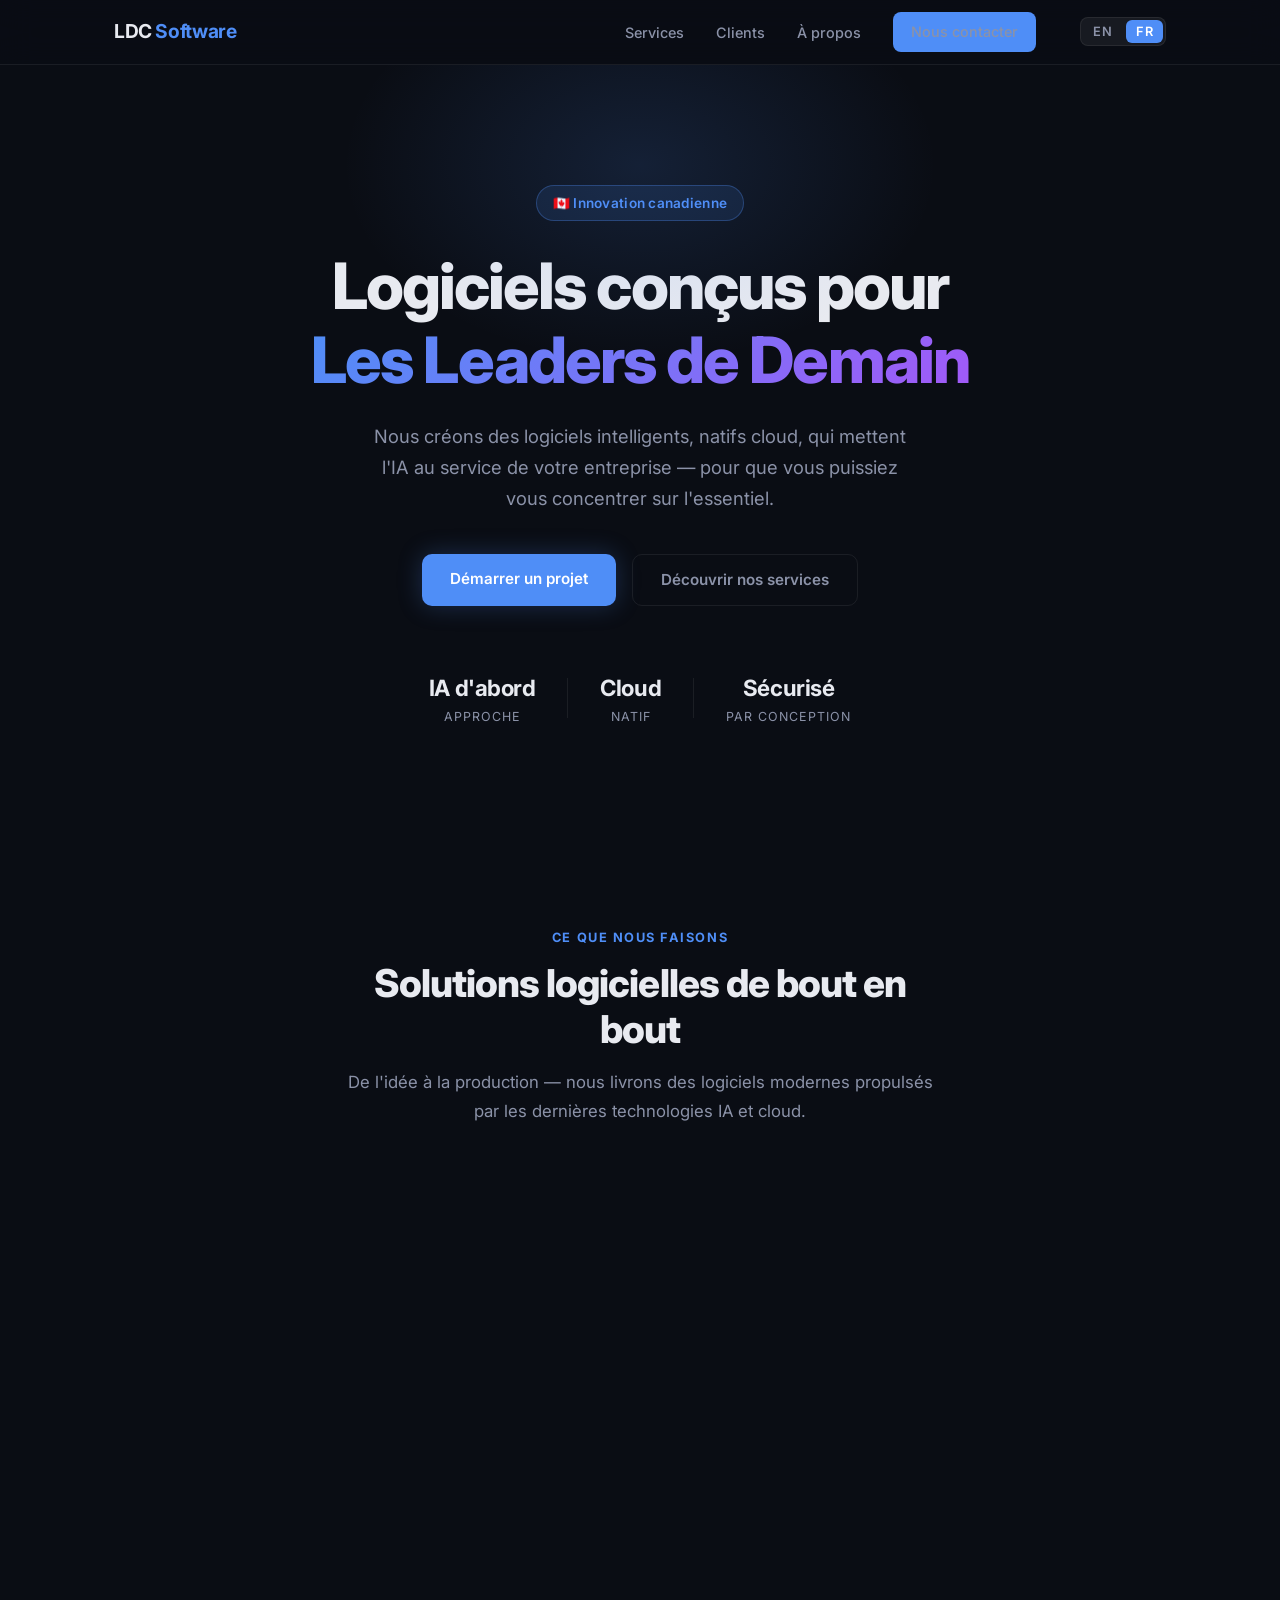
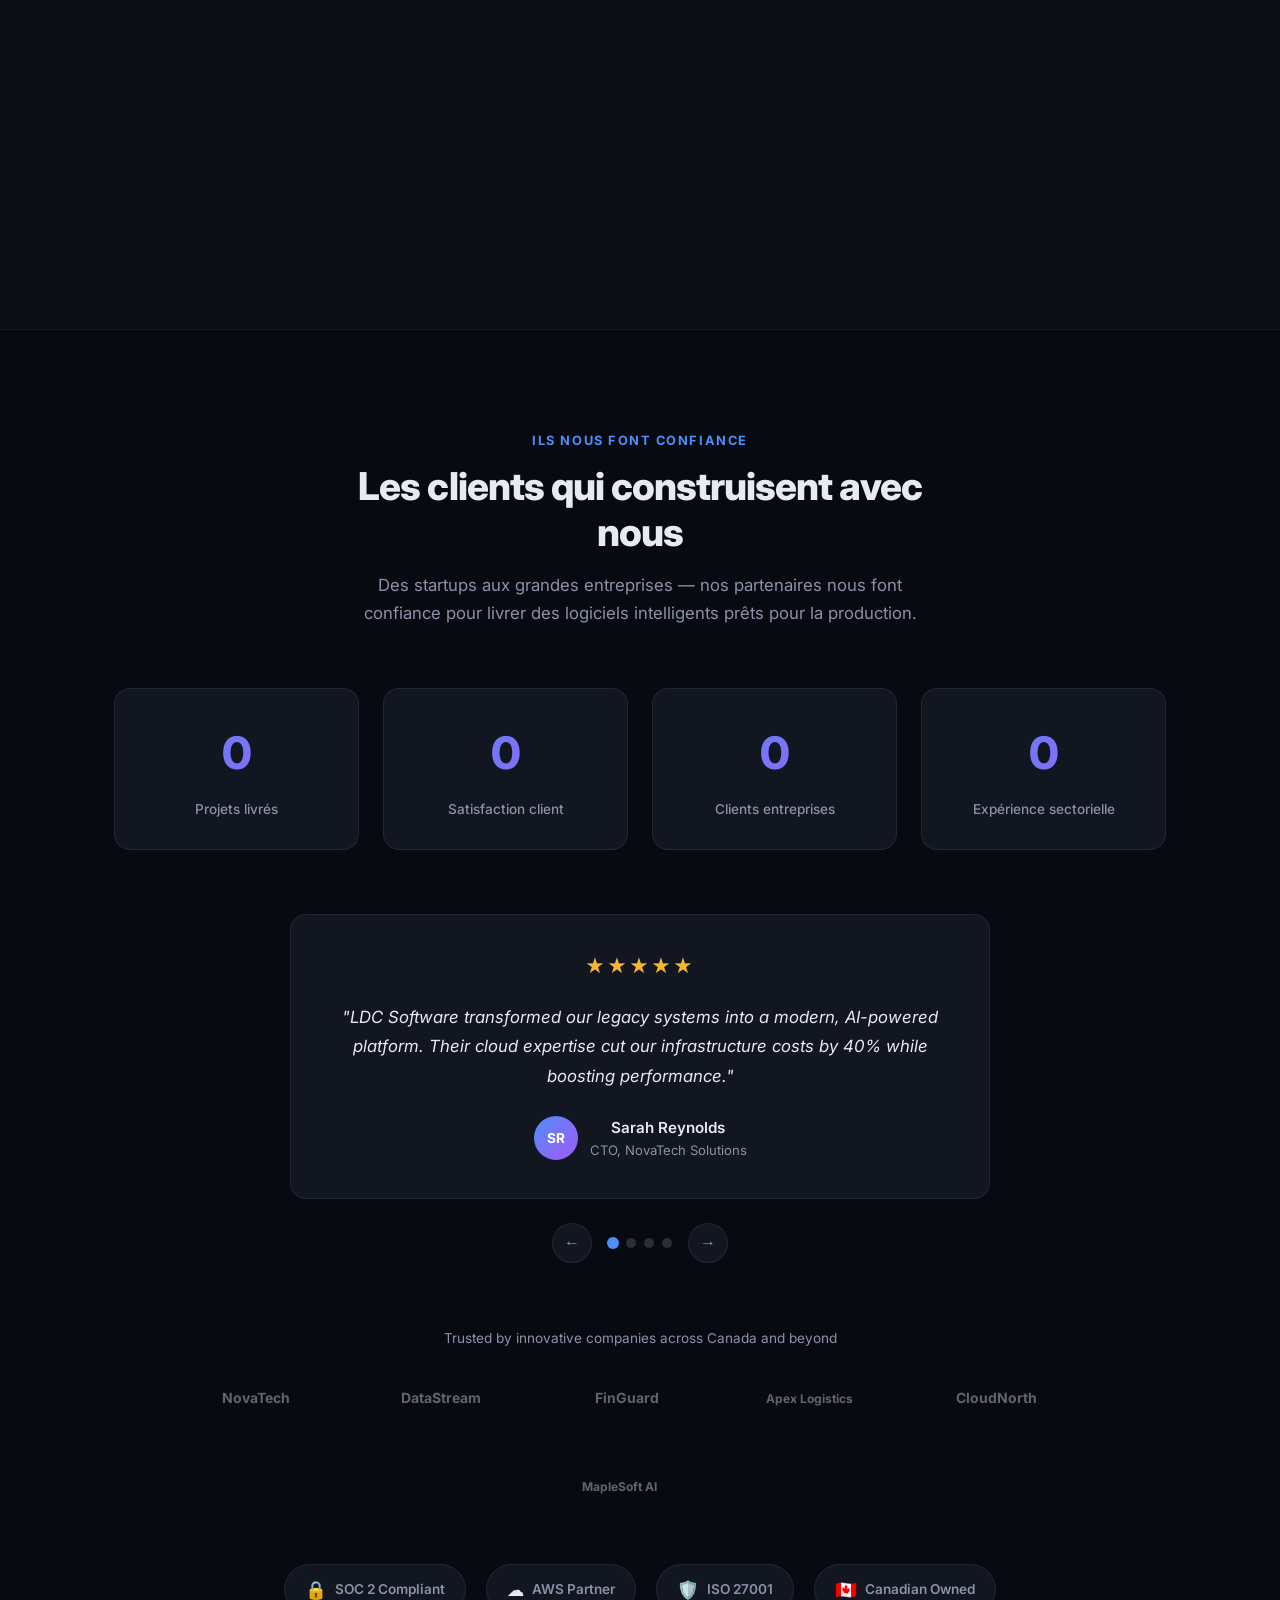
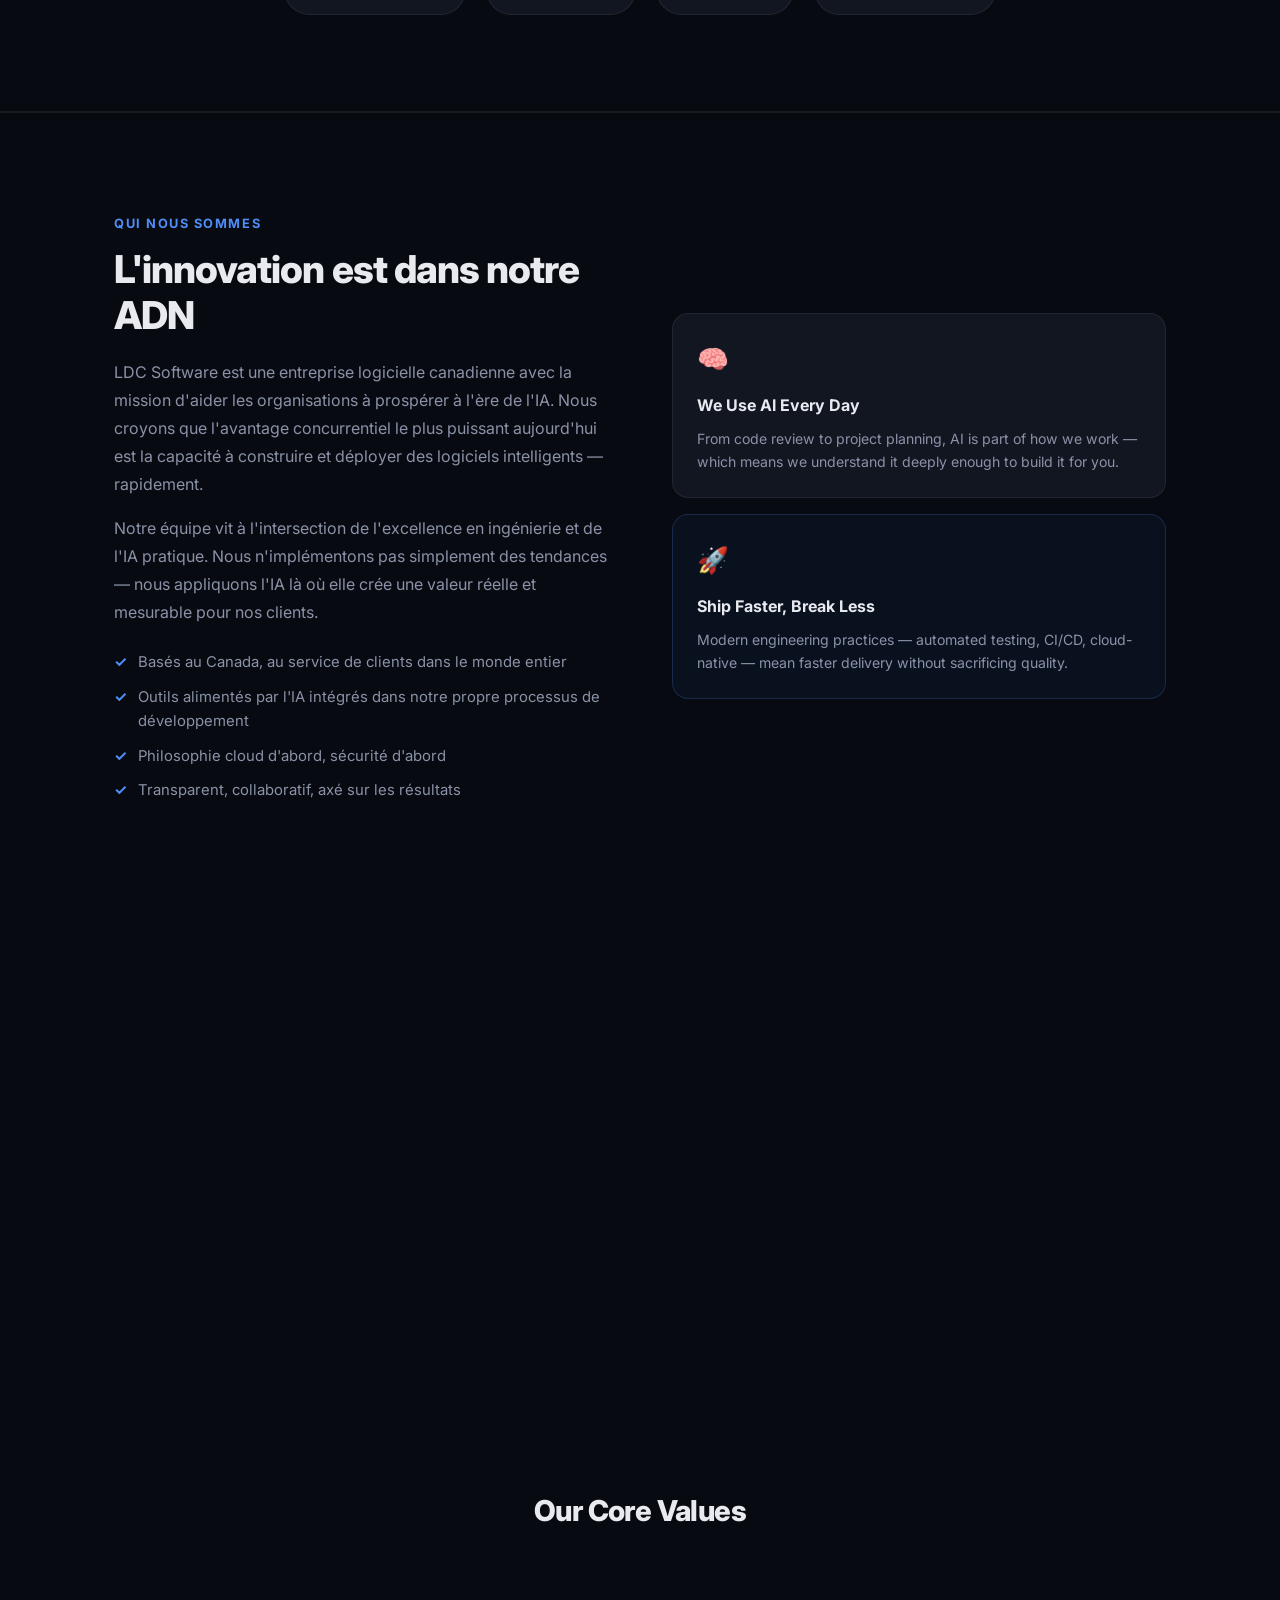
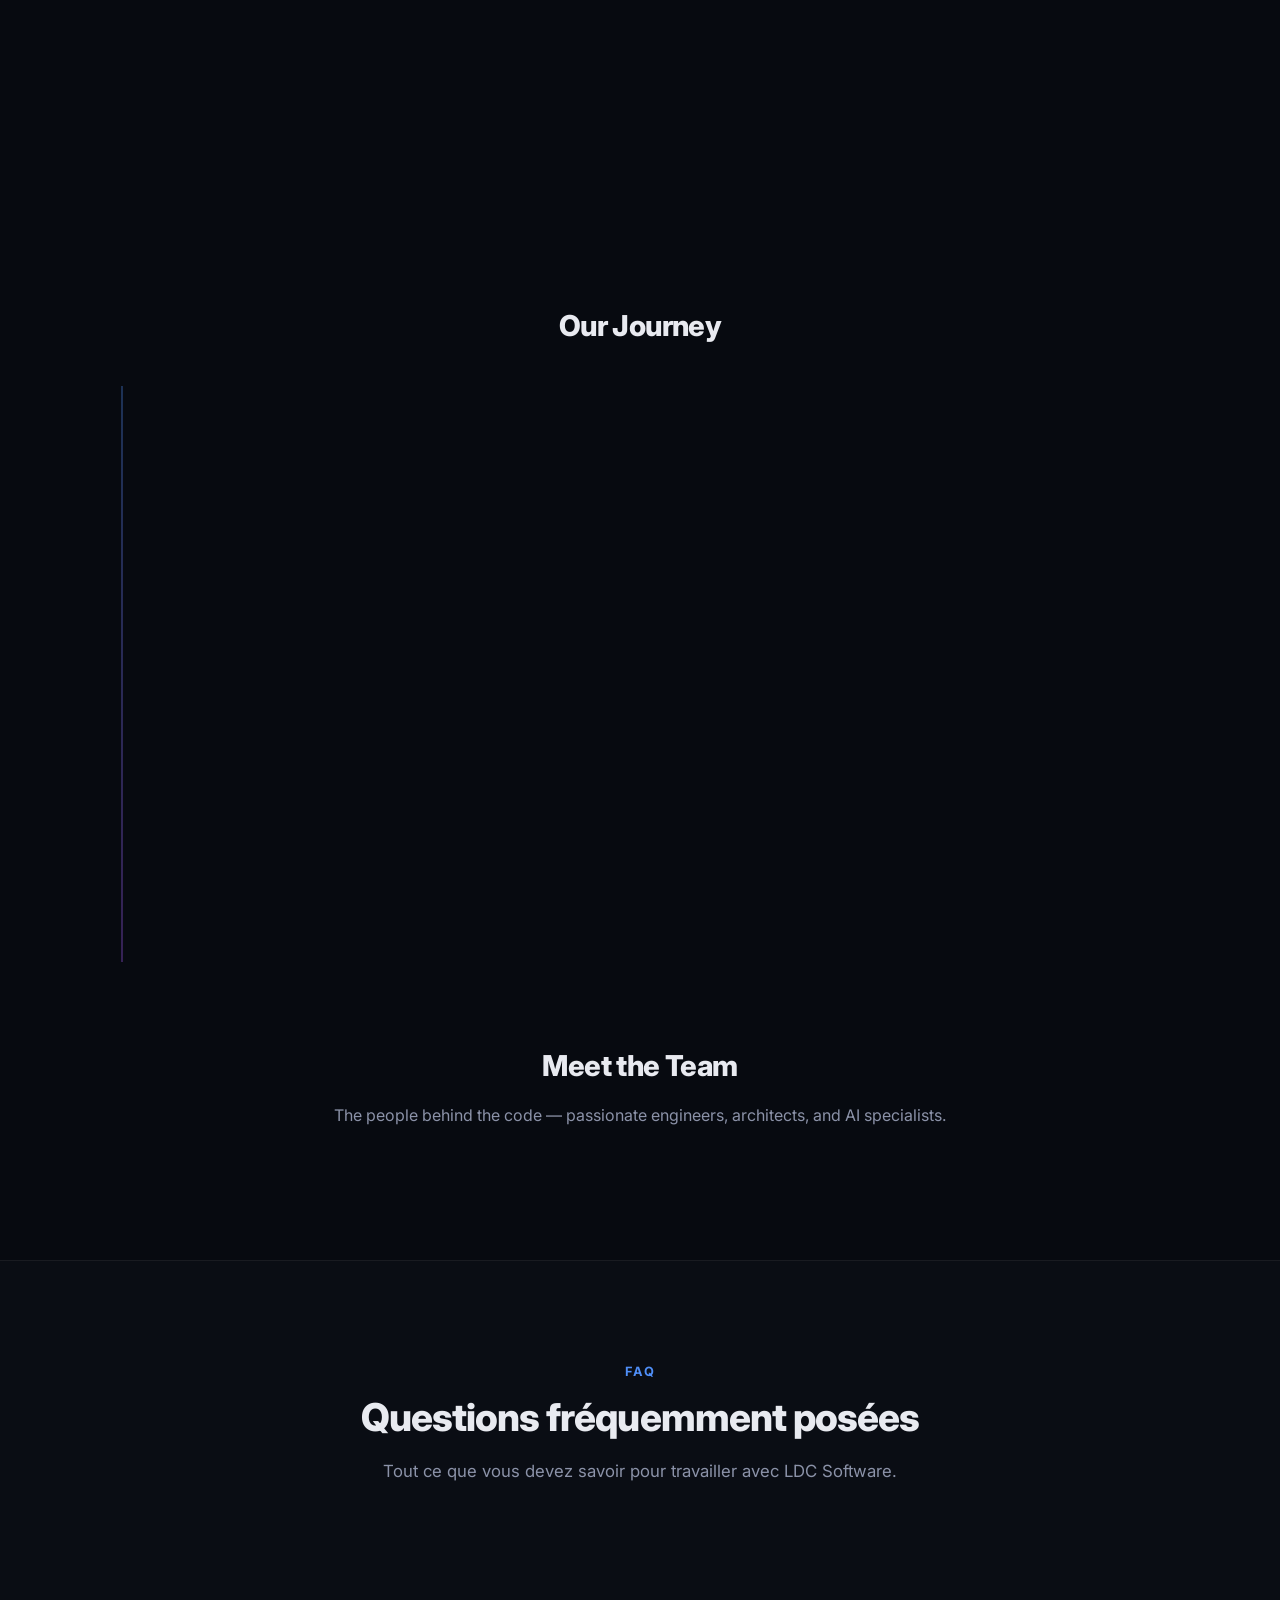
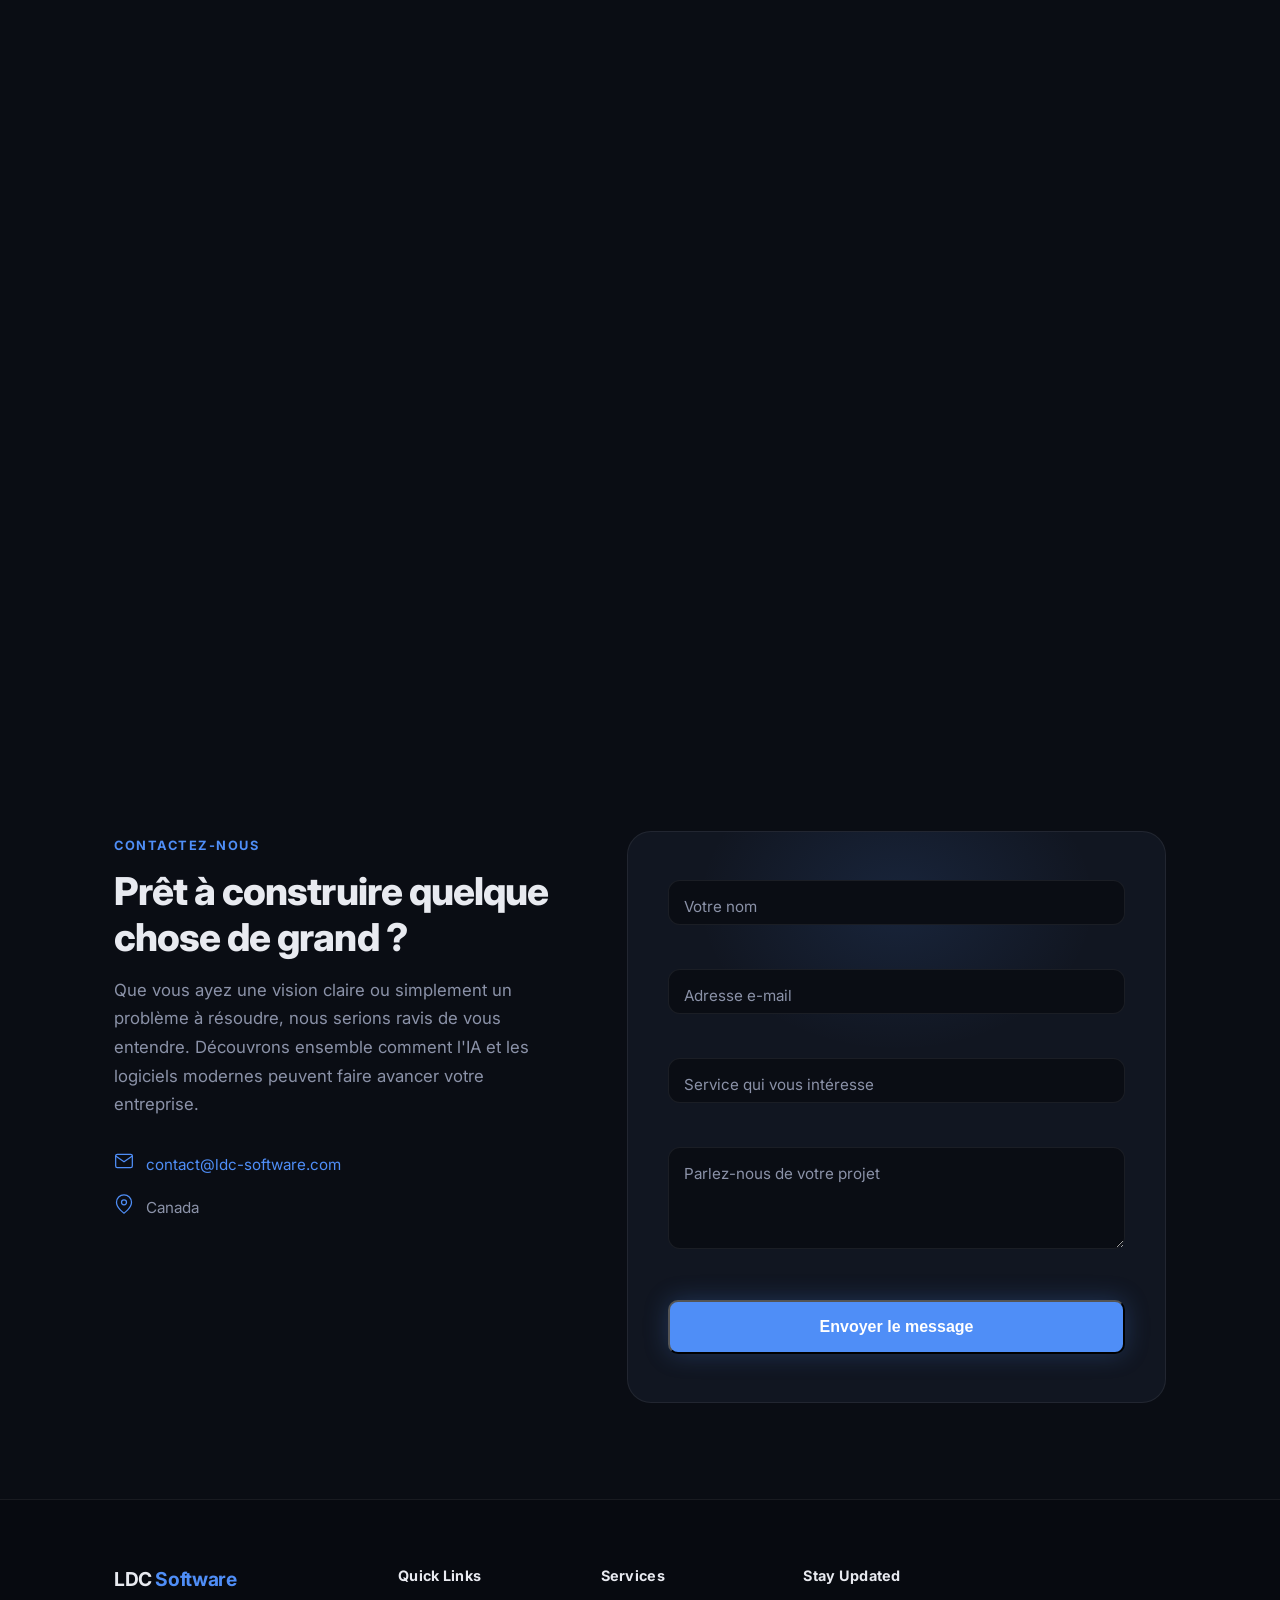
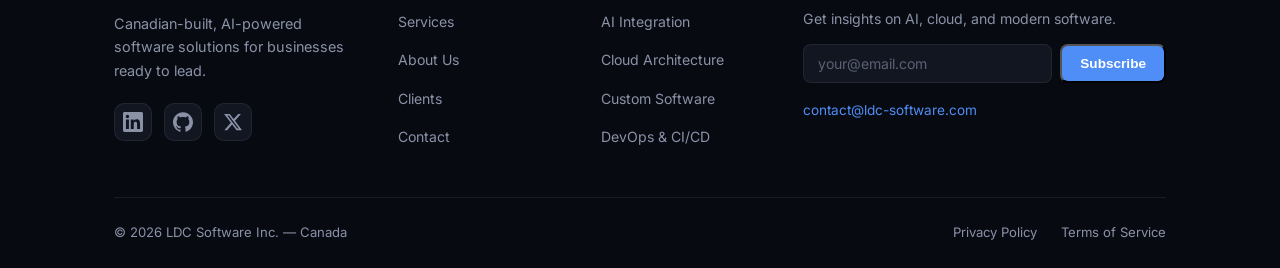
==== fr/index.html @ 2d05d707 "feat: add FAQ section with FAQPage structured data (LDC-35) Add collapsible FAQ accordion with 8 que" ====
<!DOCTYPE html>
<html lang="fr">
<head>
  <meta charset="UTF-8" />
  <meta name="viewport" content="width=device-width, initial-scale=1.0" />
  <meta name="description" content="LDC Software — Solutions logicielles innovantes propulsées par l'IA pour les entreprises canadiennes et au-delà. Cloud natif, sécurisé et construit avec l'IA." />
  <meta name="robots" content="index, follow" />
  <meta name="author" content="LDC Software Inc." />
  <meta name="theme-color" content="#0a0d14" />
  <title>LDC Software | Solutions logicielles innovantes propulsées par l'IA</title>

  <!-- Favicon & Touch Icons -->
  <link rel="icon" href="/favicon.ico" sizes="32x32" />
  <link rel="icon" type="image/svg+xml" href="data:image/svg+xml,%3Csvg xmlns='http://www.w3.org/2000/svg' viewBox='0 0 32 32'%3E%3Crect width='32' height='32' rx='6' fill='%230a0d14'/%3E%3Ctext x='4' y='23' font-family='system-ui,sans-serif' font-size='20' font-weight='800' fill='%234f8ef7'%3ELDC%3C/text%3E%3C/svg%3E" />
  <link rel="apple-touch-icon" href="/apple-touch-icon.png" />

  <!-- Canonical URL -->
  <link rel="canonical" href="https://www.ldc-software.com/fr/" />

  <!-- Hreflang: bilingual EN/FR -->
  <link rel="alternate" hreflang="en" href="https://www.ldc-software.com/" />
  <link rel="alternate" hreflang="fr" href="https://www.ldc-software.com/fr/" />
  <link rel="alternate" hreflang="x-default" href="https://www.ldc-software.com/" />

  <!-- Open Graph -->
  <meta property="og:type" content="website" />
  <meta property="og:title" content="LDC Software | Solutions logicielles innovantes propulsées par l'IA" />
  <meta property="og:description" content="Nous créons des logiciels intelligents, natifs cloud, qui mettent l'IA au service de votre entreprise — pour que vous puissiez vous concentrer sur l'essentiel." />
  <meta property="og:url" content="https://www.ldc-software.com/fr/" />
  <meta property="og:site_name" content="LDC Software" />
  <meta property="og:locale" content="fr_CA" />
  <meta property="og:image" content="https://www.ldc-software.com/og-image.png" />
  <meta property="og:image:width" content="1200" />
  <meta property="og:image:height" content="630" />
  <meta property="og:image:alt" content="LDC Software — AI-powered software solutions" />

  <!-- Twitter Card -->
  <meta name="twitter:card" content="summary_large_image" />
  <meta name="twitter:title" content="LDC Software | Solutions logicielles innovantes propulsées par l'IA" />
  <meta name="twitter:description" content="Nous créons des logiciels intelligents, natifs cloud, qui mettent l'IA au service de votre entreprise." />
  <meta name="twitter:image" content="https://www.ldc-software.com/og-image.png" />
  <meta name="twitter:image:alt" content="LDC Software — AI-powered software solutions" />
  <!-- Preconnect & Font Loading -->
  <link rel="preconnect" href="https://fonts.googleapis.com" />
  <link rel="preconnect" href="https://fonts.gstatic.com" crossorigin />
  <link rel="preload" href="https://fonts.googleapis.com/css2?family=Inter:wght@300;400;500;600;700;800&display=swap" as="style" />
  <link href="https://fonts.googleapis.com/css2?family=Inter:wght@300;400;500;600;700;800&display=swap" rel="stylesheet" />

  <!-- Preload critical JS -->
  <link rel="preload" href="main.js?v=3" as="script" />

  <!-- JSON-LD Structured Data -->
  <script type="application/ld+json">
  {
    "@context": "https://schema.org",
    "@type": "Organization",
    "@id": "https://www.ldc-software.com/#organization",
    "name": "LDC Software Inc.",
    "url": "https://www.ldc-software.com",
    "logo": "https://www.ldc-software.com/logo.png",
    "description": "Canadian software company delivering innovative AI-powered, cloud-native software solutions for businesses.",
    "foundingDate": "2021",
    "foundingLocation": {
      "@type": "Place",
      "name": "Canada"
    },
    "contactPoint": {
      "@type": "ContactPoint",
      "email": "contact@ldc-software.com",
      "contactType": "customer service",
      "availableLanguage": ["English", "French"]
    },
    "sameAs": [],
    "areaServed": {
      "@type": "Country",
      "name": "Canada"
    },
    "knowsAbout": [
      "Artificial Intelligence",
      "Cloud Architecture",
      "Custom Software Development",
      "DevOps",
      "Data Analytics",
      "Cybersecurity"
    ]
  }
  </script>
  <script type="application/ld+json">
  {
    "@context": "https://schema.org",
    "@type": "WebSite",
    "name": "LDC Software",
    "url": "https://www.ldc-software.com",
    "description": "Innovative AI-powered software solutions for Canadian businesses and beyond.",
    "inLanguage": ["en", "fr"],
    "publisher": {
      "@type": "Organization",
      "name": "LDC Software Inc."
    }
  }
  </script>
  <script type="application/ld+json">
  {
    "@context": "https://schema.org",
    "@type": "ProfessionalService",
    "@id": "https://www.ldc-software.com/#professional-service",
    "name": "LDC Software Inc.",
    "url": "https://www.ldc-software.com",
    "logo": "https://www.ldc-software.com/logo.png",
    "image": "https://www.ldc-software.com/og-image.png",
    "description": "Canadian software company delivering innovative AI-powered, cloud-native software solutions for businesses.",
    "telephone": "",
    "email": "contact@ldc-software.com",
    "foundingDate": "2021",
    "areaServed": {
      "@type": "Country",
      "name": "Canada"
    },
    "hasOfferCatalog": {
      "@type": "OfferCatalog",
      "name": "Software Services",
      "itemListElement": [
        {
          "@type": "Service",
          "name": "AI Integration",
          "description": "Embed intelligent automation, natural language processing, and predictive analytics directly into your products and workflows.",
          "serviceType": "AI Integration",
          "provider": { "@id": "https://www.ldc-software.com/#organization" },
          "url": "https://www.ldc-software.com/#services"
        },
        {
          "@type": "Service",
          "name": "Cloud Architecture",
          "description": "Scalable, resilient, cost-efficient cloud infrastructure designed to grow with your business — on AWS, GCP, or Azure.",
          "serviceType": "Cloud Architecture",
          "provider": { "@id": "https://www.ldc-software.com/#organization" },
          "url": "https://www.ldc-software.com/#services"
        },
        {
          "@type": "Service",
          "name": "Secure by Design",
          "description": "Security is never an afterthought. We build with compliance, encryption, and zero-trust principles from day one.",
          "serviceType": "Cybersecurity Consulting",
          "provider": { "@id": "https://www.ldc-software.com/#organization" },
          "url": "https://www.ldc-software.com/#services"
        },
        {
          "@type": "Service",
          "name": "Custom Software Development",
          "description": "Bespoke applications tailored to your exact needs — web, mobile, APIs, and enterprise platforms.",
          "serviceType": "Custom Software Development",
          "provider": { "@id": "https://www.ldc-software.com/#organization" },
          "url": "https://www.ldc-software.com/#services"
        },
        {
          "@type": "Service",
          "name": "DevOps & CI/CD",
          "description": "Continuous delivery pipelines, automated testing, and infrastructure-as-code so your teams ship with confidence.",
          "serviceType": "DevOps",
          "provider": { "@id": "https://www.ldc-software.com/#organization" },
          "url": "https://www.ldc-software.com/#services"
        },
        {
          "@type": "Service",
          "name": "Data & Analytics",
          "description": "Transform raw data into business intelligence with modern data pipelines, dashboards, and AI-driven insights.",
          "serviceType": "Data Analytics",
          "provider": { "@id": "https://www.ldc-software.com/#organization" },
          "url": "https://www.ldc-software.com/#services"
        }
      ]
    }
  }
  </script>

  <!-- FAQPage JSON-LD -->
  <script type="application/ld+json">
  {
    "@context": "https://schema.org",
    "@type": "FAQPage",
    "mainEntity": [
      {
        "@type": "Question",
        "name": "What services does LDC Software offer?",
        "acceptedAnswer": {
          "@type": "Answer",
          "text": "We offer end-to-end software solutions including AI integration, cloud architecture, custom software development, DevOps & CI/CD, cybersecurity consulting, and data analytics. Every engagement is tailored to your business goals."
        }
      },
      {
        "@type": "Question",
        "name": "How does LDC Software integrate AI into business applications?",
        "acceptedAnswer": {
          "@type": "Answer",
          "text": "We embed AI capabilities — such as natural language processing, predictive analytics, and intelligent automation — directly into your existing products and workflows. Our approach focuses on practical, measurable impact rather than buzzwords."
        }
      },
      {
        "@type": "Question",
        "name": "What industries does LDC Software serve?",
        "acceptedAnswer": {
          "@type": "Answer",
          "text": "We work across a range of industries including fintech, healthtech, logistics, e-commerce, and enterprise SaaS. Our cloud-native and security-first approach adapts to the unique requirements of each sector."
        }
      },
      {
        "@type": "Question",
        "name": "How much does custom software development cost?",
        "acceptedAnswer": {
          "@type": "Answer",
          "text": "Every project is different, so costs depend on scope, complexity, and timeline. We provide transparent estimates after an initial discovery session and work with you to find a plan that fits your budget — from MVPs to full enterprise platforms."
        }
      },
      {
        "@type": "Question",
        "name": "Is LDC Software compliant with security standards like SOC 2 and ISO 27001?",
        "acceptedAnswer": {
          "@type": "Answer",
          "text": "Yes. Security is built into everything we do. We are SOC 2 compliant and follow ISO 27001 practices. Our zero-trust architecture and encryption-first approach ensure your data and systems are protected from day one."
        }
      },
      {
        "@type": "Question",
        "name": "How long does a typical software project take?",
        "acceptedAnswer": {
          "@type": "Answer",
          "text": "Timelines vary by project scope. A focused MVP can be delivered in 4–8 weeks, while larger enterprise solutions may take several months. We use agile methodologies and CI/CD pipelines to deliver incremental value throughout the process."
        }
      },
      {
        "@type": "Question",
        "name": "Does LDC Software work with startups or only large enterprises?",
        "acceptedAnswer": {
          "@type": "Answer",
          "text": "We work with businesses of all sizes — from early-stage startups building their first product to established enterprises modernizing legacy systems. Our solutions scale with your growth."
        }
      },
      {
        "@type": "Question",
        "name": "What cloud platforms does LDC Software support?",
        "acceptedAnswer": {
          "@type": "Answer",
          "text": "We design and deploy on AWS, Google Cloud Platform (GCP), and Microsoft Azure. As an AWS Advanced Technology Partner, we bring deep expertise in building scalable, cost-efficient cloud infrastructure on all major providers."
        }
      }
    ]
  }
  </script>

  <!-- Critical CSS (above-the-fold) -->
  <style>
    *, *::before, *::after { box-sizing: border-box; margin: 0; padding: 0; }
    :root {
      --bg: #0a0d14; --bg-card: #111621; --bg-dark: #070a10;
      --border: rgba(255,255,255,0.07); --text: #e8eaf0; --text-muted: #8b92a8;
      --accent: #4f8ef7; --accent-2: #a259f7; --accent-glow: rgba(79,142,247,0.25);
      --radius: 16px; --font: 'Inter', system-ui, sans-serif;
    }
    html { scroll-behavior: smooth; }
    body {
      background: var(--bg); color: var(--text); font-family: var(--font);
      font-size: 16px; line-height: 1.65; -webkit-font-smoothing: antialiased;
    }
    .container { max-width: 1100px; margin: 0 auto; padding: 0 24px; }
    .nav {
      position: sticky; top: 0; z-index: 100; backdrop-filter: blur(16px);
      background: rgba(10,13,20,0.85); border-bottom: 1px solid var(--border);
      transition: background 0.3s, box-shadow 0.3s;
    }
    .nav-inner { display: flex; align-items: center; justify-content: space-between; height: 64px; }
    .logo { font-size: 1.2rem; font-weight: 700; color: var(--text); text-decoration: none; letter-spacing: -0.02em; }
    .logo span { color: var(--accent); }
    .nav-links { list-style: none; display: flex; align-items: center; gap: 32px; }
    .nav-links a { color: var(--text-muted); text-decoration: none; font-size: 0.9rem; font-weight: 500; transition: color 0.2s; }
    .nav-hamburger { display: none; }
    .btn {
      display: inline-block; padding: 12px 28px; border-radius: 10px;
      font-size: 0.95rem; font-weight: 600; text-decoration: none; transition: all 0.2s; cursor: pointer;
    }
    .btn-sm { padding: 8px 18px; font-size: 0.85rem; border-radius: 8px; background: var(--accent); color: #fff; }
    .btn-primary { background: var(--accent); color: #fff; box-shadow: 0 0 24px var(--accent-glow); }
    .btn-ghost { background: transparent; color: var(--text-muted); border: 1px solid var(--border); }
    .hero { position: relative; padding: 120px 0 100px; text-align: center; overflow: hidden; }
    .hero-glow {
      position: absolute; top: -100px; left: 50%; transform: translateX(-50%);
      width: 600px; height: 400px;
      background: radial-gradient(ellipse, rgba(79,142,247,0.15) 0%, transparent 70%); pointer-events: none;
    }
    .hero-badge {
      display: inline-block; background: rgba(79,142,247,0.12); border: 1px solid rgba(79,142,247,0.3);
      color: var(--accent); padding: 6px 16px; border-radius: 999px;
      font-size: 0.85rem; font-weight: 600; margin-bottom: 28px;
    }
    .hero-title { font-size: clamp(2.4rem, 5vw, 4rem); font-weight: 800; line-height: 1.15; letter-spacing: -0.03em; margin-bottom: 24px; }
    .gradient-text {
      background: linear-gradient(135deg, var(--accent), var(--accent-2));
      -webkit-background-clip: text; -webkit-text-fill-color: transparent; background-clip: text;
    }
    .hero-subtitle { color: var(--text-muted); font-size: 1.15rem; max-width: 560px; margin: 0 auto 40px; line-height: 1.7; }
    .hero-actions { display: flex; justify-content: center; gap: 16px; flex-wrap: wrap; margin-bottom: 64px; }
    .hero-stats { display: flex; justify-content: center; align-items: center; gap: 32px; flex-wrap: wrap; }
    .stat { display: flex; flex-direction: column; align-items: center; }
    .stat-number { font-size: 1.4rem; font-weight: 700; color: var(--text); letter-spacing: -0.02em; }
    .stat-label { font-size: 0.78rem; color: var(--text-muted); text-transform: uppercase; letter-spacing: 0.08em; }
    .stat-divider { width: 1px; height: 40px; background: var(--border); }
    .lang-toggle { display: flex; gap: 4px; background: rgba(255,255,255,0.05); border-radius: 8px; padding: 3px; }
    .lang-btn { background: transparent; border: none; color: var(--text-muted); padding: 4px 10px; border-radius: 6px; font-size: 0.8rem; font-weight: 600; cursor: pointer; }
    .lang-btn.active { background: var(--accent); color: #fff; }
    .skip-link {
      position: absolute; left: -9999px; top: auto; width: 1px; height: 1px; overflow: hidden;
      background: var(--accent); color: #fff; padding: 12px 24px; border-radius: 0 0 8px 0;
      font-size: 0.9rem; font-weight: 600; text-decoration: none; z-index: 9999;
    }
    .skip-link:focus { position: fixed; left: 0; top: 0; width: auto; height: auto; overflow: visible; }
  </style>

  <!-- Defer non-critical CSS -->
  <link rel="stylesheet" href="/styles.css" media="print" onload="this.media='all'" />
  <noscript><link rel="stylesheet" href="/styles.css" /></noscript>
</head>
<body>

  <!-- Skip to main content (accessibility) -->
  <a href="#main-content" class="skip-link">Skip to main content</a>

  <!-- Navigation -->
  <nav class="nav" id="main-nav">
    <div class="container nav-inner">
      <a href="#" class="logo" id="logo-home" aria-label="LDC Software — scroll to top">LDC <span>Software</span></a>
      <button class="nav-hamburger" id="nav-hamburger" aria-label="Open navigation menu" aria-expanded="false" aria-controls="nav-menu">
        <span class="hamburger-line"></span>
        <span class="hamburger-line"></span>
        <span class="hamburger-line"></span>
      </button>
      <ul class="nav-links" id="nav-menu" role="list">
        <li><a href="#services" class="nav-link" data-section="services" data-i18n="nav_services">Services</a></li>
        <li><a href="#social-proof" class="nav-link" data-section="social-proof" data-i18n="nav_clients">Clients</a></li>
        <li><a href="#about" class="nav-link" data-section="about" data-i18n="nav_about">À propos</a></li>
        <li><a href="#contact" class="btn btn-sm" data-i18n="nav_contact">Nous contacter</a></li>
        <li>
          <div class="lang-toggle" role="radiogroup" aria-label="Language">
            <button class="lang-btn" data-lang="en" role="radio" aria-checked="false">EN</button>
            <button class="lang-btn active" data-lang="fr" role="radio" aria-checked="true">FR</button>
          </div>
        </li>
      </ul>
    </div>
  </nav>

  <main id="main-content">
  <!-- Hero -->
  <section class="hero">
    <div class="container">
      <div class="hero-badge" data-i18n="hero_badge">🇨🇦 Innovation canadienne</div>
      <h1 class="hero-title" data-i18n="hero_title_html">Logiciels conçus pour<br /><span class="gradient-text">Les Leaders de Demain</span></h1>
      <p class="hero-subtitle" data-i18n="hero_subtitle">Nous créons des logiciels intelligents, natifs cloud, qui mettent l'IA au service de votre entreprise — pour que vous puissiez vous concentrer sur l'essentiel.</p>
      <div class="hero-actions">
        <a href="#contact" class="btn btn-primary" data-i18n="hero_cta_1">Démarrer un projet</a>
        <a href="#services" class="btn btn-ghost" data-i18n="hero_cta_2">Découvrir nos services</a>
      </div>
      <div class="hero-stats">
        <div class="stat">
          <span class="stat-number" data-i18n="hero_stat1_num">IA d'abord</span>
          <span class="stat-label" data-i18n="hero_stat1_label">Approche</span>
        </div>
        <div class="stat-divider"></div>
        <div class="stat">
          <span class="stat-number" data-i18n="hero_stat2_num">Cloud</span>
          <span class="stat-label" data-i18n="hero_stat2_label">Natif</span>
        </div>
        <div class="stat-divider"></div>
        <div class="stat">
          <span class="stat-number" data-i18n="hero_stat3_num">Sécurisé</span>
          <span class="stat-label" data-i18n="hero_stat3_label">Par conception</span>
        </div>
      </div>
    </div>
    <div class="hero-glow"></div>
  </section>

  <!-- Services -->
  <section class="section" id="services">
    <div class="container">
      <div class="section-header">
        <span class="section-tag" data-i18n="services_tag">Ce que nous faisons</span>
        <h2 class="section-title" data-i18n="services_title">Solutions logicielles de bout en bout</h2>
        <p class="section-desc" data-i18n="services_desc">De l'idée à la production — nous livrons des logiciels modernes propulsés par les dernières technologies IA et cloud.</p>
      </div>

      <div class="services-grid">
        <a href="#contact" class="service-card reveal-on-scroll" aria-label="AI Integration — learn more">
          <div class="service-icon" aria-hidden="true">
            <svg width="28" height="28" viewBox="0 0 24 24" fill="none" stroke="currentColor" stroke-width="1.5" stroke-linecap="round" stroke-linejoin="round">
              <path d="M12 2a4 4 0 0 1 4 4v2a4 4 0 0 1-8 0V6a4 4 0 0 1 4-4z"/>
              <path d="M16 14H8a4 4 0 0 0-4 4v0a2 2 0 0 0 2 2h12a2 2 0 0 0 2-2v0a4 4 0 0 0-4-4z"/>
              <circle cx="18" cy="5" r="3" fill="currentColor" stroke="none" opacity="0.4"/>
            </svg>
          </div>
          <h3 class="service-title" data-i18n="svc1_title">Intégration IA</h3>
          <p class="service-desc" data-i18n="svc1_desc">Intégrez l'automatisation intelligente, le traitement du langage naturel et l'analyse prédictive directement dans vos produits et processus.</p>
          <span class="service-link" data-i18n="svc_learn_html">En savoir plus <span aria-hidden="true">→</span></span>
        </a>
        <a href="#contact" class="service-card reveal-on-scroll" aria-label="Cloud Architecture — learn more">
          <div class="service-icon" aria-hidden="true">
            <svg width="28" height="28" viewBox="0 0 24 24" fill="none" stroke="currentColor" stroke-width="1.5" stroke-linecap="round" stroke-linejoin="round">
              <path d="M6 19a2 2 0 0 1-2-2V7a2 2 0 0 1 2-2h12a2 2 0 0 1 2 2v10a2 2 0 0 1-2 2H6z"/>
              <path d="M2 15h20"/>
              <path d="M9 22h6"/>
              <path d="M12 19v3"/>
            </svg>
          </div>
          <h3 class="service-title" data-i18n="svc2_title">Architecture Cloud</h3>
          <p class="service-desc" data-i18n="svc2_desc">Infrastructure cloud évolutive, résiliente et économique conçue pour grandir avec votre entreprise — sur AWS, GCP ou Azure.</p>
          <span class="service-link" data-i18n="svc_learn_html">En savoir plus <span aria-hidden="true">→</span></span>
        </a>
        <a href="#contact" class="service-card reveal-on-scroll" aria-label="Secure by Design — learn more">
          <div class="service-icon" aria-hidden="true">
            <svg width="28" height="28" viewBox="0 0 24 24" fill="none" stroke="currentColor" stroke-width="1.5" stroke-linecap="round" stroke-linejoin="round">
              <rect x="3" y="11" width="18" height="11" rx="2"/>
              <path d="M7 11V7a5 5 0 0 1 10 0v4"/>
              <circle cx="12" cy="16" r="1"/>
            </svg>
          </div>
          <h3 class="service-title" data-i18n="svc3_title">Sécurité par conception</h3>
          <p class="service-desc" data-i18n="svc3_desc">La sécurité n'est jamais une réflexion secondaire. Nous construisons avec conformité, chiffrement et principes zéro confiance dès le premier jour.</p>
          <span class="service-link" data-i18n="svc_learn_html">En savoir plus <span aria-hidden="true">→</span></span>
        </a>
        <a href="#contact" class="service-card reveal-on-scroll" aria-label="Custom Software — learn more">
          <div class="service-icon" aria-hidden="true">
            <svg width="28" height="28" viewBox="0 0 24 24" fill="none" stroke="currentColor" stroke-width="1.5" stroke-linecap="round" stroke-linejoin="round">
              <path d="M13 2L3 14h9l-1 8 10-12h-9l1-8z"/>
            </svg>
          </div>
          <h3 class="service-title" data-i18n="svc4_title">Logiciels sur mesure</h3>
          <p class="service-desc" data-i18n="svc4_desc">Applications personnalisées adaptées à vos besoins précis — web, mobile, APIs et plateformes d'entreprise.</p>
          <span class="service-link" data-i18n="svc_learn_html">En savoir plus <span aria-hidden="true">→</span></span>
        </a>
        <a href="#contact" class="service-card reveal-on-scroll" aria-label="DevOps and CI/CD — learn more">
          <div class="service-icon" aria-hidden="true">
            <svg width="28" height="28" viewBox="0 0 24 24" fill="none" stroke="currentColor" stroke-width="1.5" stroke-linecap="round" stroke-linejoin="round">
              <path d="M12 2v4M12 18v4M4.93 4.93l2.83 2.83M16.24 16.24l2.83 2.83M2 12h4M18 12h4M4.93 19.07l2.83-2.83M16.24 7.76l2.83-2.83"/>
            </svg>
          </div>
          <h3 class="service-title" data-i18n="svc5_title">DevOps et CI/CD</h3>
          <p class="service-desc" data-i18n="svc5_desc">Pipelines de livraison continue, tests automatisés et infrastructure-as-code pour que vos équipes livrent en toute confiance.</p>
          <span class="service-link" data-i18n="svc_learn_html">En savoir plus <span aria-hidden="true">→</span></span>
        </a>
        <a href="#contact" class="service-card reveal-on-scroll" aria-label="Data and Analytics — learn more">
          <div class="service-icon" aria-hidden="true">
            <svg width="28" height="28" viewBox="0 0 24 24" fill="none" stroke="currentColor" stroke-width="1.5" stroke-linecap="round" stroke-linejoin="round">
              <path d="M3 3v18h18"/>
              <path d="M7 16l4-6 4 4 4-8"/>
            </svg>
          </div>
          <h3 class="service-title" data-i18n="svc6_title">Données et analytique</h3>
          <p class="service-desc" data-i18n="svc6_desc">Transformez les données brutes en intelligence d'affaires grâce aux pipelines de données modernes, tableaux de bord et analyses IA.</p>
          <span class="service-link" data-i18n="svc_learn_html">En savoir plus <span aria-hidden="true">→</span></span>
        </a>
      </div>
    </div>
  </section>

  <!-- Social Proof -->
  <section class="section section-dark" id="social-proof">
    <div class="container">
      <div class="section-header">
        <span class="section-tag" data-i18n="proof_tag">Ils nous font confiance</span>
        <h2 class="section-title" data-i18n="proof_title">Les clients qui construisent avec nous</h2>
        <p class="section-desc" data-i18n="proof_desc">Des startups aux grandes entreprises — nos partenaires nous font confiance pour livrer des logiciels intelligents prêts pour la production.</p>
      </div>

      <!-- Stats Counter -->
      <div class="proof-stats" aria-label="Key metrics">
        <div class="proof-stat">
          <span class="proof-stat-number" data-target="50" data-suffix="+">0</span>
          <span class="proof-stat-label" data-i18n="proof_stat1">Projets livrés</span>
        </div>
        <div class="proof-stat">
          <span class="proof-stat-number" data-target="98" data-suffix="%">0</span>
          <span class="proof-stat-label" data-i18n="proof_stat2">Satisfaction client</span>
        </div>
        <div class="proof-stat">
          <span class="proof-stat-number" data-target="30" data-suffix="+">0</span>
          <span class="proof-stat-label" data-i18n="proof_stat3">Clients entreprises</span>
        </div>
        <div class="proof-stat">
          <span class="proof-stat-number" data-target="5" data-suffix=" yrs">0</span>
          <span class="proof-stat-label" data-i18n="proof_stat4">Expérience sectorielle</span>
        </div>
      </div>

      <!-- Testimonial Carousel -->
      <div class="testimonial-carousel" role="region" aria-label="Client testimonials" aria-roledescription="carousel">
        <div class="testimonial-track" aria-live="polite">
          <div class="testimonial-slide active" role="group" aria-roledescription="slide" aria-label="Testimonial 1 of 4">
            <div class="testimonial-card">
              <div class="testimonial-stars" aria-label="5 out of 5 stars">★★★★★</div>
              <blockquote class="testimonial-quote">
                "LDC Software transformed our legacy systems into a modern, AI-powered platform. Their cloud expertise cut our infrastructure costs by 40% while boosting performance."
              </blockquote>
              <div class="testimonial-author">
                <div class="testimonial-avatar" aria-hidden="true">SR</div>
                <div>
                  <p class="testimonial-name">Sarah Reynolds</p>
                  <p class="testimonial-role">CTO, NovaTech Solutions</p>
                </div>
              </div>
            </div>
          </div>
          <div class="testimonial-slide" role="group" aria-roledescription="slide" aria-label="Testimonial 2 of 4">
            <div class="testimonial-card">
              <div class="testimonial-stars" aria-label="5 out of 5 stars">★★★★★</div>
              <blockquote class="testimonial-quote">
                "The team delivered our custom analytics dashboard in record time. Their AI integration expertise is genuinely world-class — it's now our biggest competitive edge."
              </blockquote>
              <div class="testimonial-author">
                <div class="testimonial-avatar" aria-hidden="true">MP</div>
                <div>
                  <p class="testimonial-name">Marcus Pelletier</p>
                  <p class="testimonial-role">VP Engineering, DataStream Inc.</p>
                </div>
              </div>
            </div>
          </div>
          <div class="testimonial-slide" role="group" aria-roledescription="slide" aria-label="Testimonial 3 of 4">
            <div class="testimonial-card">
              <div class="testimonial-stars" aria-label="5 out of 5 stars">★★★★★</div>
              <blockquote class="testimonial-quote">
                "Security-first is not just a buzzword with LDC. They architected our fintech platform with zero-trust principles, and we passed SOC 2 compliance on the first audit."
              </blockquote>
              <div class="testimonial-author">
                <div class="testimonial-avatar" aria-hidden="true">AL</div>
                <div>
                  <p class="testimonial-name">Anika Larsen</p>
                  <p class="testimonial-role">CEO, FinGuard Technologies</p>
                </div>
              </div>
            </div>
          </div>
          <div class="testimonial-slide" role="group" aria-roledescription="slide" aria-label="Testimonial 4 of 4">
            <div class="testimonial-card">
              <div class="testimonial-stars" aria-label="5 out of 5 stars">★★★★★</div>
              <blockquote class="testimonial-quote">
                "From initial concept to production deployment, LDC was an extension of our team. Their DevOps pipeline cut our release cycle from weeks to hours."
              </blockquote>
              <div class="testimonial-author">
                <div class="testimonial-avatar" aria-hidden="true">JW</div>
                <div>
                  <p class="testimonial-name">James Whitfield</p>
                  <p class="testimonial-role">Director of Product, Apex Logistics</p>
                </div>
              </div>
            </div>
          </div>
        </div>
        <div class="testimonial-controls">
          <button class="testimonial-btn testimonial-prev" aria-label="Previous testimonial">&larr;</button>
          <div class="testimonial-dots" role="tablist" aria-label="Testimonial navigation">
            <button class="testimonial-dot active" role="tab" aria-selected="true" aria-label="Show testimonial 1"></button>
            <button class="testimonial-dot" role="tab" aria-selected="false" aria-label="Show testimonial 2"></button>
            <button class="testimonial-dot" role="tab" aria-selected="false" aria-label="Show testimonial 3"></button>
            <button class="testimonial-dot" role="tab" aria-selected="false" aria-label="Show testimonial 4"></button>
          </div>
          <button class="testimonial-btn testimonial-next" aria-label="Next testimonial">&rarr;</button>
        </div>
      </div>

      <!-- Client Logos -->
      <div class="client-logos" aria-label="Our clients">
        <p class="client-logos-label">Trusted by innovative companies across Canada and beyond</p>
        <div class="logo-bar">
          <div class="client-logo">
            <svg width="120" height="32" viewBox="0 0 120 32" fill="currentColor" aria-label="NovaTech">
              <text x="10" y="22" font-family="Inter, sans-serif" font-size="14" font-weight="700">NovaTech</text>
            </svg>
          </div>
          <div class="client-logo">
            <svg width="120" height="32" viewBox="0 0 120 32" fill="currentColor" aria-label="DataStream">
              <text x="5" y="22" font-family="Inter, sans-serif" font-size="14" font-weight="700">DataStream</text>
            </svg>
          </div>
          <div class="client-logo">
            <svg width="120" height="32" viewBox="0 0 120 32" fill="currentColor" aria-label="FinGuard">
              <text x="15" y="22" font-family="Inter, sans-serif" font-size="14" font-weight="700">FinGuard</text>
            </svg>
          </div>
          <div class="client-logo">
            <svg width="120" height="32" viewBox="0 0 120 32" fill="currentColor" aria-label="Apex Logistics">
              <text x="2" y="22" font-family="Inter, sans-serif" font-size="12" font-weight="700">Apex Logistics</text>
            </svg>
          </div>
          <div class="client-logo">
            <svg width="120" height="32" viewBox="0 0 120 32" fill="currentColor" aria-label="CloudNorth">
              <text x="8" y="22" font-family="Inter, sans-serif" font-size="14" font-weight="700">CloudNorth</text>
            </svg>
          </div>
          <div class="client-logo">
            <svg width="120" height="32" viewBox="0 0 120 32" fill="currentColor" aria-label="MapleSoft AI">
              <text x="2" y="22" font-family="Inter, sans-serif" font-size="12" font-weight="700">MapleSoft AI</text>
            </svg>
          </div>
        </div>
      </div>

      <!-- Trust Badges -->
      <div class="trust-badges" aria-label="Trust certifications">
        <div class="trust-badge">
          <span class="trust-badge-icon">🔒</span>
          <span class="trust-badge-text">SOC 2 Compliant</span>
        </div>
        <div class="trust-badge">
          <span class="trust-badge-icon">☁️</span>
          <span class="trust-badge-text">AWS Partner</span>
        </div>
        <div class="trust-badge">
          <span class="trust-badge-icon">🛡️</span>
          <span class="trust-badge-text">ISO 27001</span>
        </div>
        <div class="trust-badge">
          <span class="trust-badge-icon">🇨🇦</span>
          <span class="trust-badge-text">Canadian Owned</span>
        </div>
      </div>
    </div>
  </section>

  <!-- About -->
  <section class="section section-dark" id="about">
    <div class="container">
      <!-- Story & Mission -->
      <div class="about-grid">
        <div class="about-content">
          <span class="section-tag" data-i18n="about_tag">Qui nous sommes</span>
          <h2 class="section-title" data-i18n="about_title">L'innovation est dans notre ADN</h2>
          <p data-i18n="about_p1">LDC Software est une entreprise logicielle canadienne avec la mission d'aider les organisations à prospérer à l'ère de l'IA. Nous croyons que l'avantage concurrentiel le plus puissant aujourd'hui est la capacité à construire et déployer des logiciels intelligents — rapidement.</p>
          <p data-i18n="about_p2">Notre équipe vit à l'intersection de l'excellence en ingénierie et de l'IA pratique. Nous n'implémentons pas simplement des tendances — nous appliquons l'IA là où elle crée une valeur réelle et mesurable pour nos clients.</p>
          <ul class="check-list">
            <li data-i18n="about_li1">Basés au Canada, au service de clients dans le monde entier</li>
            <li data-i18n="about_li2">Outils alimentés par l'IA intégrés dans notre propre processus de développement</li>
            <li data-i18n="about_li3">Philosophie cloud d'abord, sécurité d'abord</li>
            <li data-i18n="about_li4">Transparent, collaboratif, axé sur les résultats</li>
          </ul>
        </div>
        <div class="about-visual">
          <div class="visual-card">
            <div class="visual-icon">🧠</div>
            <p class="visual-title">We Use AI Every Day</p>
            <p class="visual-desc">From code review to project planning, AI is part of how we work — which means we understand it deeply enough to build it for you.</p>
          </div>
          <div class="visual-card visual-card-accent">
            <div class="visual-icon">🚀</div>
            <p class="visual-title">Ship Faster, Break Less</p>
            <p class="visual-desc">Modern engineering practices — automated testing, CI/CD, cloud-native — mean faster delivery without sacrificing quality.</p>
          </div>
        </div>
      </div>

      <!-- Office Cat — Our Mascot -->
      <div class="office-cat-section reveal-on-scroll">
        <div class="office-cat-card">
          <img
            src="https://cdn.pixabay.com/photo/2024/02/28/07/42/european-shorthair-8601492_960_720.jpg"
            alt="A cat sitting on an office desk next to a laptop — our unofficial office mascot"
            class="office-cat-img"
            loading="lazy"
            width="800"
            height="533"
          />
          <div class="office-cat-caption">
            <p class="office-cat-title" data-i18n="cat_title">Notre Directrice du Moral</p>
            <p class="office-cat-desc" data-i18n="cat_desc">Chaque grande équipe a besoin d'une mascotte. La nôtre préfère simplement les claviers aux réunions.</p>
          </div>
        </div>
      </div>

      <!-- Company Values -->
      <div class="values-section" aria-label="Our values">
        <h3 class="values-heading">Our Core Values</h3>
        <div class="values-grid">
          <div class="value-card reveal-on-scroll">
            <div class="value-icon">💡</div>
            <h4 class="value-title">Innovation First</h4>
            <p class="value-desc">We push boundaries with cutting-edge AI and cloud technologies to solve real-world problems.</p>
          </div>
          <div class="value-card reveal-on-scroll">
            <div class="value-icon">🤝</div>
            <h4 class="value-title">Client Partnership</h4>
            <p class="value-desc">We embed with your team, understand your goals, and deliver solutions that create lasting impact.</p>
          </div>
          <div class="value-card reveal-on-scroll">
            <div class="value-icon">🔐</div>
            <h4 class="value-title">Security & Trust</h4>
            <p class="value-desc">Every line of code is built with security, compliance, and data privacy at the forefront.</p>
          </div>
          <div class="value-card reveal-on-scroll">
            <div class="value-icon">🌍</div>
            <h4 class="value-title">Global Impact</h4>
            <p class="value-desc">Canadian roots, global reach — we help businesses across industries scale with confidence.</p>
          </div>
        </div>
      </div>

      <!-- Timeline / Milestones -->
      <div class="timeline-section" aria-label="Company milestones">
        <h3 class="timeline-heading">Our Journey</h3>
        <div class="timeline">
          <div class="timeline-item reveal-on-scroll" data-year="2021">
            <div class="timeline-marker"></div>
            <div class="timeline-content">
              <span class="timeline-year">2021</span>
              <h4>Founded in Canada</h4>
              <p>LDC Software launched with a vision to bring AI-powered solutions to businesses of all sizes.</p>
            </div>
          </div>
          <div class="timeline-item reveal-on-scroll" data-year="2022">
            <div class="timeline-marker"></div>
            <div class="timeline-content">
              <span class="timeline-year">2022</span>
              <h4>First Enterprise Client</h4>
              <p>Secured our first major enterprise partnership, delivering a custom AI analytics platform.</p>
            </div>
          </div>
          <div class="timeline-item reveal-on-scroll" data-year="2023">
            <div class="timeline-marker"></div>
            <div class="timeline-content">
              <span class="timeline-year">2023</span>
              <h4>SOC 2 Certified</h4>
              <p>Achieved SOC 2 compliance, reinforcing our commitment to security and data protection.</p>
            </div>
          </div>
          <div class="timeline-item reveal-on-scroll" data-year="2024">
            <div class="timeline-marker"></div>
            <div class="timeline-content">
              <span class="timeline-year">2024</span>
              <h4>AWS Advanced Partner</h4>
              <p>Recognized as an AWS Advanced Technology Partner, expanding our cloud capabilities.</p>
            </div>
          </div>
          <div class="timeline-item reveal-on-scroll" data-year="2025">
            <div class="timeline-marker"></div>
            <div class="timeline-content">
              <span class="timeline-year">2025</span>
              <h4>50+ Projects Delivered</h4>
              <p>Crossed the milestone of 50 successful projects across fintech, healthtech, and logistics.</p>
            </div>
          </div>
        </div>
      </div>

      <!-- Team Grid -->
      <div class="team-section" aria-label="Our team">
        <h3 class="team-heading">Meet the Team</h3>
        <p class="team-subtitle">The people behind the code — passionate engineers, architects, and AI specialists.</p>
        <div class="team-grid" id="team-grid">
          <!-- Rendered by JS from data -->
        </div>
      </div>
    </div>
  </section>

  <!-- FAQ -->
  <section class="section" id="faq">
    <div class="container">
      <div class="section-header">
        <span class="section-tag" data-i18n="faq_tag">FAQ</span>
        <h2 class="section-title" data-i18n="faq_title">Questions fréquemment posées</h2>
        <p class="section-desc" data-i18n="faq_desc">Tout ce que vous devez savoir pour travailler avec LDC Software.</p>
      </div>

      <div class="faq-list" itemscope itemtype="https://schema.org/FAQPage">
        <details class="faq-item reveal-on-scroll" itemscope itemprop="mainEntity" itemtype="https://schema.org/Question">
          <summary class="faq-question" itemprop="name" data-i18n="faq_q1">Quels services offre LDC Software ?</summary>
          <div class="faq-answer" itemscope itemprop="acceptedAnswer" itemtype="https://schema.org/Answer">
            <p itemprop="text" data-i18n="faq_a1">Nous offrons des solutions logicielles de bout en bout, incluant l'intégration IA, l'architecture cloud, le développement logiciel sur mesure, le DevOps et CI/CD, le conseil en cybersécurité, et l'analytique de données. Chaque engagement est adapté à vos objectifs d'affaires.</p>
          </div>
        </details>

        <details class="faq-item reveal-on-scroll" itemscope itemprop="mainEntity" itemtype="https://schema.org/Question">
          <summary class="faq-question" itemprop="name" data-i18n="faq_q2">Comment LDC Software intègre-t-elle l'IA dans les applications d'entreprise ?</summary>
          <div class="faq-answer" itemscope itemprop="acceptedAnswer" itemtype="https://schema.org/Answer">
            <p itemprop="text" data-i18n="faq_a2">Nous intégrons des capacités d'IA — telles que le traitement du langage naturel, l'analyse prédictive et l'automatisation intelligente — directement dans vos produits et processus existants. Notre approche se concentre sur un impact pratique et mesurable plutôt que sur des mots à la mode.</p>
          </div>
        </details>

        <details class="faq-item reveal-on-scroll" itemscope itemprop="mainEntity" itemtype="https://schema.org/Question">
          <summary class="faq-question" itemprop="name" data-i18n="faq_q3">Quelles industries LDC Software dessert-elle ?</summary>
          <div class="faq-answer" itemscope itemprop="acceptedAnswer" itemtype="https://schema.org/Answer">
            <p itemprop="text" data-i18n="faq_a3">Nous travaillons dans plusieurs secteurs, incluant la fintech, les technologies de la santé, la logistique, le commerce électronique et le SaaS d'entreprise. Notre approche cloud natif et sécurité d'abord s'adapte aux exigences uniques de chaque secteur.</p>
          </div>
        </details>

        <details class="faq-item reveal-on-scroll" itemscope itemprop="mainEntity" itemtype="https://schema.org/Question">
          <summary class="faq-question" itemprop="name" data-i18n="faq_q4">Combien coûte le développement logiciel sur mesure ?</summary>
          <div class="faq-answer" itemscope itemprop="acceptedAnswer" itemtype="https://schema.org/Answer">
            <p itemprop="text" data-i18n="faq_a4">Chaque projet est différent, les coûts dépendent donc de la portée, de la complexité et du calendrier. Nous fournissons des estimations transparentes après une session de découverte initiale et travaillons avec vous pour trouver un plan adapté à votre budget — des MVP aux plateformes d'entreprise complètes.</p>
          </div>
        </details>

        <details class="faq-item reveal-on-scroll" itemscope itemprop="mainEntity" itemtype="https://schema.org/Question">
          <summary class="faq-question" itemprop="name" data-i18n="faq_q5">LDC Software est-elle conforme aux normes de sécurité telles que SOC 2 et ISO 27001 ?</summary>
          <div class="faq-answer" itemscope itemprop="acceptedAnswer" itemtype="https://schema.org/Answer">
            <p itemprop="text" data-i18n="faq_a5">Oui. La sécurité est intégrée dans tout ce que nous faisons. Nous sommes conformes SOC 2 et suivons les pratiques ISO 27001. Notre architecture zéro confiance et notre approche chiffrement d'abord garantissent que vos données et systèmes sont protégés dès le premier jour.</p>
          </div>
        </details>

        <details class="faq-item reveal-on-scroll" itemscope itemprop="mainEntity" itemtype="https://schema.org/Question">
          <summary class="faq-question" itemprop="name" data-i18n="faq_q6">Combien de temps dure un projet logiciel typique ?</summary>
          <div class="faq-answer" itemscope itemprop="acceptedAnswer" itemtype="https://schema.org/Answer">
            <p itemprop="text" data-i18n="faq_a6">Les délais varient selon la portée du projet. Un MVP ciblé peut être livré en 4 à 8 semaines, tandis que des solutions d'entreprise plus importantes peuvent prendre plusieurs mois. Nous utilisons des méthodologies agiles et des pipelines CI/CD pour livrer de la valeur de manière incrémentale tout au long du processus.</p>
          </div>
        </details>

        <details class="faq-item reveal-on-scroll" itemscope itemprop="mainEntity" itemtype="https://schema.org/Question">
          <summary class="faq-question" itemprop="name" data-i18n="faq_q7">LDC Software travaille-t-elle avec des startups ou uniquement de grandes entreprises ?</summary>
          <div class="faq-answer" itemscope itemprop="acceptedAnswer" itemtype="https://schema.org/Answer">
            <p itemprop="text" data-i18n="faq_a7">Nous travaillons avec des entreprises de toutes tailles — des startups en démarrage qui construisent leur premier produit aux entreprises établies qui modernisent leurs systèmes existants. Nos solutions évoluent avec votre croissance.</p>
          </div>
        </details>

        <details class="faq-item reveal-on-scroll" itemscope itemprop="mainEntity" itemtype="https://schema.org/Question">
          <summary class="faq-question" itemprop="name" data-i18n="faq_q8">Quelles plateformes cloud LDC Software prend-elle en charge ?</summary>
          <div class="faq-answer" itemscope itemprop="acceptedAnswer" itemtype="https://schema.org/Answer">
            <p itemprop="text" data-i18n="faq_a8">Nous concevons et déployons sur AWS, Google Cloud Platform (GCP) et Microsoft Azure. En tant que partenaire technologique avancé AWS, nous apportons une expertise approfondie dans la construction d'infrastructures cloud évolutives et économiques sur tous les principaux fournisseurs.</p>
          </div>
        </details>
      </div>
    </div>
  </section>

  <!-- CTA / Contact -->
  <section class="section" id="contact">
    <div class="container">
      <div class="contact-grid">
        <!-- Left: Info -->
        <div class="contact-info">
          <span class="section-tag" data-i18n="contact_tag">Contactez-nous</span>
          <h2 class="section-title" data-i18n="contact_title">Prêt à construire quelque chose de grand ?</h2>
          <p class="contact-info-desc" data-i18n="contact_desc">Que vous ayez une vision claire ou simplement un problème à résoudre, nous serions ravis de vous entendre. Découvrons ensemble comment l'IA et les logiciels modernes peuvent faire avancer votre entreprise.</p>
          <div class="contact-details">
            <div class="contact-detail">
              <span class="contact-detail-icon" aria-hidden="true">
                <svg width="20" height="20" viewBox="0 0 24 24" fill="none" stroke="currentColor" stroke-width="1.5" stroke-linecap="round" stroke-linejoin="round"><path d="M4 4h16c1.1 0 2 .9 2 2v12c0 1.1-.9 2-2 2H4c-1.1 0-2-.9-2-2V6c0-1.1.9-2 2-2z"/><polyline points="22,6 12,13 2,6"/></svg>
              </span>
              <a href="mailto:contact@ldc-software.com">contact@ldc-software.com</a>
            </div>
            <div class="contact-detail">
              <span class="contact-detail-icon" aria-hidden="true">
                <svg width="20" height="20" viewBox="0 0 24 24" fill="none" stroke="currentColor" stroke-width="1.5" stroke-linecap="round" stroke-linejoin="round"><path d="M21 10c0 7-9 13-9 13s-9-6-9-13a9 9 0 0 1 18 0z"/><circle cx="12" cy="10" r="3"/></svg>
              </span>
              <span>Canada</span>
            </div>
          </div>
        </div>

        <!-- Right: Form -->
        <div class="contact-form-wrapper">
          <div class="cta-glow"></div>
          <form class="contact-form" id="contact-form" novalidate>
            <!-- Honeypot field for spam protection -->
            <div class="hp-field" aria-hidden="true">
              <label for="hp-website">Website</label>
              <input type="text" id="hp-website" name="website" tabindex="-1" autocomplete="off" />
            </div>

            <div class="form-group">
              <div class="form-field">
                <input type="text" id="contact-name" name="name" required placeholder=" " autocomplete="name" />
                <label for="contact-name" class="floating-label" data-i18n="form_name">Votre nom</label>
                <span class="field-focus-bar"></span>
                <span class="field-error" id="contact-name-error" role="alert"></span>
              </div>
            </div>

            <div class="form-group">
              <div class="form-field">
                <input type="email" id="contact-email" name="email" required placeholder=" " autocomplete="email" />
                <label for="contact-email" class="floating-label" data-i18n="form_email">Adresse e-mail</label>
                <span class="field-focus-bar"></span>
                <span class="field-error" id="contact-email-error" role="alert"></span>
              </div>
            </div>

            <div class="form-group">
              <div class="form-field">
                <select id="contact-service" name="service" required>
                  <option value="" disabled selected></option>
                  <option value="ai">AI Integration</option>
                  <option value="cloud">Cloud Architecture</option>
                  <option value="custom">Custom Software</option>
                  <option value="devops">DevOps & CI/CD</option>
                  <option value="data">Data & Analytics</option>
                  <option value="other">Other</option>
                </select>
                <label for="contact-service" class="floating-label floating-label-select" data-i18n="form_service">Service qui vous intéresse</label>
                <span class="field-focus-bar"></span>
                <span class="field-error" id="contact-service-error" role="alert"></span>
              </div>
            </div>

            <div class="form-group">
              <div class="form-field">
                <textarea id="contact-message" name="message" rows="4" required placeholder=" "></textarea>
                <label for="contact-message" class="floating-label" data-i18n="form_message">Parlez-nous de votre projet</label>
                <span class="field-focus-bar"></span>
                <span class="field-error" id="contact-message-error" role="alert"></span>
              </div>
            </div>

            <button type="submit" class="btn btn-primary btn-lg contact-submit" id="contact-submit">
              <span class="btn-text" data-i18n="form_submit">Envoyer le message</span>
              <span class="btn-spinner" aria-hidden="true"></span>
            </button>
          </form>

          <!-- Success state -->
          <div class="contact-success" id="contact-success" hidden>
            <div class="success-icon" aria-hidden="true">
              <svg width="48" height="48" viewBox="0 0 24 24" fill="none" stroke="currentColor" stroke-width="2" stroke-linecap="round" stroke-linejoin="round"><path d="M22 11.08V12a10 10 0 1 1-5.93-9.14"/><polyline points="22 4 12 14.01 9 11.01"/></svg>
            </div>
            <h3 class="success-title">Message Sent!</h3>
            <p class="success-desc">Thanks for reaching out. We'll get back to you within 24 hours.</p>
          </div>
        </div>
      </div>
    </div>
  </section>
  </main>

  <!-- Footer -->
  <footer class="footer" role="contentinfo">
    <div class="container">
      <div class="footer-grid">
        <!-- Company Info -->
        <div class="footer-col footer-col-brand">
          <a href="#" class="logo" aria-label="LDC Software — back to top">LDC <span>Software</span></a>
          <p class="footer-brand-desc">Canadian-built, AI-powered software solutions for businesses ready to lead.</p>
          <div class="footer-socials">
            <a href="#" class="footer-social-link" aria-label="LinkedIn">
              <svg width="20" height="20" viewBox="0 0 24 24" fill="currentColor"><path d="M20.447 20.452h-3.554v-5.569c0-1.328-.027-3.037-1.852-3.037-1.853 0-2.136 1.445-2.136 2.939v5.667H9.351V9h3.414v1.561h.046c.477-.9 1.637-1.85 3.37-1.85 3.601 0 4.267 2.37 4.267 5.455v6.286zM5.337 7.433a2.062 2.062 0 01-2.063-2.065 2.064 2.064 0 112.063 2.065zm1.782 13.019H3.555V9h3.564v11.452zM22.225 0H1.771C.792 0 0 .774 0 1.729v20.542C0 23.227.792 24 1.771 24h20.451C23.2 24 24 23.227 24 22.271V1.729C24 .774 23.2 0 22.222 0h.003z"/></svg>
            </a>
            <a href="#" class="footer-social-link" aria-label="GitHub">
              <svg width="20" height="20" viewBox="0 0 24 24" fill="currentColor"><path d="M12 .297c-6.63 0-12 5.373-12 12 0 5.303 3.438 9.8 8.205 11.385.6.113.82-.258.82-.577 0-.285-.01-1.04-.015-2.04-3.338.724-4.042-1.61-4.042-1.61C4.422 18.07 3.633 17.7 3.633 17.7c-1.087-.744.084-.729.084-.729 1.205.084 1.838 1.236 1.838 1.236 1.07 1.835 2.809 1.305 3.495.998.108-.776.417-1.305.76-1.605-2.665-.3-5.466-1.332-5.466-5.93 0-1.31.465-2.38 1.235-3.22-.135-.303-.54-1.523.105-3.176 0 0 1.005-.322 3.3 1.23.96-.267 1.98-.399 3-.405 1.02.006 2.04.138 3 .405 2.28-1.552 3.285-1.23 3.285-1.23.645 1.653.24 2.873.12 3.176.765.84 1.23 1.91 1.23 3.22 0 4.61-2.805 5.625-5.475 5.92.42.36.81 1.096.81 2.22 0 1.606-.015 2.896-.015 3.286 0 .315.21.69.825.57C20.565 22.092 24 17.592 24 12.297c0-6.627-5.373-12-12-12"/></svg>
            </a>
            <a href="#" class="footer-social-link" aria-label="X (Twitter)">
              <svg width="20" height="20" viewBox="0 0 24 24" fill="currentColor"><path d="M18.244 2.25h3.308l-7.227 8.26 8.502 11.24H16.17l-5.214-6.817L4.99 21.75H1.68l7.73-8.835L1.254 2.25H8.08l4.713 6.231zm-1.161 17.52h1.833L7.084 4.126H5.117z"/></svg>
            </a>
          </div>
        </div>

        <!-- Quick Links -->
        <div class="footer-col">
          <h4 class="footer-col-title">Quick Links</h4>
          <ul class="footer-links">
            <li><a href="#services">Services</a></li>
            <li><a href="#about">About Us</a></li>
            <li><a href="#social-proof">Clients</a></li>
            <li><a href="#contact">Contact</a></li>
          </ul>
        </div>

        <!-- Services -->
        <div class="footer-col">
          <h4 class="footer-col-title">Services</h4>
          <ul class="footer-links">
            <li><a href="#contact">AI Integration</a></li>
            <li><a href="#contact">Cloud Architecture</a></li>
            <li><a href="#contact">Custom Software</a></li>
            <li><a href="#contact">DevOps & CI/CD</a></li>
          </ul>
        </div>

        <!-- Contact & Newsletter -->
        <div class="footer-col">
          <h4 class="footer-col-title">Stay Updated</h4>
          <p class="footer-newsletter-desc">Get insights on AI, cloud, and modern software.</p>
          <form class="footer-newsletter" aria-label="Newsletter signup">
            <label for="footer-email" class="sr-only">Email address</label>
            <input type="email" id="footer-email" class="footer-email-input" placeholder="your@email.com" required autocomplete="email" />
            <button type="submit" class="btn btn-sm footer-subscribe-btn">Subscribe</button>
          </form>
          <p class="footer-contact-line">
            <a href="mailto:contact@ldc-software.com">contact@ldc-software.com</a>
          </p>
        </div>
      </div>

      <!-- Bottom Bar -->
      <div class="footer-bottom">
        <p class="footer-copy">&copy; 2026 LDC Software Inc. &mdash; Canada</p>
        <div class="footer-legal">
          <a href="#">Privacy Policy</a>
          <a href="#">Terms of Service</a>
        </div>
      </div>
    </div>
  </footer>

  <script src="main.js?v=3" defer></script>
</body>
</html>
---- styles.css ----
/* === Reset & Base === */
*, *::before, *::after {
  box-sizing: border-box;
  margin: 0;
  padding: 0;
}

:root {
  --bg: #0a0d14;
  --bg-card: #111621;
  --bg-dark: #070a10;
  --border: rgba(255,255,255,0.07);
  --text: #e8eaf0;
  --text-muted: #8b92a8;
  --accent: #4f8ef7;
  --accent-2: #a259f7;
  --accent-glow: rgba(79,142,247,0.25);
  --radius: 16px;
  --font: 'Inter', system-ui, sans-serif;
}

html { scroll-behavior: smooth; }

body {
  background: var(--bg);
  color: var(--text);
  font-family: var(--font);
  font-size: 16px;
  line-height: 1.65;
  -webkit-font-smoothing: antialiased;
}

/* === Global Focus Visible (Accessibility) === */
*:focus-visible {
  outline: 2px solid var(--accent);
  outline-offset: 2px;
}

/* === Layout === */
.container {
  max-width: 1100px;
  margin: 0 auto;
  padding: 0 24px;
}

/* === Nav === */
.nav {
  position: sticky;
  top: 0;
  z-index: 100;
  backdrop-filter: blur(16px);
  background: rgba(10,13,20,0.85);
  border-bottom: 1px solid var(--border);
  transition: background 0.3s, box-shadow 0.3s;
}

.nav.nav-scrolled {
  background: rgba(10,13,20,0.95);
  box-shadow: 0 4px 24px rgba(0,0,0,0.3);
}

.nav-inner {
  display: flex;
  align-items: center;
  justify-content: space-between;
  height: 64px;
}

.logo {
  font-size: 1.2rem;
  font-weight: 700;
  color: var(--text);
  text-decoration: none;
  letter-spacing: -0.02em;
}
.logo span { color: var(--accent); }

.nav-links {
  list-style: none;
  display: flex;
  align-items: center;
  gap: 32px;
}

.nav-links a {
  color: var(--text-muted);
  text-decoration: none;
  font-size: 0.9rem;
  font-weight: 500;
  transition: color 0.2s;
}
.nav-links a:hover { color: var(--text); }

/* Active section nav link */
.nav-link.active {
  color: var(--accent);
}

/* Hamburger button */
.nav-hamburger {
  display: none;
  flex-direction: column;
  justify-content: center;
  align-items: center;
  gap: 5px;
  width: 40px;
  height: 40px;
  background: transparent;
  border: 1px solid var(--border);
  border-radius: 8px;
  cursor: pointer;
  z-index: 110;
  transition: border-color 0.2s;
}

.nav-hamburger:hover {
  border-color: rgba(255,255,255,0.2);
}

.nav-hamburger:focus-visible {
  outline: 2px solid var(--accent);
  outline-offset: 2px;
}

.hamburger-line {
  display: block;
  width: 20px;
  height: 2px;
  background: var(--text);
  border-radius: 1px;
  transition: transform 0.3s, opacity 0.3s;
}

/* Hamburger open state */
.nav-hamburger.open .hamburger-line:nth-child(1) {
  transform: translateY(7px) rotate(45deg);
}
.nav-hamburger.open .hamburger-line:nth-child(2) {
  opacity: 0;
}
.nav-hamburger.open .hamburger-line:nth-child(3) {
  transform: translateY(-7px) rotate(-45deg);
}

/* Mobile nav overlay */
.nav-overlay {
  display: none;
  position: fixed;
  inset: 0;
  background: rgba(0,0,0,0.6);
  z-index: 99;
  opacity: 0;
  transition: opacity 0.3s;
}
.nav-overlay.visible {
  opacity: 1;
}

/* === Buttons === */
.btn {
  display: inline-block;
  padding: 12px 28px;
  border-radius: 10px;
  font-size: 0.95rem;
  font-weight: 600;
  text-decoration: none;
  transition: all 0.2s;
  cursor: pointer;
}

.btn-sm {
  padding: 8px 18px;
  font-size: 0.85rem;
  border-radius: 8px;
  background: var(--accent);
  color: #fff;
}
.btn-sm:hover { background: #3a7cf0; }

.btn-primary {
  background: var(--accent);
  color: #fff;
  box-shadow: 0 0 24px var(--accent-glow);
}
.btn-primary:hover {
  background: #3a7cf0;
  box-shadow: 0 0 36px rgba(79,142,247,0.4);
  transform: translateY(-1px);
}

.btn-ghost {
  background: transparent;
  color: var(--text-muted);
  border: 1px solid var(--border);
}
.btn-ghost:hover {
  color: var(--text);
  border-color: rgba(255,255,255,0.15);
}

.btn-lg {
  padding: 16px 40px;
  font-size: 1rem;
}

/* === Hero === */
.hero {
  position: relative;
  padding: 120px 0 100px;
  text-align: center;
  overflow: hidden;
}

.hero-glow {
  position: absolute;
  top: -100px;
  left: 50%;
  transform: translateX(-50%);
  width: 600px;
  height: 400px;
  background: radial-gradient(ellipse, rgba(79,142,247,0.15) 0%, transparent 70%);
  pointer-events: none;
}

.hero-badge {
  display: inline-block;
  background: rgba(79,142,247,0.12);
  border: 1px solid rgba(79,142,247,0.3);
  color: var(--accent);
  padding: 6px 16px;
  border-radius: 999px;
  font-size: 0.85rem;
  font-weight: 600;
  margin-bottom: 28px;
  letter-spacing: 0.02em;
}

.hero-title {
  font-size: clamp(2.4rem, 5vw, 4rem);
  font-weight: 800;
  line-height: 1.15;
  letter-spacing: -0.03em;
  margin-bottom: 24px;
}

.gradient-text {
  background: linear-gradient(135deg, var(--accent), var(--accent-2));
  -webkit-background-clip: text;
  -webkit-text-fill-color: transparent;
  background-clip: text;
}

.hero-subtitle {
  color: var(--text-muted);
  font-size: 1.15rem;
  max-width: 560px;
  margin: 0 auto 40px;
  line-height: 1.7;
}

.hero-actions {
  display: flex;
  justify-content: center;
  gap: 16px;
  flex-wrap: wrap;
  margin-bottom: 64px;
}

.hero-stats {
  display: flex;
  justify-content: center;
  align-items: center;
  gap: 32px;
  flex-wrap: wrap;
}

.stat {
  display: flex;
  flex-direction: column;
  align-items: center;
}

.stat-number {
  font-size: 1.4rem;
  font-weight: 700;
  color: var(--text);
  letter-spacing: -0.02em;
}

.stat-label {
  font-size: 0.78rem;
  color: var(--text-muted);
  text-transform: uppercase;
  letter-spacing: 0.08em;
}

.stat-divider {
  width: 1px;
  height: 40px;
  background: var(--border);
}

/* === Sections === */
.section {
  padding: 96px 0;
}

.section-dark {
  background: var(--bg-dark);
  border-top: 1px solid var(--border);
  border-bottom: 1px solid var(--border);
}

.section-header {
  text-align: center;
  max-width: 600px;
  margin: 0 auto 60px;
}

.section-tag {
  display: inline-block;
  color: var(--accent);
  font-size: 0.8rem;
  font-weight: 700;
  text-transform: uppercase;
  letter-spacing: 0.12em;
  margin-bottom: 12px;
}

.section-title {
  font-size: clamp(1.8rem, 3vw, 2.4rem);
  font-weight: 800;
  letter-spacing: -0.025em;
  line-height: 1.2;
  margin-bottom: 16px;
}

.section-desc {
  color: var(--text-muted);
  font-size: 1.05rem;
  line-height: 1.7;
}

/* === Services Grid === */
.services-grid {
  display: grid;
  grid-template-columns: repeat(3, 1fr);
  gap: 20px;
}

@media (max-width: 900px) {
  .services-grid { grid-template-columns: repeat(2, 1fr); }
}

@media (max-width: 600px) {
  .services-grid { grid-template-columns: 1fr; }
}

.service-card {
  position: relative;
  display: flex;
  flex-direction: column;
  background: var(--bg-card);
  border: 1px solid var(--border);
  border-radius: var(--radius);
  padding: 32px 28px;
  text-decoration: none;
  color: inherit;
  transition: border-color 0.3s, transform 0.3s, box-shadow 0.3s;
  overflow: hidden;
}

.service-card::before {
  content: '';
  position: absolute;
  top: 0;
  left: 0;
  right: 0;
  height: 3px;
  background: linear-gradient(90deg, var(--accent), var(--accent-2));
  transform: scaleX(0);
  transform-origin: left;
  transition: transform 0.4s ease;
}

.service-card:hover {
  border-color: rgba(79,142,247,0.35);
  transform: translateY(-4px);
  box-shadow: 0 8px 32px rgba(79,142,247,0.1);
}

.service-card:hover::before {
  transform: scaleX(1);
}

.service-card:focus-visible {
  outline: 2px solid var(--accent);
  outline-offset: 2px;
}

.service-icon {
  width: 52px;
  height: 52px;
  display: flex;
  align-items: center;
  justify-content: center;
  background: rgba(79,142,247,0.1);
  border-radius: 12px;
  color: var(--accent);
  margin-bottom: 20px;
  transition: background 0.3s, transform 0.3s;
}

.service-card:hover .service-icon {
  background: rgba(79,142,247,0.18);
  transform: scale(1.08);
}

.service-title {
  font-size: 1.1rem;
  font-weight: 700;
  margin-bottom: 10px;
  letter-spacing: -0.01em;
}

.service-desc {
  color: var(--text-muted);
  font-size: 0.93rem;
  line-height: 1.65;
  flex: 1;
}

.service-link {
  display: inline-block;
  margin-top: 16px;
  font-size: 0.85rem;
  font-weight: 600;
  color: var(--accent);
  opacity: 0;
  transform: translateX(-8px);
  transition: opacity 0.3s, transform 0.3s;
}

.service-card:hover .service-link {
  opacity: 1;
  transform: translateX(0);
}

/* === About === */
.about-grid {
  display: grid;
  grid-template-columns: 1fr 1fr;
  gap: 64px;
  align-items: center;
}

@media (max-width: 768px) {
  .about-grid { grid-template-columns: 1fr; gap: 40px; }
}

.about-content p {
  color: var(--text-muted);
  margin-bottom: 16px;
  line-height: 1.75;
}

.about-content .section-title { margin-bottom: 20px; }

.check-list {
  list-style: none;
  margin-top: 24px;
  display: flex;
  flex-direction: column;
  gap: 10px;
}

.check-list li {
  color: var(--text-muted);
  font-size: 0.93rem;
  padding-left: 24px;
  position: relative;
}

.check-list li::before {
  content: '✓';
  color: var(--accent);
  font-weight: 700;
  position: absolute;
  left: 0;
}

.about-visual {
  display: flex;
  flex-direction: column;
  gap: 16px;
}

.visual-card {
  background: var(--bg-card);
  border: 1px solid var(--border);
  border-radius: var(--radius);
  padding: 24px;
}

.visual-card-accent {
  background: rgba(79,142,247,0.06);
  border-color: rgba(79,142,247,0.2);
}

.visual-icon {
  font-size: 1.6rem;
  margin-bottom: 12px;
}

.visual-title {
  font-size: 1rem;
  font-weight: 700;
  margin-bottom: 8px;
}

.visual-desc {
  color: var(--text-muted);
  font-size: 0.88rem;
  line-height: 1.65;
}

/* === About: Values === */
.values-section {
  margin-top: 80px;
  text-align: center;
}

.values-heading,
.timeline-heading,
.team-heading {
  font-size: clamp(1.4rem, 2.5vw, 1.8rem);
  font-weight: 800;
  letter-spacing: -0.02em;
  margin-bottom: 12px;
  text-align: center;
}

.values-grid {
  display: grid;
  grid-template-columns: repeat(4, 1fr);
  gap: 20px;
  margin-top: 36px;
}

.value-card {
  background: var(--bg-card);
  border: 1px solid var(--border);
  border-radius: var(--radius);
  padding: 28px 20px;
  text-align: center;
  transition: border-color 0.2s, transform 0.2s;
}

.value-card:hover {
  border-color: rgba(79,142,247,0.3);
  transform: translateY(-2px);
}

.value-icon {
  font-size: 2rem;
  margin-bottom: 14px;
}

.value-title {
  font-size: 1rem;
  font-weight: 700;
  margin-bottom: 8px;
}

.value-desc {
  color: var(--text-muted);
  font-size: 0.88rem;
  line-height: 1.65;
}

/* === About: Timeline === */
.timeline-section {
  margin-top: 80px;
}

.timeline {
  position: relative;
  margin-top: 36px;
  padding-left: 32px;
}

.timeline::before {
  content: '';
  position: absolute;
  left: 7px;
  top: 0;
  bottom: 0;
  width: 2px;
  background: linear-gradient(180deg, var(--accent), var(--accent-2));
  opacity: 0.3;
}

.timeline-item {
  position: relative;
  padding-bottom: 36px;
  padding-left: 24px;
}

.timeline-item:last-child { padding-bottom: 0; }

.timeline-marker {
  position: absolute;
  left: -28px;
  top: 4px;
  width: 14px;
  height: 14px;
  border-radius: 50%;
  background: var(--accent);
  border: 3px solid var(--bg-dark);
  box-shadow: 0 0 0 2px var(--accent);
}

.timeline-year {
  display: inline-block;
  color: var(--accent);
  font-size: 0.8rem;
  font-weight: 700;
  text-transform: uppercase;
  letter-spacing: 0.08em;
  margin-bottom: 4px;
}

.timeline-content h4 {
  font-size: 1.05rem;
  font-weight: 700;
  margin-bottom: 6px;
}

.timeline-content p {
  color: var(--text-muted);
  font-size: 0.9rem;
  line-height: 1.65;
}

/* === About: Team Grid === */
.team-section {
  margin-top: 80px;
  text-align: center;
}

.team-subtitle {
  color: var(--text-muted);
  font-size: 1rem;
  margin-bottom: 36px;
}

.team-grid {
  display: grid;
  grid-template-columns: repeat(auto-fit, minmax(220px, 1fr));
  gap: 20px;
}

.team-card {
  position: relative;
  background: var(--bg-card);
  border: 1px solid var(--border);
  border-radius: var(--radius);
  padding: 32px 20px 24px;
  text-align: center;
  overflow: hidden;
  transition: border-color 0.2s, transform 0.2s;
}

.team-card:hover {
  border-color: rgba(79,142,247,0.3);
  transform: translateY(-2px);
}

.team-avatar {
  width: 72px;
  height: 72px;
  border-radius: 50%;
  background: linear-gradient(135deg, var(--accent), var(--accent-2));
  color: #fff;
  font-size: 1.4rem;
  font-weight: 700;
  display: flex;
  align-items: center;
  justify-content: center;
  margin: 0 auto 16px;
}

.team-name {
  font-size: 1rem;
  font-weight: 700;
  margin-bottom: 4px;
}

.team-role {
  color: var(--accent);
  font-size: 0.82rem;
  font-weight: 600;
  margin-bottom: 12px;
}

.team-bio {
  color: var(--text-muted);
  font-size: 0.84rem;
  line-height: 1.6;
  max-height: 0;
  overflow: hidden;
  transition: max-height 0.4s ease, opacity 0.3s ease;
  opacity: 0;
}

.team-card:hover .team-bio,
.team-card:focus-within .team-bio {
  max-height: 120px;
  opacity: 1;
}

.team-socials {
  display: flex;
  justify-content: center;
  gap: 12px;
  margin-top: 12px;
}

.team-social-link {
  color: var(--text-muted);
  text-decoration: none;
  font-size: 0.82rem;
  font-weight: 600;
  transition: color 0.2s;
}

.team-social-link:hover {
  color: var(--accent);
}

/* === Scroll Reveal Animation === */
.reveal-on-scroll {
  opacity: 0;
  transform: translateY(24px);
  transition: opacity 0.6s ease, transform 0.6s ease;
}

.reveal-on-scroll.revealed {
  opacity: 1;
  transform: translateY(0);
}

/* Staggered reveal for service cards */
.services-grid .reveal-on-scroll:nth-child(1) { transition-delay: 0s; }
.services-grid .reveal-on-scroll:nth-child(2) { transition-delay: 0.1s; }
.services-grid .reveal-on-scroll:nth-child(3) { transition-delay: 0.2s; }
.services-grid .reveal-on-scroll:nth-child(4) { transition-delay: 0.3s; }
.services-grid .reveal-on-scroll:nth-child(5) { transition-delay: 0.4s; }
.services-grid .reveal-on-scroll:nth-child(6) { transition-delay: 0.5s; }

/* === Responsive: Values & Team === */
@media (max-width: 768px) {
  .values-grid { grid-template-columns: repeat(2, 1fr); }
}

/* === Contact Section === */
.contact-grid {
  display: grid;
  grid-template-columns: 1fr 1.2fr;
  gap: 64px;
  align-items: start;
}

.contact-info-desc {
  color: var(--text-muted);
  font-size: 1.05rem;
  line-height: 1.7;
  margin-bottom: 32px;
}

.contact-details {
  display: flex;
  flex-direction: column;
  gap: 16px;
}

.contact-detail {
  display: flex;
  align-items: center;
  gap: 12px;
  color: var(--text-muted);
  font-size: 0.95rem;
}

.contact-detail-icon {
  color: var(--accent);
  flex-shrink: 0;
}

.contact-detail a {
  color: var(--accent);
  text-decoration: none;
  transition: color 0.2s;
}

.contact-detail a:hover {
  color: #3a7cf0;
}

.contact-form-wrapper {
  position: relative;
  background: var(--bg-card);
  border: 1px solid var(--border);
  border-radius: 24px;
  padding: 48px 40px;
  overflow: hidden;
}

.cta-glow {
  position: absolute;
  top: -80px;
  left: 50%;
  transform: translateX(-50%);
  width: 400px;
  height: 300px;
  background: radial-gradient(ellipse, rgba(79,142,247,0.12) 0%, transparent 70%);
  pointer-events: none;
}

/* Honeypot hidden field */
.hp-field {
  position: absolute;
  left: -9999px;
  opacity: 0;
  height: 0;
  overflow: hidden;
}

.form-group {
  margin-bottom: 24px;
}

.form-field {
  position: relative;
}

/* Inputs and textarea */
.form-field input,
.form-field textarea,
.form-field select {
  width: 100%;
  padding: 16px 16px 8px;
  background: var(--bg);
  border: 1px solid var(--border);
  border-radius: 12px;
  color: var(--text);
  font-family: var(--font);
  font-size: 0.95rem;
  outline: none;
  transition: border-color 0.3s, box-shadow 0.3s;
  -webkit-appearance: none;
}

.form-field textarea {
  resize: vertical;
  min-height: 100px;
}

.form-field select {
  cursor: pointer;
}

/* Floating labels */
.floating-label {
  position: absolute;
  left: 16px;
  top: 14px;
  color: var(--text-muted);
  font-size: 0.95rem;
  pointer-events: none;
  transition: all 0.25s cubic-bezier(0.4, 0, 0.2, 1);
  transform-origin: left top;
}

/* Float up when focused or filled */
.form-field input:focus ~ .floating-label,
.form-field input:not(:placeholder-shown) ~ .floating-label,
.form-field textarea:focus ~ .floating-label,
.form-field textarea:not(:placeholder-shown) ~ .floating-label,
.form-field select:focus ~ .floating-label-select,
.form-field select:not([value=""]):valid ~ .floating-label-select {
  top: 4px;
  font-size: 0.72rem;
  color: var(--accent);
  font-weight: 600;
}

/* Select always shows label floated when a non-empty value is selected */
.form-field select.has-value ~ .floating-label-select {
  top: 4px;
  font-size: 0.72rem;
  color: var(--accent);
  font-weight: 600;
}

/* Focus bar animation */
.field-focus-bar {
  position: absolute;
  bottom: 0;
  left: 50%;
  width: 0;
  height: 2px;
  background: linear-gradient(90deg, var(--accent), var(--accent-2));
  border-radius: 0 0 12px 12px;
  transition: width 0.35s cubic-bezier(0.4, 0, 0.2, 1), left 0.35s cubic-bezier(0.4, 0, 0.2, 1);
}

.form-field input:focus ~ .field-focus-bar,
.form-field textarea:focus ~ .field-focus-bar,
.form-field select:focus ~ .field-focus-bar {
  left: 0;
  width: 100%;
}

/* Focus glow */
.form-field input:focus,
.form-field textarea:focus,
.form-field select:focus {
  border-color: var(--accent);
  box-shadow: 0 0 0 3px rgba(79,142,247,0.15);
}

/* Error state */
.form-field.has-error input,
.form-field.has-error textarea,
.form-field.has-error select {
  border-color: #ef4444;
  box-shadow: 0 0 0 3px rgba(239,68,68,0.12);
}

.form-field.has-error .floating-label {
  color: #ef4444;
}

.field-error {
  display: block;
  min-height: 20px;
  padding-top: 4px;
  color: #ef4444;
  font-size: 0.8rem;
  font-weight: 500;
  opacity: 0;
  transform: translateY(-4px);
  transition: opacity 0.25s, transform 0.25s;
}

.form-field.has-error .field-error {
  opacity: 1;
  transform: translateY(0);
}

/* Submit button states */
.contact-submit {
  width: 100%;
  position: relative;
  display: flex;
  align-items: center;
  justify-content: center;
  gap: 8px;
}

.btn-spinner {
  display: none;
  width: 18px;
  height: 18px;
  border: 2px solid rgba(255,255,255,0.3);
  border-top-color: #fff;
  border-radius: 50%;
  animation: spin 0.7s linear infinite;
}

.contact-submit.loading .btn-text { opacity: 0.6; }
.contact-submit.loading .btn-spinner { display: block; }
.contact-submit.loading { pointer-events: none; }

@keyframes spin {
  to { transform: rotate(360deg); }
}

/* Success state */
.contact-success {
  text-align: center;
  padding: 40px 20px;
  animation: fadeInUp 0.5s ease;
}

.success-icon {
  color: #22c55e;
  margin-bottom: 20px;
}

.success-title {
  font-size: 1.6rem;
  font-weight: 800;
  margin-bottom: 12px;
}

.success-desc {
  color: var(--text-muted);
  font-size: 1rem;
  line-height: 1.7;
}

@keyframes fadeInUp {
  from { opacity: 0; transform: translateY(20px); }
  to { opacity: 1; transform: translateY(0); }
}

@media (max-width: 768px) {
  .contact-grid { grid-template-columns: 1fr; gap: 40px; }
  .contact-form-wrapper { padding: 32px 24px; }
}

/* === Footer === */
.footer {
  border-top: 1px solid var(--border);
  padding: 64px 0 0;
  background: var(--bg-dark);
}

.footer-grid {
  display: grid;
  grid-template-columns: 1.5fr 1fr 1fr 1.5fr;
  gap: 40px;
  padding-bottom: 48px;
}

.footer-col-brand .logo {
  display: inline-block;
  margin-bottom: 16px;
}

.footer-brand-desc {
  color: var(--text-muted);
  font-size: 0.9rem;
  line-height: 1.65;
  margin-bottom: 20px;
}

.footer-socials {
  display: flex;
  gap: 12px;
}

.footer-social-link {
  display: flex;
  align-items: center;
  justify-content: center;
  width: 38px;
  height: 38px;
  border-radius: 10px;
  background: var(--bg-card);
  border: 1px solid var(--border);
  color: var(--text-muted);
  text-decoration: none;
  transition: all 0.2s;
}

.footer-social-link:hover {
  color: var(--accent);
  border-color: var(--accent);
  transform: translateY(-2px);
}

.footer-social-link:focus-visible {
  outline: 2px solid var(--accent);
  outline-offset: 2px;
}

.footer-col-title {
  font-size: 0.9rem;
  font-weight: 700;
  color: var(--text);
  margin-bottom: 20px;
  letter-spacing: 0.02em;
}

.footer-links {
  list-style: none;
  display: flex;
  flex-direction: column;
  gap: 12px;
}

.footer-links a {
  color: var(--text-muted);
  text-decoration: none;
  font-size: 0.88rem;
  transition: color 0.2s;
}

.footer-links a:hover {
  color: var(--accent);
}

.footer-newsletter-desc {
  color: var(--text-muted);
  font-size: 0.88rem;
  margin-bottom: 14px;
  line-height: 1.6;
}

.footer-newsletter {
  display: flex;
  gap: 8px;
  margin-bottom: 16px;
}

.footer-email-input {
  flex: 1;
  padding: 10px 14px;
  border-radius: 8px;
  border: 1px solid var(--border);
  background: var(--bg-card);
  color: var(--text);
  font-size: 0.88rem;
  font-family: var(--font);
  outline: none;
  transition: border-color 0.2s;
  min-width: 0;
}

.footer-email-input::placeholder {
  color: var(--text-muted);
  opacity: 0.6;
}

.footer-email-input:focus {
  border-color: var(--accent);
}

.footer-subscribe-btn {
  white-space: nowrap;
}

.footer-contact-line {
  font-size: 0.85rem;
}

.footer-contact-line a {
  color: var(--accent);
  text-decoration: none;
  transition: color 0.2s;
}

.footer-contact-line a:hover {
  color: #3a7cf0;
}

.footer-bottom {
  display: flex;
  align-items: center;
  justify-content: space-between;
  padding: 24px 0;
  border-top: 1px solid var(--border);
}

.footer-copy {
  color: var(--text-muted);
  font-size: 0.82rem;
}

.footer-legal {
  display: flex;
  gap: 24px;
}

.footer-legal a {
  color: var(--text-muted);
  text-decoration: none;
  font-size: 0.82rem;
  transition: color 0.2s;
}

.footer-legal a:hover {
  color: var(--text);
}

/* Screen reader only utility */
.sr-only {
  position: absolute;
  width: 1px;
  height: 1px;
  padding: 0;
  margin: -1px;
  overflow: hidden;
  clip: rect(0,0,0,0);
  white-space: nowrap;
  border: 0;
}

/* === Social Proof: Stats === */
.proof-stats {
  display: grid;
  grid-template-columns: repeat(4, 1fr);
  gap: 24px;
  margin-bottom: 64px;
}

.proof-stat {
  text-align: center;
  padding: 28px 16px;
  background: var(--bg-card);
  border: 1px solid var(--border);
  border-radius: var(--radius);
  transition: border-color 0.2s, transform 0.2s;
}

.proof-stat:hover {
  border-color: rgba(79,142,247,0.3);
  transform: translateY(-2px);
}

.proof-stat-number {
  display: block;
  font-size: clamp(2rem, 4vw, 2.8rem);
  font-weight: 800;
  letter-spacing: -0.03em;
  background: linear-gradient(135deg, var(--accent), var(--accent-2));
  -webkit-background-clip: text;
  -webkit-text-fill-color: transparent;
  background-clip: text;
  margin-bottom: 4px;
}

.proof-stat-label {
  color: var(--text-muted);
  font-size: 0.85rem;
  font-weight: 500;
}

/* === Social Proof: Testimonial Carousel === */
.testimonial-carousel {
  margin-bottom: 64px;
  max-width: 700px;
  margin-left: auto;
  margin-right: auto;
  margin-bottom: 64px;
}

.testimonial-track {
  position: relative;
  overflow: hidden;
  min-height: 260px;
}

.testimonial-slide {
  position: absolute;
  inset: 0;
  opacity: 0;
  transform: translateX(30px);
  transition: opacity 0.5s ease, transform 0.5s ease;
  pointer-events: none;
}

.testimonial-slide.active {
  position: relative;
  opacity: 1;
  transform: translateX(0);
  pointer-events: auto;
}

.testimonial-card {
  background: var(--bg-card);
  border: 1px solid var(--border);
  border-radius: var(--radius);
  padding: 36px 32px;
  text-align: center;
}

.testimonial-stars {
  color: #f5b731;
  font-size: 1.2rem;
  letter-spacing: 2px;
  margin-bottom: 20px;
}

.testimonial-quote {
  color: var(--text);
  font-size: 1.05rem;
  line-height: 1.75;
  font-style: italic;
  margin-bottom: 24px;
}

.testimonial-author {
  display: flex;
  align-items: center;
  justify-content: center;
  gap: 12px;
}

.testimonial-avatar {
  width: 44px;
  height: 44px;
  border-radius: 50%;
  background: linear-gradient(135deg, var(--accent), var(--accent-2));
  color: #fff;
  font-size: 0.85rem;
  font-weight: 700;
  display: flex;
  align-items: center;
  justify-content: center;
  flex-shrink: 0;
}

.testimonial-name {
  font-weight: 600;
  font-size: 0.95rem;
}

.testimonial-role {
  color: var(--text-muted);
  font-size: 0.82rem;
}

.testimonial-controls {
  display: flex;
  align-items: center;
  justify-content: center;
  gap: 16px;
  margin-top: 24px;
}

.testimonial-btn {
  width: 40px;
  height: 40px;
  border-radius: 50%;
  border: 1px solid var(--border);
  background: var(--bg-card);
  color: var(--text-muted);
  font-size: 1rem;
  cursor: pointer;
  transition: all 0.2s;
  display: flex;
  align-items: center;
  justify-content: center;
}

.testimonial-btn:hover {
  border-color: var(--accent);
  color: var(--accent);
}

.testimonial-btn:focus-visible {
  outline: 2px solid var(--accent);
  outline-offset: 2px;
}

.testimonial-dots {
  display: flex;
  gap: 8px;
}

.testimonial-dot {
  width: 10px;
  height: 10px;
  border-radius: 50%;
  border: none;
  background: rgba(255,255,255,0.15);
  cursor: pointer;
  transition: background 0.2s, transform 0.2s;
  padding: 0;
}

.testimonial-dot.active {
  background: var(--accent);
  transform: scale(1.2);
}

.testimonial-dot:focus-visible {
  outline: 2px solid var(--accent);
  outline-offset: 2px;
}

/* === Social Proof: Client Logos === */
.client-logos {
  margin-bottom: 48px;
}

.client-logos-label {
  text-align: center;
  color: var(--text-muted);
  font-size: 0.85rem;
  margin-bottom: 24px;
}

.logo-bar {
  display: flex;
  flex-wrap: wrap;
  justify-content: center;
  align-items: center;
  gap: 32px;
}

.client-logo {
  opacity: 0.4;
  filter: grayscale(100%);
  transition: opacity 0.3s, filter 0.3s;
  padding: 8px 16px;
}

.client-logo:hover {
  opacity: 1;
  filter: grayscale(0%);
}

/* === Social Proof: Trust Badges === */
.trust-badges {
  display: flex;
  flex-wrap: wrap;
  justify-content: center;
  gap: 20px;
}

.trust-badge {
  display: flex;
  align-items: center;
  gap: 8px;
  background: var(--bg-card);
  border: 1px solid var(--border);
  border-radius: 999px;
  padding: 10px 20px;
  font-size: 0.85rem;
  font-weight: 600;
  transition: border-color 0.2s;
}

.trust-badge:hover {
  border-color: rgba(79,142,247,0.3);
}

.trust-badge-icon {
  font-size: 1.1rem;
}

.trust-badge-text {
  color: var(--text-muted);
}

/* === Responsive === */
@media (max-width: 768px) {
  .proof-stats { grid-template-columns: repeat(2, 1fr); }
  .footer-grid { grid-template-columns: 1fr 1fr; gap: 32px; }
  .footer-bottom { flex-direction: column; gap: 12px; text-align: center; }
  .footer-legal { justify-content: center; }
}

@media (max-width: 600px) {
  .hero { padding: 80px 0 60px; }
  .hero-stats { gap: 20px; }
  .cta-box { padding: 48px 24px; }
  .proof-stats { grid-template-columns: 1fr; }
  .testimonial-card { padding: 24px 20px; }
  .logo-bar { gap: 20px; }
  .trust-badges { flex-direction: column; align-items: center; }
  .values-grid { grid-template-columns: 1fr; }
  .team-grid { grid-template-columns: 1fr; }
  .footer-grid { grid-template-columns: 1fr; gap: 28px; }

  /* Mobile nav */
  .nav-hamburger { display: flex; }
  .nav-links {
    position: fixed;
    top: 0;
    right: -280px;
    width: 280px;
    height: 100vh;
    background: var(--bg-dark);
    border-left: 1px solid var(--border);
    flex-direction: column;
    align-items: flex-start;
    justify-content: flex-start;
    padding: 80px 28px 40px;
    gap: 0;
    z-index: 105;
    transition: right 0.35s cubic-bezier(0.4, 0, 0.2, 1);
    overflow-y: auto;
  }
  .nav-links.open {
    right: 0;
  }
  .nav-links li {
    width: 100%;
    border-bottom: 1px solid var(--border);
  }
  .nav-links li:last-child { border-bottom: none; }
  .nav-links a {
    display: block;
    padding: 16px 0;
    font-size: 1rem;
  }
  .nav-links .btn.btn-sm {
    display: inline-block;
    margin-top: 16px;
    text-align: center;
  }
  .nav-overlay { display: block; }
}

/* === Office Cat Section === */
.office-cat-section {
  margin: 4rem 0;
}

.office-cat-card {
  background: var(--bg-card);
  border: 1px solid var(--border);
  border-radius: var(--radius);
  overflow: hidden;
  max-width: 600px;
  margin: 0 auto;
  transition: transform 0.3s ease, box-shadow 0.3s ease;
}

.office-cat-card:hover {
  transform: translateY(-4px);
  box-shadow: 0 12px 40px rgba(79,142,247,0.12);
}

.office-cat-img {
  width: 100%;
  height: auto;
  display: block;
  object-fit: cover;
  max-height: 400px;
}

.office-cat-caption {
  padding: 1.5rem;
  text-align: center;
}

.office-cat-title {
  font-size: 1.25rem;
  font-weight: 700;
  color: var(--text);
  margin-bottom: 0.5rem;
}

.office-cat-desc {
  color: var(--text-muted);
  font-size: 0.95rem;
}

/* === FAQ Accordion === */
.faq-list {
  max-width: 760px;
  margin: 0 auto;
  display: flex;
  flex-direction: column;
  gap: 12px;
}

.faq-item {
  background: var(--bg-card);
  border: 1px solid var(--border);
  border-radius: var(--radius);
  overflow: hidden;
  transition: border-color 0.2s;
}

.faq-item:hover,
.faq-item[open] {
  border-color: rgba(79,142,247,0.3);
}

.faq-question {
  display: flex;
  align-items: center;
  justify-content: space-between;
  padding: 20px 24px;
  font-size: 1rem;
  font-weight: 600;
  color: var(--text);
  cursor: pointer;
  list-style: none;
  user-select: none;
  transition: color 0.2s;
}

.faq-question::-webkit-details-marker {
  display: none;
}

.faq-question::after {
  content: '+';
  flex-shrink: 0;
  width: 28px;
  height: 28px;
  display: flex;
  align-items: center;
  justify-content: center;
  border-radius: 50%;
  background: rgba(79,142,247,0.1);
  color: var(--accent);
  font-size: 1.2rem;
  font-weight: 400;
  margin-left: 16px;
  transition: transform 0.3s, background 0.3s;
}

.faq-item[open] .faq-question::after {
  content: '\2212';
  transform: rotate(180deg);
  background: rgba(79,142,247,0.2);
}

.faq-question:hover {
  color: var(--accent);
}

.faq-answer {
  padding: 0 24px 20px;
}

.faq-answer p {
  color: var(--text-muted);
  font-size: 0.95rem;
  line-height: 1.75;
}

/* Staggered reveal for FAQ items */
.faq-list .reveal-on-scroll:nth-child(1) { transition-delay: 0s; }
.faq-list .reveal-on-scroll:nth-child(2) { transition-delay: 0.05s; }
.faq-list .reveal-on-scroll:nth-child(3) { transition-delay: 0.1s; }
.faq-list .reveal-on-scroll:nth-child(4) { transition-delay: 0.15s; }
.faq-list .reveal-on-scroll:nth-child(5) { transition-delay: 0.2s; }
.faq-list .reveal-on-scroll:nth-child(6) { transition-delay: 0.25s; }
.faq-list .reveal-on-scroll:nth-child(7) { transition-delay: 0.3s; }
.faq-list .reveal-on-scroll:nth-child(8) { transition-delay: 0.35s; }

@media (max-width: 600px) {
  .faq-question {
    padding: 16px 20px;
    font-size: 0.93rem;
  }
  .faq-answer {
    padding: 0 20px 16px;
  }
}

/* === Language Toggle === */
.lang-toggle {
  display: flex;
  align-items: center;
  gap: 4px;
  background: rgba(255,255,255,0.06);
  border: 1px solid var(--border);
  border-radius: 8px;
  padding: 2px;
  margin-left: 12px;
}

.lang-btn {
  background: none;
  border: none;
  color: var(--text-muted);
  font-family: var(--font);
  font-size: 0.8rem;
  font-weight: 600;
  padding: 4px 10px;
  border-radius: 6px;
  cursor: pointer;
  transition: all 0.2s ease;
  text-transform: uppercase;
  letter-spacing: 0.5px;
}

.lang-btn:hover {
  color: var(--text);
}

.lang-btn.active {
  background: var(--accent);
  color: #fff;
}

@media (max-width: 768px) {
  .lang-toggle {
    margin: 16px 0 0 0;
    justify-content: center;
  }
}

/* === Service Landing Pages === */

/* Breadcrumb */
.breadcrumb {
  padding: 16px 0;
}

.breadcrumb-list {
  list-style: none;
  display: flex;
  align-items: center;
  gap: 8px;
  font-size: 0.85rem;
}

.breadcrumb-list a {
  color: var(--text-muted);
  text-decoration: none;
  transition: color 0.2s;
}

.breadcrumb-list a:hover {
  color: var(--accent);
}

.breadcrumb-sep {
  color: var(--text-muted);
  opacity: 0.5;
}

.breadcrumb-current {
  color: var(--text);
  font-weight: 500;
}

/* Service page hero */
.svc-hero {
  padding: 60px 0 80px;
  position: relative;
  overflow: hidden;
}

.svc-hero .hero-glow {
  top: -120px;
}

.svc-hero-tag {
  display: inline-block;
  color: var(--accent);
  font-size: 0.8rem;
  font-weight: 700;
  text-transform: uppercase;
  letter-spacing: 0.12em;
  margin-bottom: 16px;
}

.svc-hero h1 {
  font-size: clamp(2rem, 4vw, 3rem);
  font-weight: 800;
  line-height: 1.15;
  letter-spacing: -0.03em;
  margin-bottom: 20px;
  max-width: 720px;
}

.svc-hero-desc {
  color: var(--text-muted);
  font-size: 1.1rem;
  line-height: 1.7;
  max-width: 640px;
  margin-bottom: 32px;
}

.svc-hero-actions {
  display: flex;
  gap: 16px;
  flex-wrap: wrap;
}

/* Service content sections */
.svc-section {
  padding: 80px 0;
}

.svc-section-dark {
  background: var(--bg-dark);
  border-top: 1px solid var(--border);
  border-bottom: 1px solid var(--border);
}

.svc-section h2 {
  font-size: clamp(1.6rem, 2.5vw, 2rem);
  font-weight: 800;
  letter-spacing: -0.02em;
  margin-bottom: 20px;
}

.svc-section h3 {
  font-size: 1.15rem;
  font-weight: 700;
  margin-bottom: 10px;
  color: var(--text);
}

.svc-section p {
  color: var(--text-muted);
  font-size: 0.95rem;
  line-height: 1.75;
  margin-bottom: 16px;
}

.svc-section p:last-child {
  margin-bottom: 0;
}

/* Service sub-services grid */
.svc-offerings-grid {
  display: grid;
  grid-template-columns: repeat(2, 1fr);
  gap: 20px;
  margin-top: 32px;
}

.svc-offering-card {
  background: var(--bg-card);
  border: 1px solid var(--border);
  border-radius: var(--radius);
  padding: 28px 24px;
  transition: border-color 0.2s, transform 0.2s;
}

.svc-offering-card:hover {
  border-color: rgba(79,142,247,0.3);
  transform: translateY(-2px);
}

.svc-offering-card h3 {
  margin-bottom: 8px;
}

.svc-offering-card p {
  font-size: 0.9rem;
}

@media (max-width: 600px) {
  .svc-offerings-grid { grid-template-columns: 1fr; }
}

/* Process steps */
.svc-process-grid {
  display: grid;
  grid-template-columns: repeat(4, 1fr);
  gap: 20px;
  margin-top: 32px;
}

.svc-process-step {
  position: relative;
  background: var(--bg-card);
  border: 1px solid var(--border);
  border-radius: var(--radius);
  padding: 28px 20px;
  text-align: center;
}

.svc-step-num {
  display: inline-flex;
  align-items: center;
  justify-content: center;
  width: 40px;
  height: 40px;
  border-radius: 50%;
  background: rgba(79,142,247,0.12);
  color: var(--accent);
  font-size: 1rem;
  font-weight: 800;
  margin-bottom: 16px;
}

.svc-process-step h3 {
  font-size: 1rem;
}

.svc-process-step p {
  font-size: 0.88rem;
}

@media (max-width: 900px) {
  .svc-process-grid { grid-template-columns: repeat(2, 1fr); }
}

@media (max-width: 600px) {
  .svc-process-grid { grid-template-columns: 1fr; }
}

/* FAQ section (service pages) */
.svc-faq-list {
  max-width: 720px;
  margin: 32px auto 0;
  display: flex;
  flex-direction: column;
  gap: 12px;
}

.svc-faq-item {
  background: var(--bg-card);
  border: 1px solid var(--border);
  border-radius: var(--radius);
  overflow: hidden;
}

.svc-faq-item summary {
  padding: 20px 24px;
  font-size: 1rem;
  font-weight: 600;
  color: var(--text);
  cursor: pointer;
  list-style: none;
  display: flex;
  align-items: center;
  justify-content: space-between;
  gap: 16px;
  transition: color 0.2s;
}

.svc-faq-item summary::-webkit-details-marker {
  display: none;
}

.svc-faq-item summary::after {
  content: '+';
  flex-shrink: 0;
  width: 28px;
  height: 28px;
  display: flex;
  align-items: center;
  justify-content: center;
  border-radius: 50%;
  background: rgba(79,142,247,0.1);
  color: var(--accent);
  font-size: 1.2rem;
  font-weight: 400;
  transition: transform 0.3s, background 0.3s;
}

.svc-faq-item[open] summary::after {
  content: '\2212';
  transform: rotate(180deg);
  background: rgba(79,142,247,0.2);
}

.svc-faq-item summary:hover {
  color: var(--accent);
}

.svc-faq-answer {
  padding: 0 24px 20px;
  color: var(--text-muted);
  font-size: 0.93rem;
  line-height: 1.75;
}

/* Related services */
.svc-related-grid {
  display: grid;
  grid-template-columns: repeat(3, 1fr);
  gap: 20px;
  margin-top: 32px;
}

@media (max-width: 768px) {
  .svc-related-grid { grid-template-columns: 1fr; }
}

/* Service page CTA */
.svc-cta {
  text-align: center;
  padding: 80px 0;
}

.svc-cta h2 {
  font-size: clamp(1.8rem, 3vw, 2.4rem);
  font-weight: 800;
  letter-spacing: -0.025em;
  margin-bottom: 16px;
}

.svc-cta p {
  color: var(--text-muted);
  font-size: 1.05rem;
  max-width: 520px;
  margin: 0 auto 32px;
  line-height: 1.7;
}

.svc-cta-actions {
  display: flex;
  justify-content: center;
  gap: 16px;
  flex-wrap: wrap;
}

/* Industries / tech pills */
.svc-pills {
  display: flex;
  flex-wrap: wrap;
  gap: 10px;
  margin-top: 20px;
}

.svc-pill {
  background: rgba(79,142,247,0.08);
  border: 1px solid rgba(79,142,247,0.2);
  color: var(--text-muted);
  padding: 6px 16px;
  border-radius: 999px;
  font-size: 0.85rem;
  font-weight: 500;
}

/* Service page responsive */
@media (max-width: 600px) {
  .svc-hero { padding: 40px 0 60px; }
  .svc-section { padding: 60px 0; }
  .svc-cta { padding: 60px 0; }
}
---- styles.css ----
/* === Reset & Base === */
*, *::before, *::after {
  box-sizing: border-box;
  margin: 0;
  padding: 0;
}

:root {
  --bg: #0a0d14;
  --bg-card: #111621;
  --bg-dark: #070a10;
  --border: rgba(255,255,255,0.07);
  --text: #e8eaf0;
  --text-muted: #8b92a8;
  --accent: #4f8ef7;
  --accent-2: #a259f7;
  --accent-glow: rgba(79,142,247,0.25);
  --radius: 16px;
  --font: 'Inter', system-ui, sans-serif;
}

html { scroll-behavior: smooth; }

body {
  background: var(--bg);
  color: var(--text);
  font-family: var(--font);
  font-size: 16px;
  line-height: 1.65;
  -webkit-font-smoothing: antialiased;
}

/* === Global Focus Visible (Accessibility) === */
*:focus-visible {
  outline: 2px solid var(--accent);
  outline-offset: 2px;
}

/* === Layout === */
.container {
  max-width: 1100px;
  margin: 0 auto;
  padding: 0 24px;
}

/* === Nav === */
.nav {
  position: sticky;
  top: 0;
  z-index: 100;
  backdrop-filter: blur(16px);
  background: rgba(10,13,20,0.85);
  border-bottom: 1px solid var(--border);
  transition: background 0.3s, box-shadow 0.3s;
}

.nav.nav-scrolled {
  background: rgba(10,13,20,0.95);
  box-shadow: 0 4px 24px rgba(0,0,0,0.3);
}

.nav-inner {
  display: flex;
  align-items: center;
  justify-content: space-between;
  height: 64px;
}

.logo {
  font-size: 1.2rem;
  font-weight: 700;
  color: var(--text);
  text-decoration: none;
  letter-spacing: -0.02em;
}
.logo span { color: var(--accent); }

.nav-links {
  list-style: none;
  display: flex;
  align-items: center;
  gap: 32px;
}

.nav-links a {
  color: var(--text-muted);
  text-decoration: none;
  font-size: 0.9rem;
  font-weight: 500;
  transition: color 0.2s;
}
.nav-links a:hover { color: var(--text); }

/* Active section nav link */
.nav-link.active {
  color: var(--accent);
}

/* Hamburger button */
.nav-hamburger {
  display: none;
  flex-direction: column;
  justify-content: center;
  align-items: center;
  gap: 5px;
  width: 40px;
  height: 40px;
  background: transparent;
  border: 1px solid var(--border);
  border-radius: 8px;
  cursor: pointer;
  z-index: 110;
  transition: border-color 0.2s;
}

.nav-hamburger:hover {
  border-color: rgba(255,255,255,0.2);
}

.nav-hamburger:focus-visible {
  outline: 2px solid var(--accent);
  outline-offset: 2px;
}

.hamburger-line {
  display: block;
  width: 20px;
  height: 2px;
  background: var(--text);
  border-radius: 1px;
  transition: transform 0.3s, opacity 0.3s;
}

/* Hamburger open state */
.nav-hamburger.open .hamburger-line:nth-child(1) {
  transform: translateY(7px) rotate(45deg);
}
.nav-hamburger.open .hamburger-line:nth-child(2) {
  opacity: 0;
}
.nav-hamburger.open .hamburger-line:nth-child(3) {
  transform: translateY(-7px) rotate(-45deg);
}

/* Mobile nav overlay */
.nav-overlay {
  display: none;
  position: fixed;
  inset: 0;
  background: rgba(0,0,0,0.6);
  z-index: 99;
  opacity: 0;
  transition: opacity 0.3s;
}
.nav-overlay.visible {
  opacity: 1;
}

/* === Buttons === */
.btn {
  display: inline-block;
  padding: 12px 28px;
  border-radius: 10px;
  font-size: 0.95rem;
  font-weight: 600;
  text-decoration: none;
  transition: all 0.2s;
  cursor: pointer;
}

.btn-sm {
  padding: 8px 18px;
  font-size: 0.85rem;
  border-radius: 8px;
  background: var(--accent);
  color: #fff;
}
.btn-sm:hover { background: #3a7cf0; }

.btn-primary {
  background: var(--accent);
  color: #fff;
  box-shadow: 0 0 24px var(--accent-glow);
}
.btn-primary:hover {
  background: #3a7cf0;
  box-shadow: 0 0 36px rgba(79,142,247,0.4);
  transform: translateY(-1px);
}

.btn-ghost {
  background: transparent;
  color: var(--text-muted);
  border: 1px solid var(--border);
}
.btn-ghost:hover {
  color: var(--text);
  border-color: rgba(255,255,255,0.15);
}

.btn-lg {
  padding: 16px 40px;
  font-size: 1rem;
}

/* === Hero === */
.hero {
  position: relative;
  padding: 120px 0 100px;
  text-align: center;
  overflow: hidden;
}

.hero-glow {
  position: absolute;
  top: -100px;
  left: 50%;
  transform: translateX(-50%);
  width: 600px;
  height: 400px;
  background: radial-gradient(ellipse, rgba(79,142,247,0.15) 0%, transparent 70%);
  pointer-events: none;
}

.hero-badge {
  display: inline-block;
  background: rgba(79,142,247,0.12);
  border: 1px solid rgba(79,142,247,0.3);
  color: var(--accent);
  padding: 6px 16px;
  border-radius: 999px;
  font-size: 0.85rem;
  font-weight: 600;
  margin-bottom: 28px;
  letter-spacing: 0.02em;
}

.hero-title {
  font-size: clamp(2.4rem, 5vw, 4rem);
  font-weight: 800;
  line-height: 1.15;
  letter-spacing: -0.03em;
  margin-bottom: 24px;
}

.gradient-text {
  background: linear-gradient(135deg, var(--accent), var(--accent-2));
  -webkit-background-clip: text;
  -webkit-text-fill-color: transparent;
  background-clip: text;
}

.hero-subtitle {
  color: var(--text-muted);
  font-size: 1.15rem;
  max-width: 560px;
  margin: 0 auto 40px;
  line-height: 1.7;
}

.hero-actions {
  display: flex;
  justify-content: center;
  gap: 16px;
  flex-wrap: wrap;
  margin-bottom: 64px;
}

.hero-stats {
  display: flex;
  justify-content: center;
  align-items: center;
  gap: 32px;
  flex-wrap: wrap;
}

.stat {
  display: flex;
  flex-direction: column;
  align-items: center;
}

.stat-number {
  font-size: 1.4rem;
  font-weight: 700;
  color: var(--text);
  letter-spacing: -0.02em;
}

.stat-label {
  font-size: 0.78rem;
  color: var(--text-muted);
  text-transform: uppercase;
  letter-spacing: 0.08em;
}

.stat-divider {
  width: 1px;
  height: 40px;
  background: var(--border);
}

/* === Sections === */
.section {
  padding: 96px 0;
}

.section-dark {
  background: var(--bg-dark);
  border-top: 1px solid var(--border);
  border-bottom: 1px solid var(--border);
}

.section-header {
  text-align: center;
  max-width: 600px;
  margin: 0 auto 60px;
}

.section-tag {
  display: inline-block;
  color: var(--accent);
  font-size: 0.8rem;
  font-weight: 700;
  text-transform: uppercase;
  letter-spacing: 0.12em;
  margin-bottom: 12px;
}

.section-title {
  font-size: clamp(1.8rem, 3vw, 2.4rem);
  font-weight: 800;
  letter-spacing: -0.025em;
  line-height: 1.2;
  margin-bottom: 16px;
}

.section-desc {
  color: var(--text-muted);
  font-size: 1.05rem;
  line-height: 1.7;
}

/* === Services Grid === */
.services-grid {
  display: grid;
  grid-template-columns: repeat(3, 1fr);
  gap: 20px;
}

@media (max-width: 900px) {
  .services-grid { grid-template-columns: repeat(2, 1fr); }
}

@media (max-width: 600px) {
  .services-grid { grid-template-columns: 1fr; }
}

.service-card {
  position: relative;
  display: flex;
  flex-direction: column;
  background: var(--bg-card);
  border: 1px solid var(--border);
  border-radius: var(--radius);
  padding: 32px 28px;
  text-decoration: none;
  color: inherit;
  transition: border-color 0.3s, transform 0.3s, box-shadow 0.3s;
  overflow: hidden;
}

.service-card::before {
  content: '';
  position: absolute;
  top: 0;
  left: 0;
  right: 0;
  height: 3px;
  background: linear-gradient(90deg, var(--accent), var(--accent-2));
  transform: scaleX(0);
  transform-origin: left;
  transition: transform 0.4s ease;
}

.service-card:hover {
  border-color: rgba(79,142,247,0.35);
  transform: translateY(-4px);
  box-shadow: 0 8px 32px rgba(79,142,247,0.1);
}

.service-card:hover::before {
  transform: scaleX(1);
}

.service-card:focus-visible {
  outline: 2px solid var(--accent);
  outline-offset: 2px;
}

.service-icon {
  width: 52px;
  height: 52px;
  display: flex;
  align-items: center;
  justify-content: center;
  background: rgba(79,142,247,0.1);
  border-radius: 12px;
  color: var(--accent);
  margin-bottom: 20px;
  transition: background 0.3s, transform 0.3s;
}

.service-card:hover .service-icon {
  background: rgba(79,142,247,0.18);
  transform: scale(1.08);
}

.service-title {
  font-size: 1.1rem;
  font-weight: 700;
  margin-bottom: 10px;
  letter-spacing: -0.01em;
}

.service-desc {
  color: var(--text-muted);
  font-size: 0.93rem;
  line-height: 1.65;
  flex: 1;
}

.service-link {
  display: inline-block;
  margin-top: 16px;
  font-size: 0.85rem;
  font-weight: 600;
  color: var(--accent);
  opacity: 0;
  transform: translateX(-8px);
  transition: opacity 0.3s, transform 0.3s;
}

.service-card:hover .service-link {
  opacity: 1;
  transform: translateX(0);
}

/* === About === */
.about-grid {
  display: grid;
  grid-template-columns: 1fr 1fr;
  gap: 64px;
  align-items: center;
}

@media (max-width: 768px) {
  .about-grid { grid-template-columns: 1fr; gap: 40px; }
}

.about-content p {
  color: var(--text-muted);
  margin-bottom: 16px;
  line-height: 1.75;
}

.about-content .section-title { margin-bottom: 20px; }

.check-list {
  list-style: none;
  margin-top: 24px;
  display: flex;
  flex-direction: column;
  gap: 10px;
}

.check-list li {
  color: var(--text-muted);
  font-size: 0.93rem;
  padding-left: 24px;
  position: relative;
}

.check-list li::before {
  content: '✓';
  color: var(--accent);
  font-weight: 700;
  position: absolute;
  left: 0;
}

.about-visual {
  display: flex;
  flex-direction: column;
  gap: 16px;
}

.visual-card {
  background: var(--bg-card);
  border: 1px solid var(--border);
  border-radius: var(--radius);
  padding: 24px;
}

.visual-card-accent {
  background: rgba(79,142,247,0.06);
  border-color: rgba(79,142,247,0.2);
}

.visual-icon {
  font-size: 1.6rem;
  margin-bottom: 12px;
}

.visual-title {
  font-size: 1rem;
  font-weight: 700;
  margin-bottom: 8px;
}

.visual-desc {
  color: var(--text-muted);
  font-size: 0.88rem;
  line-height: 1.65;
}

/* === About: Values === */
.values-section {
  margin-top: 80px;
  text-align: center;
}

.values-heading,
.timeline-heading,
.team-heading {
  font-size: clamp(1.4rem, 2.5vw, 1.8rem);
  font-weight: 800;
  letter-spacing: -0.02em;
  margin-bottom: 12px;
  text-align: center;
}

.values-grid {
  display: grid;
  grid-template-columns: repeat(4, 1fr);
  gap: 20px;
  margin-top: 36px;
}

.value-card {
  background: var(--bg-card);
  border: 1px solid var(--border);
  border-radius: var(--radius);
  padding: 28px 20px;
  text-align: center;
  transition: border-color 0.2s, transform 0.2s;
}

.value-card:hover {
  border-color: rgba(79,142,247,0.3);
  transform: translateY(-2px);
}

.value-icon {
  font-size: 2rem;
  margin-bottom: 14px;
}

.value-title {
  font-size: 1rem;
  font-weight: 700;
  margin-bottom: 8px;
}

.value-desc {
  color: var(--text-muted);
  font-size: 0.88rem;
  line-height: 1.65;
}

/* === About: Timeline === */
.timeline-section {
  margin-top: 80px;
}

.timeline {
  position: relative;
  margin-top: 36px;
  padding-left: 32px;
}

.timeline::before {
  content: '';
  position: absolute;
  left: 7px;
  top: 0;
  bottom: 0;
  width: 2px;
  background: linear-gradient(180deg, var(--accent), var(--accent-2));
  opacity: 0.3;
}

.timeline-item {
  position: relative;
  padding-bottom: 36px;
  padding-left: 24px;
}

.timeline-item:last-child { padding-bottom: 0; }

.timeline-marker {
  position: absolute;
  left: -28px;
  top: 4px;
  width: 14px;
  height: 14px;
  border-radius: 50%;
  background: var(--accent);
  border: 3px solid var(--bg-dark);
  box-shadow: 0 0 0 2px var(--accent);
}

.timeline-year {
  display: inline-block;
  color: var(--accent);
  font-size: 0.8rem;
  font-weight: 700;
  text-transform: uppercase;
  letter-spacing: 0.08em;
  margin-bottom: 4px;
}

.timeline-content h4 {
  font-size: 1.05rem;
  font-weight: 700;
  margin-bottom: 6px;
}

.timeline-content p {
  color: var(--text-muted);
  font-size: 0.9rem;
  line-height: 1.65;
}

/* === About: Team Grid === */
.team-section {
  margin-top: 80px;
  text-align: center;
}

.team-subtitle {
  color: var(--text-muted);
  font-size: 1rem;
  margin-bottom: 36px;
}

.team-grid {
  display: grid;
  grid-template-columns: repeat(auto-fit, minmax(220px, 1fr));
  gap: 20px;
}

.team-card {
  position: relative;
  background: var(--bg-card);
  border: 1px solid var(--border);
  border-radius: var(--radius);
  padding: 32px 20px 24px;
  text-align: center;
  overflow: hidden;
  transition: border-color 0.2s, transform 0.2s;
}

.team-card:hover {
  border-color: rgba(79,142,247,0.3);
  transform: translateY(-2px);
}

.team-avatar {
  width: 72px;
  height: 72px;
  border-radius: 50%;
  background: linear-gradient(135deg, var(--accent), var(--accent-2));
  color: #fff;
  font-size: 1.4rem;
  font-weight: 700;
  display: flex;
  align-items: center;
  justify-content: center;
  margin: 0 auto 16px;
}

.team-name {
  font-size: 1rem;
  font-weight: 700;
  margin-bottom: 4px;
}

.team-role {
  color: var(--accent);
  font-size: 0.82rem;
  font-weight: 600;
  margin-bottom: 12px;
}

.team-bio {
  color: var(--text-muted);
  font-size: 0.84rem;
  line-height: 1.6;
  max-height: 0;
  overflow: hidden;
  transition: max-height 0.4s ease, opacity 0.3s ease;
  opacity: 0;
}

.team-card:hover .team-bio,
.team-card:focus-within .team-bio {
  max-height: 120px;
  opacity: 1;
}

.team-socials {
  display: flex;
  justify-content: center;
  gap: 12px;
  margin-top: 12px;
}

.team-social-link {
  color: var(--text-muted);
  text-decoration: none;
  font-size: 0.82rem;
  font-weight: 600;
  transition: color 0.2s;
}

.team-social-link:hover {
  color: var(--accent);
}

/* === Scroll Reveal Animation === */
.reveal-on-scroll {
  opacity: 0;
  transform: translateY(24px);
  transition: opacity 0.6s ease, transform 0.6s ease;
}

.reveal-on-scroll.revealed {
  opacity: 1;
  transform: translateY(0);
}

/* Staggered reveal for service cards */
.services-grid .reveal-on-scroll:nth-child(1) { transition-delay: 0s; }
.services-grid .reveal-on-scroll:nth-child(2) { transition-delay: 0.1s; }
.services-grid .reveal-on-scroll:nth-child(3) { transition-delay: 0.2s; }
.services-grid .reveal-on-scroll:nth-child(4) { transition-delay: 0.3s; }
.services-grid .reveal-on-scroll:nth-child(5) { transition-delay: 0.4s; }
.services-grid .reveal-on-scroll:nth-child(6) { transition-delay: 0.5s; }

/* === Responsive: Values & Team === */
@media (max-width: 768px) {
  .values-grid { grid-template-columns: repeat(2, 1fr); }
}

/* === Contact Section === */
.contact-grid {
  display: grid;
  grid-template-columns: 1fr 1.2fr;
  gap: 64px;
  align-items: start;
}

.contact-info-desc {
  color: var(--text-muted);
  font-size: 1.05rem;
  line-height: 1.7;
  margin-bottom: 32px;
}

.contact-details {
  display: flex;
  flex-direction: column;
  gap: 16px;
}

.contact-detail {
  display: flex;
  align-items: center;
  gap: 12px;
  color: var(--text-muted);
  font-size: 0.95rem;
}

.contact-detail-icon {
  color: var(--accent);
  flex-shrink: 0;
}

.contact-detail a {
  color: var(--accent);
  text-decoration: none;
  transition: color 0.2s;
}

.contact-detail a:hover {
  color: #3a7cf0;
}

.contact-form-wrapper {
  position: relative;
  background: var(--bg-card);
  border: 1px solid var(--border);
  border-radius: 24px;
  padding: 48px 40px;
  overflow: hidden;
}

.cta-glow {
  position: absolute;
  top: -80px;
  left: 50%;
  transform: translateX(-50%);
  width: 400px;
  height: 300px;
  background: radial-gradient(ellipse, rgba(79,142,247,0.12) 0%, transparent 70%);
  pointer-events: none;
}

/* Honeypot hidden field */
.hp-field {
  position: absolute;
  left: -9999px;
  opacity: 0;
  height: 0;
  overflow: hidden;
}

.form-group {
  margin-bottom: 24px;
}

.form-field {
  position: relative;
}

/* Inputs and textarea */
.form-field input,
.form-field textarea,
.form-field select {
  width: 100%;
  padding: 16px 16px 8px;
  background: var(--bg);
  border: 1px solid var(--border);
  border-radius: 12px;
  color: var(--text);
  font-family: var(--font);
  font-size: 0.95rem;
  outline: none;
  transition: border-color 0.3s, box-shadow 0.3s;
  -webkit-appearance: none;
}

.form-field textarea {
  resize: vertical;
  min-height: 100px;
}

.form-field select {
  cursor: pointer;
}

/* Floating labels */
.floating-label {
  position: absolute;
  left: 16px;
  top: 14px;
  color: var(--text-muted);
  font-size: 0.95rem;
  pointer-events: none;
  transition: all 0.25s cubic-bezier(0.4, 0, 0.2, 1);
  transform-origin: left top;
}

/* Float up when focused or filled */
.form-field input:focus ~ .floating-label,
.form-field input:not(:placeholder-shown) ~ .floating-label,
.form-field textarea:focus ~ .floating-label,
.form-field textarea:not(:placeholder-shown) ~ .floating-label,
.form-field select:focus ~ .floating-label-select,
.form-field select:not([value=""]):valid ~ .floating-label-select {
  top: 4px;
  font-size: 0.72rem;
  color: var(--accent);
  font-weight: 600;
}

/* Select always shows label floated when a non-empty value is selected */
.form-field select.has-value ~ .floating-label-select {
  top: 4px;
  font-size: 0.72rem;
  color: var(--accent);
  font-weight: 600;
}

/* Focus bar animation */
.field-focus-bar {
  position: absolute;
  bottom: 0;
  left: 50%;
  width: 0;
  height: 2px;
  background: linear-gradient(90deg, var(--accent), var(--accent-2));
  border-radius: 0 0 12px 12px;
  transition: width 0.35s cubic-bezier(0.4, 0, 0.2, 1), left 0.35s cubic-bezier(0.4, 0, 0.2, 1);
}

.form-field input:focus ~ .field-focus-bar,
.form-field textarea:focus ~ .field-focus-bar,
.form-field select:focus ~ .field-focus-bar {
  left: 0;
  width: 100%;
}

/* Focus glow */
.form-field input:focus,
.form-field textarea:focus,
.form-field select:focus {
  border-color: var(--accent);
  box-shadow: 0 0 0 3px rgba(79,142,247,0.15);
}

/* Error state */
.form-field.has-error input,
.form-field.has-error textarea,
.form-field.has-error select {
  border-color: #ef4444;
  box-shadow: 0 0 0 3px rgba(239,68,68,0.12);
}

.form-field.has-error .floating-label {
  color: #ef4444;
}

.field-error {
  display: block;
  min-height: 20px;
  padding-top: 4px;
  color: #ef4444;
  font-size: 0.8rem;
  font-weight: 500;
  opacity: 0;
  transform: translateY(-4px);
  transition: opacity 0.25s, transform 0.25s;
}

.form-field.has-error .field-error {
  opacity: 1;
  transform: translateY(0);
}

/* Submit button states */
.contact-submit {
  width: 100%;
  position: relative;
  display: flex;
  align-items: center;
  justify-content: center;
  gap: 8px;
}

.btn-spinner {
  display: none;
  width: 18px;
  height: 18px;
  border: 2px solid rgba(255,255,255,0.3);
  border-top-color: #fff;
  border-radius: 50%;
  animation: spin 0.7s linear infinite;
}

.contact-submit.loading .btn-text { opacity: 0.6; }
.contact-submit.loading .btn-spinner { display: block; }
.contact-submit.loading { pointer-events: none; }

@keyframes spin {
  to { transform: rotate(360deg); }
}

/* Success state */
.contact-success {
  text-align: center;
  padding: 40px 20px;
  animation: fadeInUp 0.5s ease;
}

.success-icon {
  color: #22c55e;
  margin-bottom: 20px;
}

.success-title {
  font-size: 1.6rem;
  font-weight: 800;
  margin-bottom: 12px;
}

.success-desc {
  color: var(--text-muted);
  font-size: 1rem;
  line-height: 1.7;
}

@keyframes fadeInUp {
  from { opacity: 0; transform: translateY(20px); }
  to { opacity: 1; transform: translateY(0); }
}

@media (max-width: 768px) {
  .contact-grid { grid-template-columns: 1fr; gap: 40px; }
  .contact-form-wrapper { padding: 32px 24px; }
}

/* === Footer === */
.footer {
  border-top: 1px solid var(--border);
  padding: 64px 0 0;
  background: var(--bg-dark);
}

.footer-grid {
  display: grid;
  grid-template-columns: 1.5fr 1fr 1fr 1.5fr;
  gap: 40px;
  padding-bottom: 48px;
}

.footer-col-brand .logo {
  display: inline-block;
  margin-bottom: 16px;
}

.footer-brand-desc {
  color: var(--text-muted);
  font-size: 0.9rem;
  line-height: 1.65;
  margin-bottom: 20px;
}

.footer-socials {
  display: flex;
  gap: 12px;
}

.footer-social-link {
  display: flex;
  align-items: center;
  justify-content: center;
  width: 38px;
  height: 38px;
  border-radius: 10px;
  background: var(--bg-card);
  border: 1px solid var(--border);
  color: var(--text-muted);
  text-decoration: none;
  transition: all 0.2s;
}

.footer-social-link:hover {
  color: var(--accent);
  border-color: var(--accent);
  transform: translateY(-2px);
}

.footer-social-link:focus-visible {
  outline: 2px solid var(--accent);
  outline-offset: 2px;
}

.footer-col-title {
  font-size: 0.9rem;
  font-weight: 700;
  color: var(--text);
  margin-bottom: 20px;
  letter-spacing: 0.02em;
}

.footer-links {
  list-style: none;
  display: flex;
  flex-direction: column;
  gap: 12px;
}

.footer-links a {
  color: var(--text-muted);
  text-decoration: none;
  font-size: 0.88rem;
  transition: color 0.2s;
}

.footer-links a:hover {
  color: var(--accent);
}

.footer-newsletter-desc {
  color: var(--text-muted);
  font-size: 0.88rem;
  margin-bottom: 14px;
  line-height: 1.6;
}

.footer-newsletter {
  display: flex;
  gap: 8px;
  margin-bottom: 16px;
}

.footer-email-input {
  flex: 1;
  padding: 10px 14px;
  border-radius: 8px;
  border: 1px solid var(--border);
  background: var(--bg-card);
  color: var(--text);
  font-size: 0.88rem;
  font-family: var(--font);
  outline: none;
  transition: border-color 0.2s;
  min-width: 0;
}

.footer-email-input::placeholder {
  color: var(--text-muted);
  opacity: 0.6;
}

.footer-email-input:focus {
  border-color: var(--accent);
}

.footer-subscribe-btn {
  white-space: nowrap;
}

.footer-contact-line {
  font-size: 0.85rem;
}

.footer-contact-line a {
  color: var(--accent);
  text-decoration: none;
  transition: color 0.2s;
}

.footer-contact-line a:hover {
  color: #3a7cf0;
}

.footer-bottom {
  display: flex;
  align-items: center;
  justify-content: space-between;
  padding: 24px 0;
  border-top: 1px solid var(--border);
}

.footer-copy {
  color: var(--text-muted);
  font-size: 0.82rem;
}

.footer-legal {
  display: flex;
  gap: 24px;
}

.footer-legal a {
  color: var(--text-muted);
  text-decoration: none;
  font-size: 0.82rem;
  transition: color 0.2s;
}

.footer-legal a:hover {
  color: var(--text);
}

/* Screen reader only utility */
.sr-only {
  position: absolute;
  width: 1px;
  height: 1px;
  padding: 0;
  margin: -1px;
  overflow: hidden;
  clip: rect(0,0,0,0);
  white-space: nowrap;
  border: 0;
}

/* === Social Proof: Stats === */
.proof-stats {
  display: grid;
  grid-template-columns: repeat(4, 1fr);
  gap: 24px;
  margin-bottom: 64px;
}

.proof-stat {
  text-align: center;
  padding: 28px 16px;
  background: var(--bg-card);
  border: 1px solid var(--border);
  border-radius: var(--radius);
  transition: border-color 0.2s, transform 0.2s;
}

.proof-stat:hover {
  border-color: rgba(79,142,247,0.3);
  transform: translateY(-2px);
}

.proof-stat-number {
  display: block;
  font-size: clamp(2rem, 4vw, 2.8rem);
  font-weight: 800;
  letter-spacing: -0.03em;
  background: linear-gradient(135deg, var(--accent), var(--accent-2));
  -webkit-background-clip: text;
  -webkit-text-fill-color: transparent;
  background-clip: text;
  margin-bottom: 4px;
}

.proof-stat-label {
  color: var(--text-muted);
  font-size: 0.85rem;
  font-weight: 500;
}

/* === Social Proof: Testimonial Carousel === */
.testimonial-carousel {
  margin-bottom: 64px;
  max-width: 700px;
  margin-left: auto;
  margin-right: auto;
  margin-bottom: 64px;
}

.testimonial-track {
  position: relative;
  overflow: hidden;
  min-height: 260px;
}

.testimonial-slide {
  position: absolute;
  inset: 0;
  opacity: 0;
  transform: translateX(30px);
  transition: opacity 0.5s ease, transform 0.5s ease;
  pointer-events: none;
}

.testimonial-slide.active {
  position: relative;
  opacity: 1;
  transform: translateX(0);
  pointer-events: auto;
}

.testimonial-card {
  background: var(--bg-card);
  border: 1px solid var(--border);
  border-radius: var(--radius);
  padding: 36px 32px;
  text-align: center;
}

.testimonial-stars {
  color: #f5b731;
  font-size: 1.2rem;
  letter-spacing: 2px;
  margin-bottom: 20px;
}

.testimonial-quote {
  color: var(--text);
  font-size: 1.05rem;
  line-height: 1.75;
  font-style: italic;
  margin-bottom: 24px;
}

.testimonial-author {
  display: flex;
  align-items: center;
  justify-content: center;
  gap: 12px;
}

.testimonial-avatar {
  width: 44px;
  height: 44px;
  border-radius: 50%;
  background: linear-gradient(135deg, var(--accent), var(--accent-2));
  color: #fff;
  font-size: 0.85rem;
  font-weight: 700;
  display: flex;
  align-items: center;
  justify-content: center;
  flex-shrink: 0;
}

.testimonial-name {
  font-weight: 600;
  font-size: 0.95rem;
}

.testimonial-role {
  color: var(--text-muted);
  font-size: 0.82rem;
}

.testimonial-controls {
  display: flex;
  align-items: center;
  justify-content: center;
  gap: 16px;
  margin-top: 24px;
}

.testimonial-btn {
  width: 40px;
  height: 40px;
  border-radius: 50%;
  border: 1px solid var(--border);
  background: var(--bg-card);
  color: var(--text-muted);
  font-size: 1rem;
  cursor: pointer;
  transition: all 0.2s;
  display: flex;
  align-items: center;
  justify-content: center;
}

.testimonial-btn:hover {
  border-color: var(--accent);
  color: var(--accent);
}

.testimonial-btn:focus-visible {
  outline: 2px solid var(--accent);
  outline-offset: 2px;
}

.testimonial-dots {
  display: flex;
  gap: 8px;
}

.testimonial-dot {
  width: 10px;
  height: 10px;
  border-radius: 50%;
  border: none;
  background: rgba(255,255,255,0.15);
  cursor: pointer;
  transition: background 0.2s, transform 0.2s;
  padding: 0;
}

.testimonial-dot.active {
  background: var(--accent);
  transform: scale(1.2);
}

.testimonial-dot:focus-visible {
  outline: 2px solid var(--accent);
  outline-offset: 2px;
}

/* === Social Proof: Client Logos === */
.client-logos {
  margin-bottom: 48px;
}

.client-logos-label {
  text-align: center;
  color: var(--text-muted);
  font-size: 0.85rem;
  margin-bottom: 24px;
}

.logo-bar {
  display: flex;
  flex-wrap: wrap;
  justify-content: center;
  align-items: center;
  gap: 32px;
}

.client-logo {
  opacity: 0.4;
  filter: grayscale(100%);
  transition: opacity 0.3s, filter 0.3s;
  padding: 8px 16px;
}

.client-logo:hover {
  opacity: 1;
  filter: grayscale(0%);
}

/* === Social Proof: Trust Badges === */
.trust-badges {
  display: flex;
  flex-wrap: wrap;
  justify-content: center;
  gap: 20px;
}

.trust-badge {
  display: flex;
  align-items: center;
  gap: 8px;
  background: var(--bg-card);
  border: 1px solid var(--border);
  border-radius: 999px;
  padding: 10px 20px;
  font-size: 0.85rem;
  font-weight: 600;
  transition: border-color 0.2s;
}

.trust-badge:hover {
  border-color: rgba(79,142,247,0.3);
}

.trust-badge-icon {
  font-size: 1.1rem;
}

.trust-badge-text {
  color: var(--text-muted);
}

/* === Responsive === */
@media (max-width: 768px) {
  .proof-stats { grid-template-columns: repeat(2, 1fr); }
  .footer-grid { grid-template-columns: 1fr 1fr; gap: 32px; }
  .footer-bottom { flex-direction: column; gap: 12px; text-align: center; }
  .footer-legal { justify-content: center; }
}

@media (max-width: 600px) {
  .hero { padding: 80px 0 60px; }
  .hero-stats { gap: 20px; }
  .cta-box { padding: 48px 24px; }
  .proof-stats { grid-template-columns: 1fr; }
  .testimonial-card { padding: 24px 20px; }
  .logo-bar { gap: 20px; }
  .trust-badges { flex-direction: column; align-items: center; }
  .values-grid { grid-template-columns: 1fr; }
  .team-grid { grid-template-columns: 1fr; }
  .footer-grid { grid-template-columns: 1fr; gap: 28px; }

  /* Mobile nav */
  .nav-hamburger { display: flex; }
  .nav-links {
    position: fixed;
    top: 0;
    right: -280px;
    width: 280px;
    height: 100vh;
    background: var(--bg-dark);
    border-left: 1px solid var(--border);
    flex-direction: column;
    align-items: flex-start;
    justify-content: flex-start;
    padding: 80px 28px 40px;
    gap: 0;
    z-index: 105;
    transition: right 0.35s cubic-bezier(0.4, 0, 0.2, 1);
    overflow-y: auto;
  }
  .nav-links.open {
    right: 0;
  }
  .nav-links li {
    width: 100%;
    border-bottom: 1px solid var(--border);
  }
  .nav-links li:last-child { border-bottom: none; }
  .nav-links a {
    display: block;
    padding: 16px 0;
    font-size: 1rem;
  }
  .nav-links .btn.btn-sm {
    display: inline-block;
    margin-top: 16px;
    text-align: center;
  }
  .nav-overlay { display: block; }
}

/* === Office Cat Section === */
.office-cat-section {
  margin: 4rem 0;
}

.office-cat-card {
  background: var(--bg-card);
  border: 1px solid var(--border);
  border-radius: var(--radius);
  overflow: hidden;
  max-width: 600px;
  margin: 0 auto;
  transition: transform 0.3s ease, box-shadow 0.3s ease;
}

.office-cat-card:hover {
  transform: translateY(-4px);
  box-shadow: 0 12px 40px rgba(79,142,247,0.12);
}

.office-cat-img {
  width: 100%;
  height: auto;
  display: block;
  object-fit: cover;
  max-height: 400px;
}

.office-cat-caption {
  padding: 1.5rem;
  text-align: center;
}

.office-cat-title {
  font-size: 1.25rem;
  font-weight: 700;
  color: var(--text);
  margin-bottom: 0.5rem;
}

.office-cat-desc {
  color: var(--text-muted);
  font-size: 0.95rem;
}

/* === FAQ Accordion === */
.faq-list {
  max-width: 760px;
  margin: 0 auto;
  display: flex;
  flex-direction: column;
  gap: 12px;
}

.faq-item {
  background: var(--bg-card);
  border: 1px solid var(--border);
  border-radius: var(--radius);
  overflow: hidden;
  transition: border-color 0.2s;
}

.faq-item:hover,
.faq-item[open] {
  border-color: rgba(79,142,247,0.3);
}

.faq-question {
  display: flex;
  align-items: center;
  justify-content: space-between;
  padding: 20px 24px;
  font-size: 1rem;
  font-weight: 600;
  color: var(--text);
  cursor: pointer;
  list-style: none;
  user-select: none;
  transition: color 0.2s;
}

.faq-question::-webkit-details-marker {
  display: none;
}

.faq-question::after {
  content: '+';
  flex-shrink: 0;
  width: 28px;
  height: 28px;
  display: flex;
  align-items: center;
  justify-content: center;
  border-radius: 50%;
  background: rgba(79,142,247,0.1);
  color: var(--accent);
  font-size: 1.2rem;
  font-weight: 400;
  margin-left: 16px;
  transition: transform 0.3s, background 0.3s;
}

.faq-item[open] .faq-question::after {
  content: '\2212';
  transform: rotate(180deg);
  background: rgba(79,142,247,0.2);
}

.faq-question:hover {
  color: var(--accent);
}

.faq-answer {
  padding: 0 24px 20px;
}

.faq-answer p {
  color: var(--text-muted);
  font-size: 0.95rem;
  line-height: 1.75;
}

/* Staggered reveal for FAQ items */
.faq-list .reveal-on-scroll:nth-child(1) { transition-delay: 0s; }
.faq-list .reveal-on-scroll:nth-child(2) { transition-delay: 0.05s; }
.faq-list .reveal-on-scroll:nth-child(3) { transition-delay: 0.1s; }
.faq-list .reveal-on-scroll:nth-child(4) { transition-delay: 0.15s; }
.faq-list .reveal-on-scroll:nth-child(5) { transition-delay: 0.2s; }
.faq-list .reveal-on-scroll:nth-child(6) { transition-delay: 0.25s; }
.faq-list .reveal-on-scroll:nth-child(7) { transition-delay: 0.3s; }
.faq-list .reveal-on-scroll:nth-child(8) { transition-delay: 0.35s; }

@media (max-width: 600px) {
  .faq-question {
    padding: 16px 20px;
    font-size: 0.93rem;
  }
  .faq-answer {
    padding: 0 20px 16px;
  }
}

/* === Language Toggle === */
.lang-toggle {
  display: flex;
  align-items: center;
  gap: 4px;
  background: rgba(255,255,255,0.06);
  border: 1px solid var(--border);
  border-radius: 8px;
  padding: 2px;
  margin-left: 12px;
}

.lang-btn {
  background: none;
  border: none;
  color: var(--text-muted);
  font-family: var(--font);
  font-size: 0.8rem;
  font-weight: 600;
  padding: 4px 10px;
  border-radius: 6px;
  cursor: pointer;
  transition: all 0.2s ease;
  text-transform: uppercase;
  letter-spacing: 0.5px;
}

.lang-btn:hover {
  color: var(--text);
}

.lang-btn.active {
  background: var(--accent);
  color: #fff;
}

@media (max-width: 768px) {
  .lang-toggle {
    margin: 16px 0 0 0;
    justify-content: center;
  }
}

/* === Service Landing Pages === */

/* Breadcrumb */
.breadcrumb {
  padding: 16px 0;
}

.breadcrumb-list {
  list-style: none;
  display: flex;
  align-items: center;
  gap: 8px;
  font-size: 0.85rem;
}

.breadcrumb-list a {
  color: var(--text-muted);
  text-decoration: none;
  transition: color 0.2s;
}

.breadcrumb-list a:hover {
  color: var(--accent);
}

.breadcrumb-sep {
  color: var(--text-muted);
  opacity: 0.5;
}

.breadcrumb-current {
  color: var(--text);
  font-weight: 500;
}

/* Service page hero */
.svc-hero {
  padding: 60px 0 80px;
  position: relative;
  overflow: hidden;
}

.svc-hero .hero-glow {
  top: -120px;
}

.svc-hero-tag {
  display: inline-block;
  color: var(--accent);
  font-size: 0.8rem;
  font-weight: 700;
  text-transform: uppercase;
  letter-spacing: 0.12em;
  margin-bottom: 16px;
}

.svc-hero h1 {
  font-size: clamp(2rem, 4vw, 3rem);
  font-weight: 800;
  line-height: 1.15;
  letter-spacing: -0.03em;
  margin-bottom: 20px;
  max-width: 720px;
}

.svc-hero-desc {
  color: var(--text-muted);
  font-size: 1.1rem;
  line-height: 1.7;
  max-width: 640px;
  margin-bottom: 32px;
}

.svc-hero-actions {
  display: flex;
  gap: 16px;
  flex-wrap: wrap;
}

/* Service content sections */
.svc-section {
  padding: 80px 0;
}

.svc-section-dark {
  background: var(--bg-dark);
  border-top: 1px solid var(--border);
  border-bottom: 1px solid var(--border);
}

.svc-section h2 {
  font-size: clamp(1.6rem, 2.5vw, 2rem);
  font-weight: 800;
  letter-spacing: -0.02em;
  margin-bottom: 20px;
}

.svc-section h3 {
  font-size: 1.15rem;
  font-weight: 700;
  margin-bottom: 10px;
  color: var(--text);
}

.svc-section p {
  color: var(--text-muted);
  font-size: 0.95rem;
  line-height: 1.75;
  margin-bottom: 16px;
}

.svc-section p:last-child {
  margin-bottom: 0;
}

/* Service sub-services grid */
.svc-offerings-grid {
  display: grid;
  grid-template-columns: repeat(2, 1fr);
  gap: 20px;
  margin-top: 32px;
}

.svc-offering-card {
  background: var(--bg-card);
  border: 1px solid var(--border);
  border-radius: var(--radius);
  padding: 28px 24px;
  transition: border-color 0.2s, transform 0.2s;
}

.svc-offering-card:hover {
  border-color: rgba(79,142,247,0.3);
  transform: translateY(-2px);
}

.svc-offering-card h3 {
  margin-bottom: 8px;
}

.svc-offering-card p {
  font-size: 0.9rem;
}

@media (max-width: 600px) {
  .svc-offerings-grid { grid-template-columns: 1fr; }
}

/* Process steps */
.svc-process-grid {
  display: grid;
  grid-template-columns: repeat(4, 1fr);
  gap: 20px;
  margin-top: 32px;
}

.svc-process-step {
  position: relative;
  background: var(--bg-card);
  border: 1px solid var(--border);
  border-radius: var(--radius);
  padding: 28px 20px;
  text-align: center;
}

.svc-step-num {
  display: inline-flex;
  align-items: center;
  justify-content: center;
  width: 40px;
  height: 40px;
  border-radius: 50%;
  background: rgba(79,142,247,0.12);
  color: var(--accent);
  font-size: 1rem;
  font-weight: 800;
  margin-bottom: 16px;
}

.svc-process-step h3 {
  font-size: 1rem;
}

.svc-process-step p {
  font-size: 0.88rem;
}

@media (max-width: 900px) {
  .svc-process-grid { grid-template-columns: repeat(2, 1fr); }
}

@media (max-width: 600px) {
  .svc-process-grid { grid-template-columns: 1fr; }
}

/* FAQ section (service pages) */
.svc-faq-list {
  max-width: 720px;
  margin: 32px auto 0;
  display: flex;
  flex-direction: column;
  gap: 12px;
}

.svc-faq-item {
  background: var(--bg-card);
  border: 1px solid var(--border);
  border-radius: var(--radius);
  overflow: hidden;
}

.svc-faq-item summary {
  padding: 20px 24px;
  font-size: 1rem;
  font-weight: 600;
  color: var(--text);
  cursor: pointer;
  list-style: none;
  display: flex;
  align-items: center;
  justify-content: space-between;
  gap: 16px;
  transition: color 0.2s;
}

.svc-faq-item summary::-webkit-details-marker {
  display: none;
}

.svc-faq-item summary::after {
  content: '+';
  flex-shrink: 0;
  width: 28px;
  height: 28px;
  display: flex;
  align-items: center;
  justify-content: center;
  border-radius: 50%;
  background: rgba(79,142,247,0.1);
  color: var(--accent);
  font-size: 1.2rem;
  font-weight: 400;
  transition: transform 0.3s, background 0.3s;
}

.svc-faq-item[open] summary::after {
  content: '\2212';
  transform: rotate(180deg);
  background: rgba(79,142,247,0.2);
}

.svc-faq-item summary:hover {
  color: var(--accent);
}

.svc-faq-answer {
  padding: 0 24px 20px;
  color: var(--text-muted);
  font-size: 0.93rem;
  line-height: 1.75;
}

/* Related services */
.svc-related-grid {
  display: grid;
  grid-template-columns: repeat(3, 1fr);
  gap: 20px;
  margin-top: 32px;
}

@media (max-width: 768px) {
  .svc-related-grid { grid-template-columns: 1fr; }
}

/* Service page CTA */
.svc-cta {
  text-align: center;
  padding: 80px 0;
}

.svc-cta h2 {
  font-size: clamp(1.8rem, 3vw, 2.4rem);
  font-weight: 800;
  letter-spacing: -0.025em;
  margin-bottom: 16px;
}

.svc-cta p {
  color: var(--text-muted);
  font-size: 1.05rem;
  max-width: 520px;
  margin: 0 auto 32px;
  line-height: 1.7;
}

.svc-cta-actions {
  display: flex;
  justify-content: center;
  gap: 16px;
  flex-wrap: wrap;
}

/* Industries / tech pills */
.svc-pills {
  display: flex;
  flex-wrap: wrap;
  gap: 10px;
  margin-top: 20px;
}

.svc-pill {
  background: rgba(79,142,247,0.08);
  border: 1px solid rgba(79,142,247,0.2);
  color: var(--text-muted);
  padding: 6px 16px;
  border-radius: 999px;
  font-size: 0.85rem;
  font-weight: 500;
}

/* Service page responsive */
@media (max-width: 600px) {
  .svc-hero { padding: 40px 0 60px; }
  .svc-section { padding: 60px 0; }
  .svc-cta { padding: 60px 0; }
}
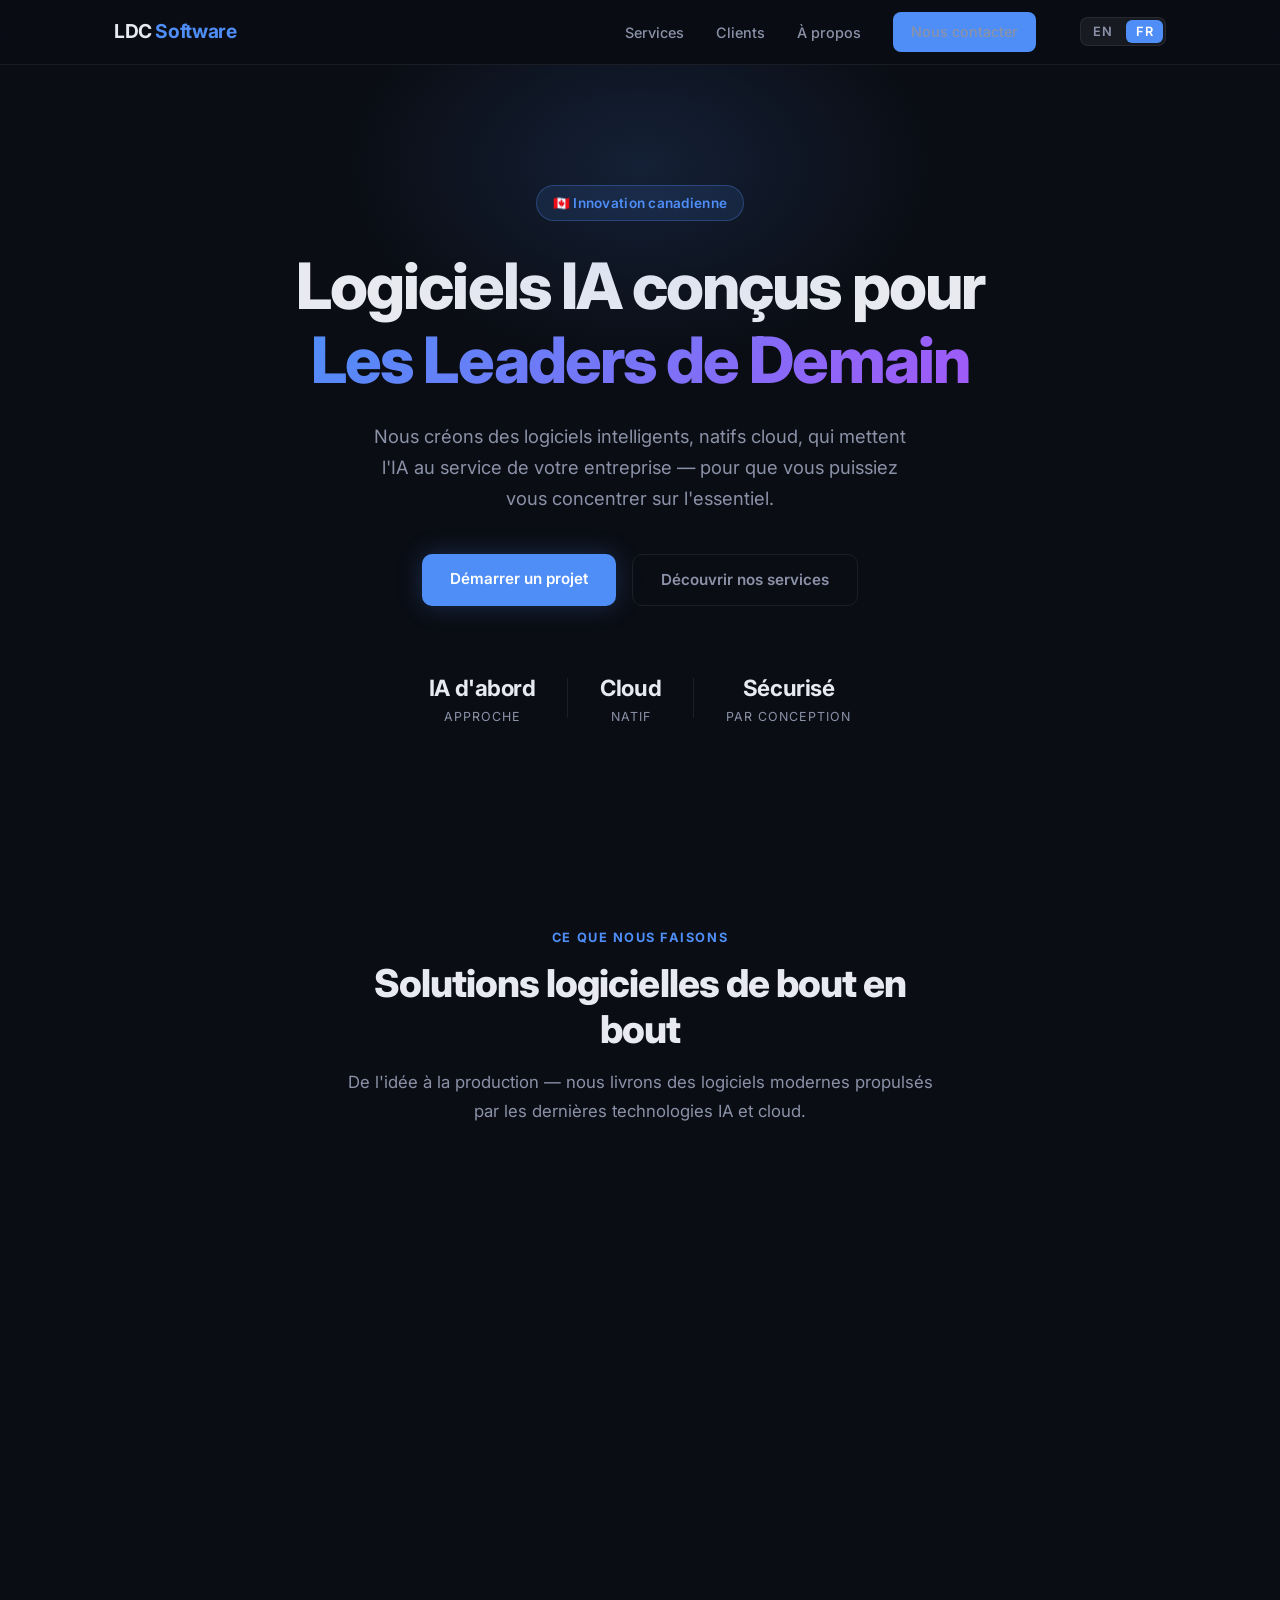
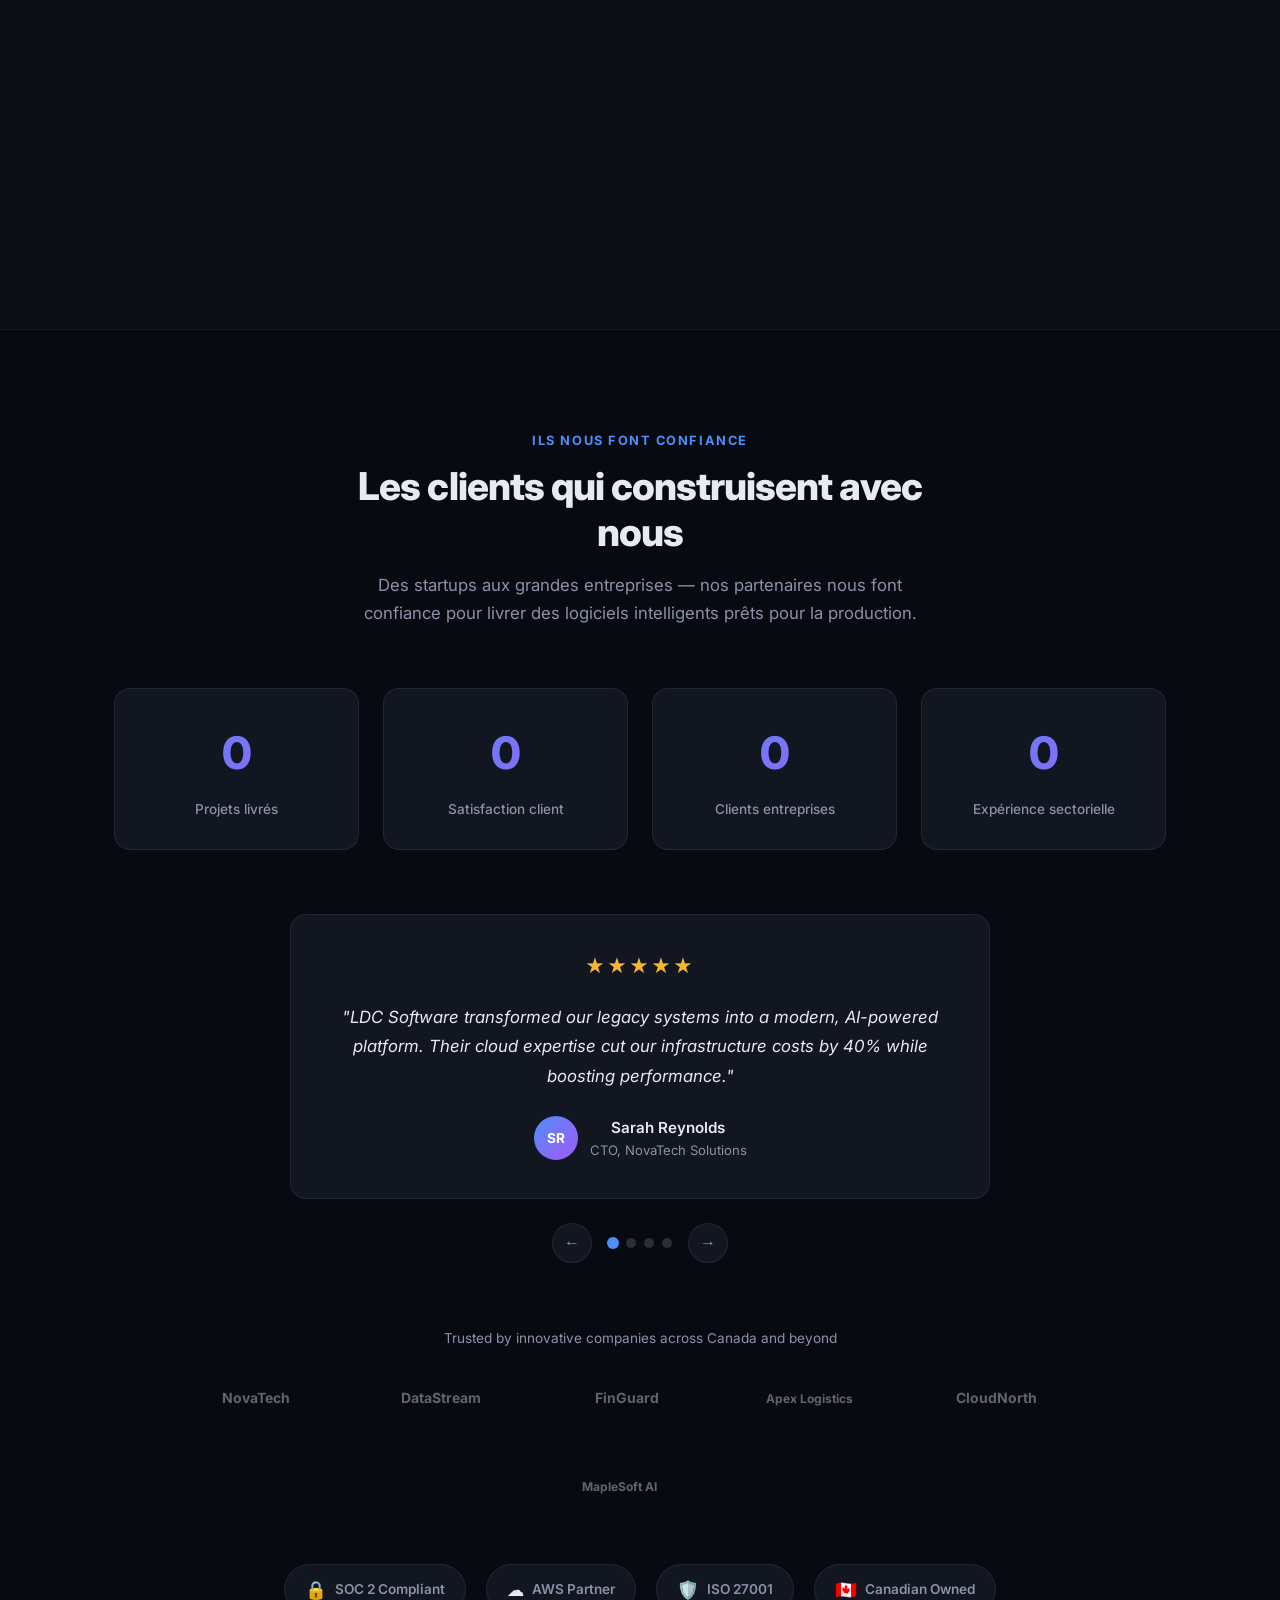
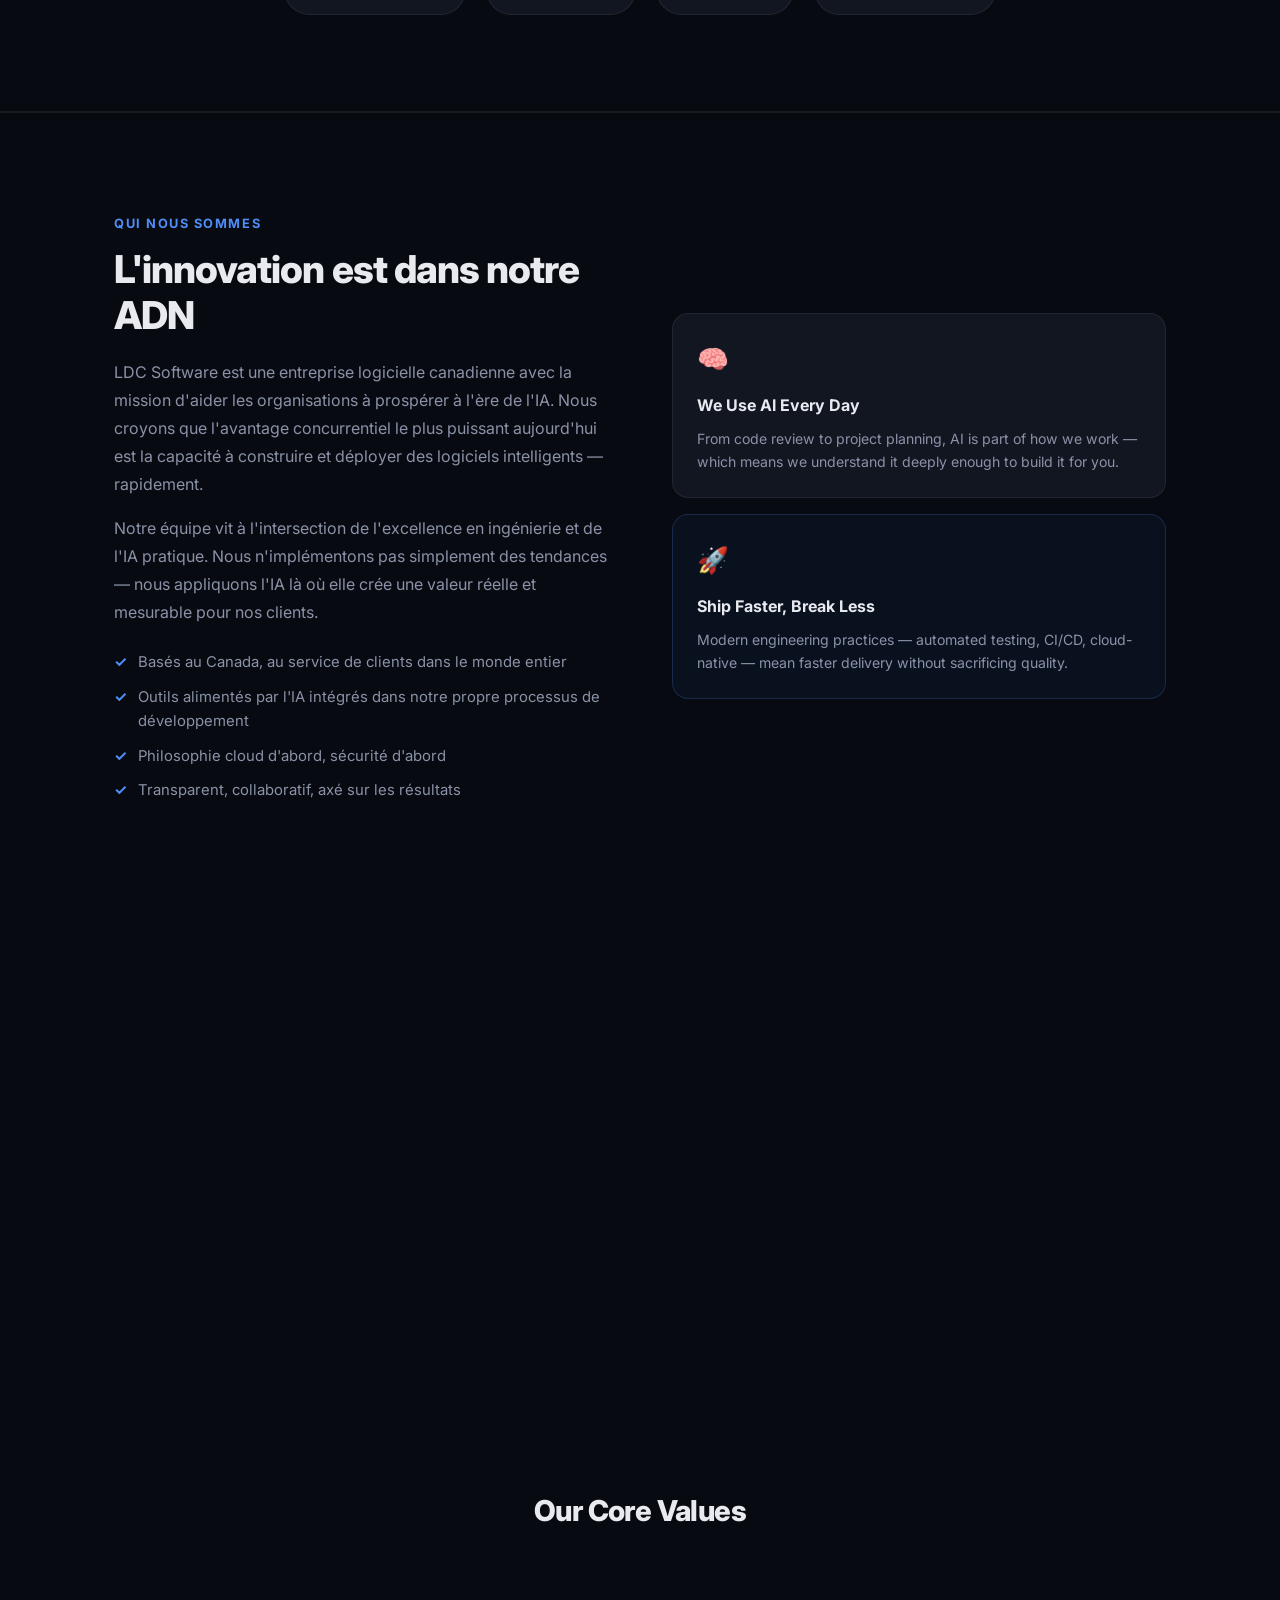
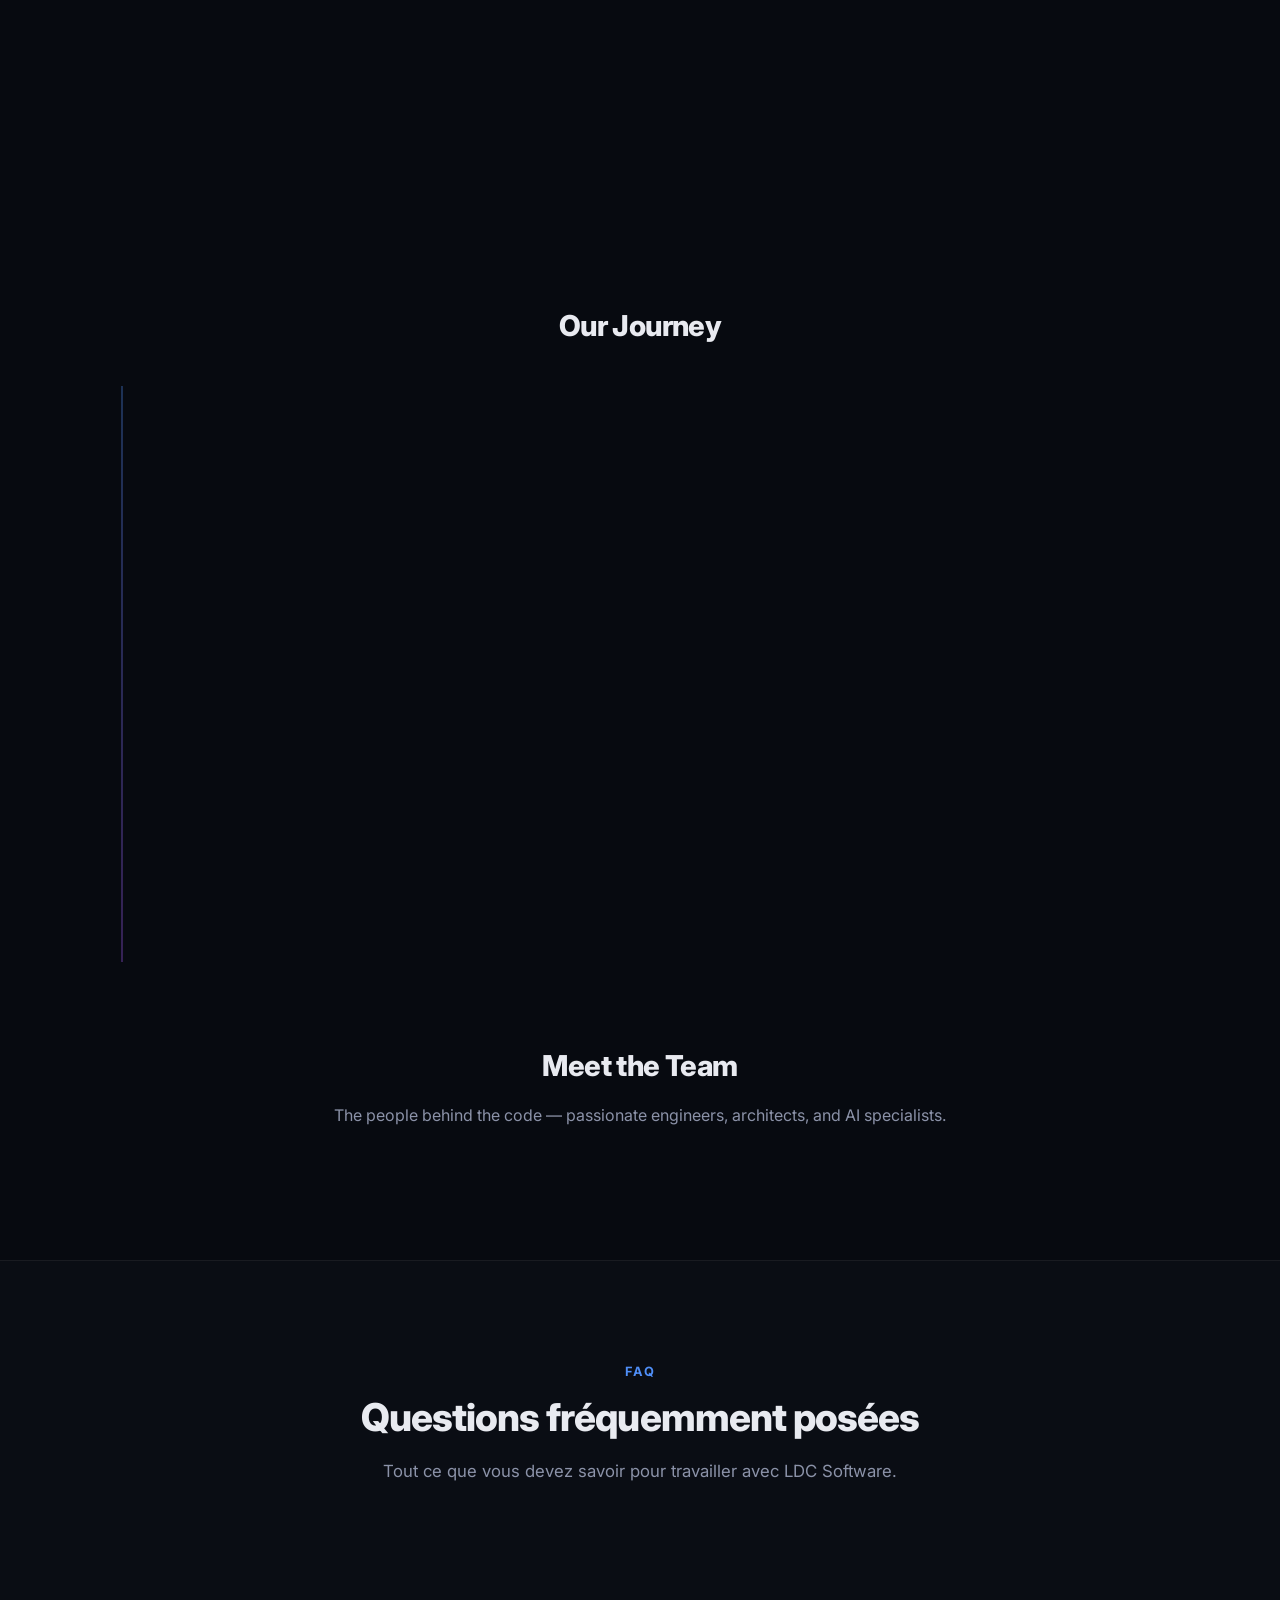
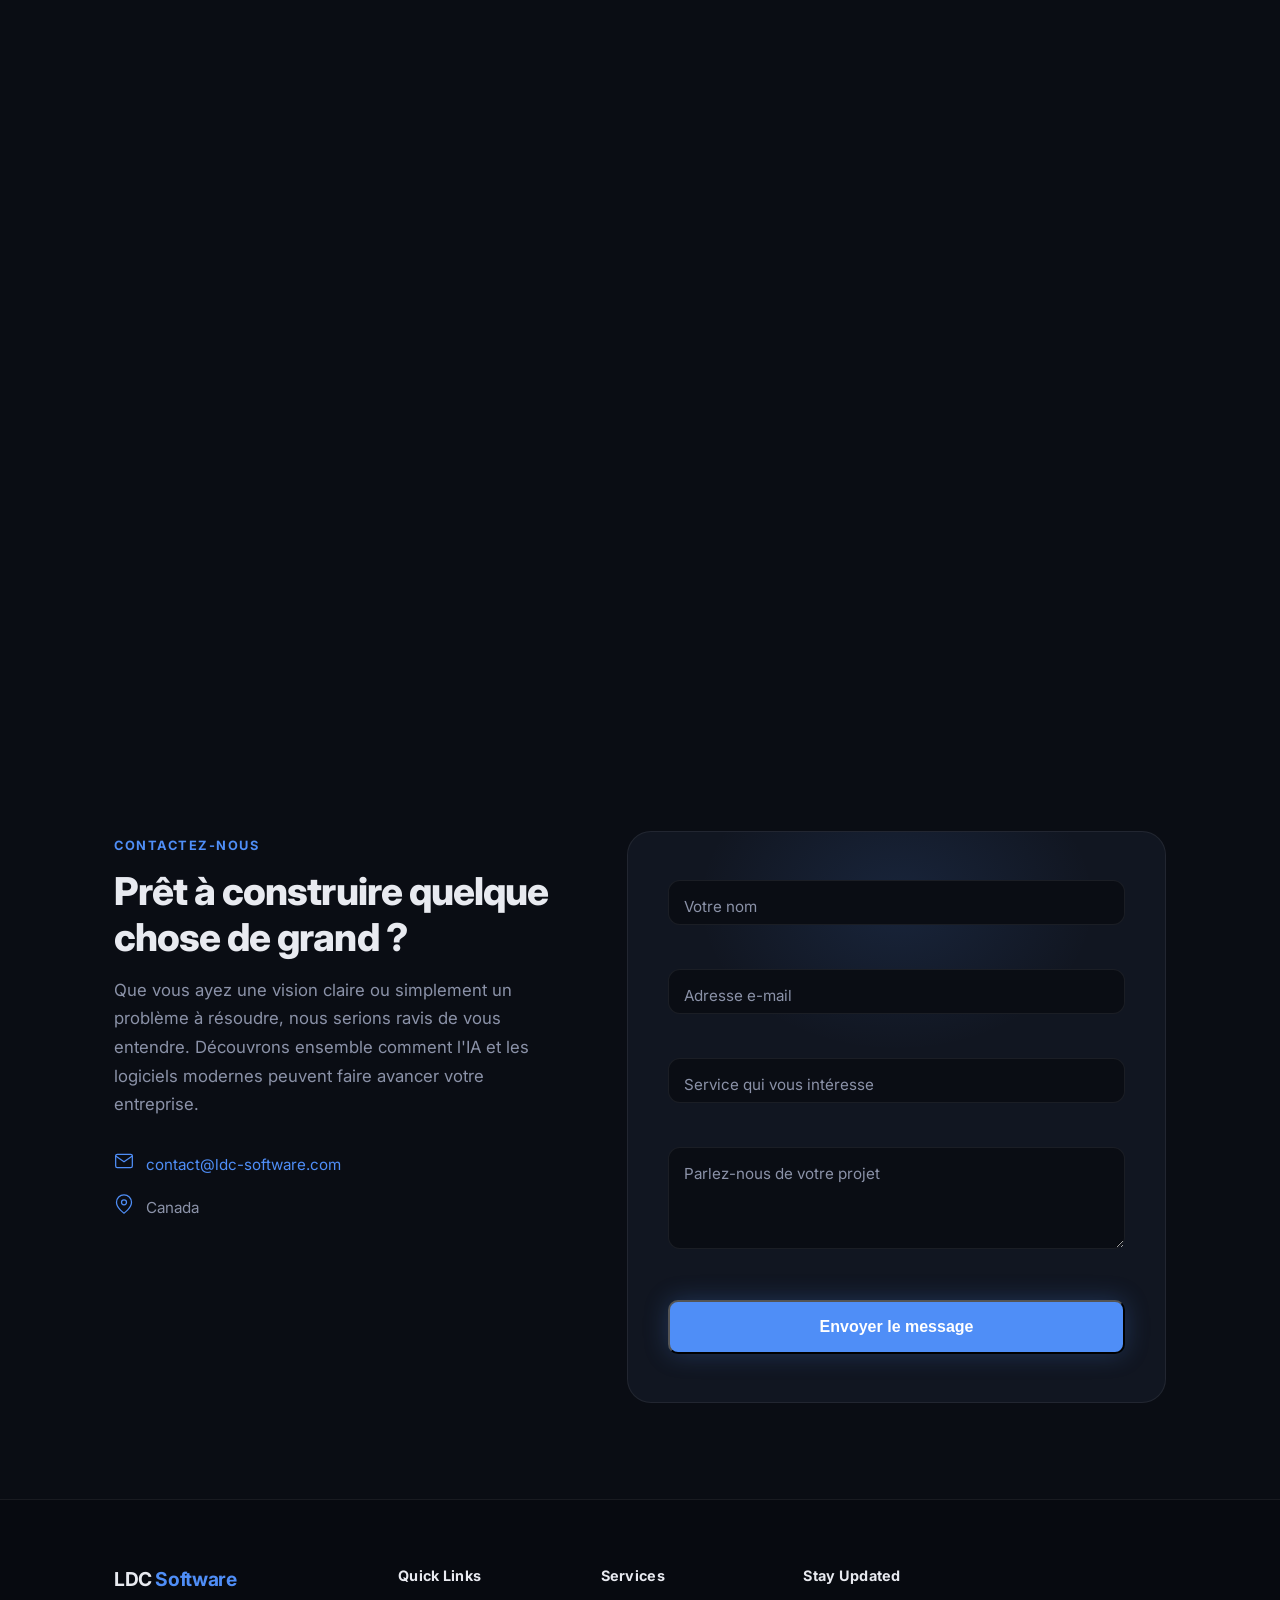
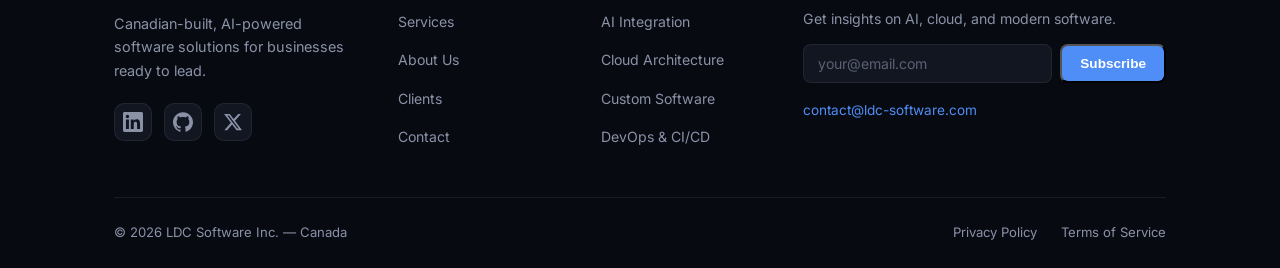
==== commit 61878930: "feat: optimize page title, H1 and meta description with target keywords (LDC-36) EN title: "LDC Soft" ====
--- a/fr/index.html
+++ b/fr/index.html
@@ -3,11 +3,11 @@
 <head>
   <meta charset="UTF-8" />
   <meta name="viewport" content="width=device-width, initial-scale=1.0" />
-  <meta name="description" content="LDC Software — Solutions logicielles innovantes propulsées par l'IA pour les entreprises canadiennes et au-delà. Cloud natif, sécurisé et construit avec l'IA." />
+  <meta name="description" content="LDC Software conçoit des logiciels IA et cloud natifs pour les entreprises canadiennes. Développement sur mesure, intégration IA et architecture cloud sécurisée." />
   <meta name="robots" content="index, follow" />
   <meta name="author" content="LDC Software Inc." />
   <meta name="theme-color" content="#0a0d14" />
-  <title>LDC Software | Solutions logicielles innovantes propulsées par l'IA</title>
+  <title>LDC Software | Développement logiciel IA et cloud natif au Canada</title>
 
   <!-- Favicon & Touch Icons -->
   <link rel="icon" href="/favicon.ico" sizes="32x32" />
@@ -24,22 +24,22 @@
 
   <!-- Open Graph -->
   <meta property="og:type" content="website" />
-  <meta property="og:title" content="LDC Software | Solutions logicielles innovantes propulsées par l'IA" />
-  <meta property="og:description" content="Nous créons des logiciels intelligents, natifs cloud, qui mettent l'IA au service de votre entreprise — pour que vous puissiez vous concentrer sur l'essentiel." />
+  <meta property="og:title" content="LDC Software | Développement logiciel IA et cloud natif au Canada" />
+  <meta property="og:description" content="Nous concevons des logiciels IA et cloud natifs pour les entreprises canadiennes — développement sur mesure, intégration IA et architecture cloud sécurisée." />
   <meta property="og:url" content="https://www.ldc-software.com/fr/" />
   <meta property="og:site_name" content="LDC Software" />
   <meta property="og:locale" content="fr_CA" />
   <meta property="og:image" content="https://www.ldc-software.com/og-image.png" />
   <meta property="og:image:width" content="1200" />
   <meta property="og:image:height" content="630" />
-  <meta property="og:image:alt" content="LDC Software — AI-powered software solutions" />
+  <meta property="og:image:alt" content="LDC Software — AI &amp; cloud-native software development in Canada" />
 
   <!-- Twitter Card -->
   <meta name="twitter:card" content="summary_large_image" />
-  <meta name="twitter:title" content="LDC Software | Solutions logicielles innovantes propulsées par l'IA" />
-  <meta name="twitter:description" content="Nous créons des logiciels intelligents, natifs cloud, qui mettent l'IA au service de votre entreprise." />
+  <meta name="twitter:title" content="LDC Software | Développement logiciel IA et cloud natif au Canada" />
+  <meta name="twitter:description" content="Nous concevons des logiciels IA et cloud natifs pour les entreprises canadiennes — développement sur mesure, intégration IA et architecture cloud sécurisée." />
   <meta name="twitter:image" content="https://www.ldc-software.com/og-image.png" />
-  <meta name="twitter:image:alt" content="LDC Software — AI-powered software solutions" />
+  <meta name="twitter:image:alt" content="LDC Software — AI &amp; cloud-native software development in Canada" />
   <!-- Preconnect & Font Loading -->
   <link rel="preconnect" href="https://fonts.googleapis.com" />
   <link rel="preconnect" href="https://fonts.gstatic.com" crossorigin />
@@ -352,7 +352,7 @@
   <section class="hero">
     <div class="container">
       <div class="hero-badge" data-i18n="hero_badge">🇨🇦 Innovation canadienne</div>
-      <h1 class="hero-title" data-i18n="hero_title_html">Logiciels conçus pour<br /><span class="gradient-text">Les Leaders de Demain</span></h1>
+      <h1 class="hero-title" data-i18n="hero_title_html">Logiciels IA conçus pour<br /><span class="gradient-text">Les Leaders de Demain</span></h1>
       <p class="hero-subtitle" data-i18n="hero_subtitle">Nous créons des logiciels intelligents, natifs cloud, qui mettent l'IA au service de votre entreprise — pour que vous puissiez vous concentrer sur l'essentiel.</p>
       <div class="hero-actions">
         <a href="#contact" class="btn btn-primary" data-i18n="hero_cta_1">Démarrer un projet</a>
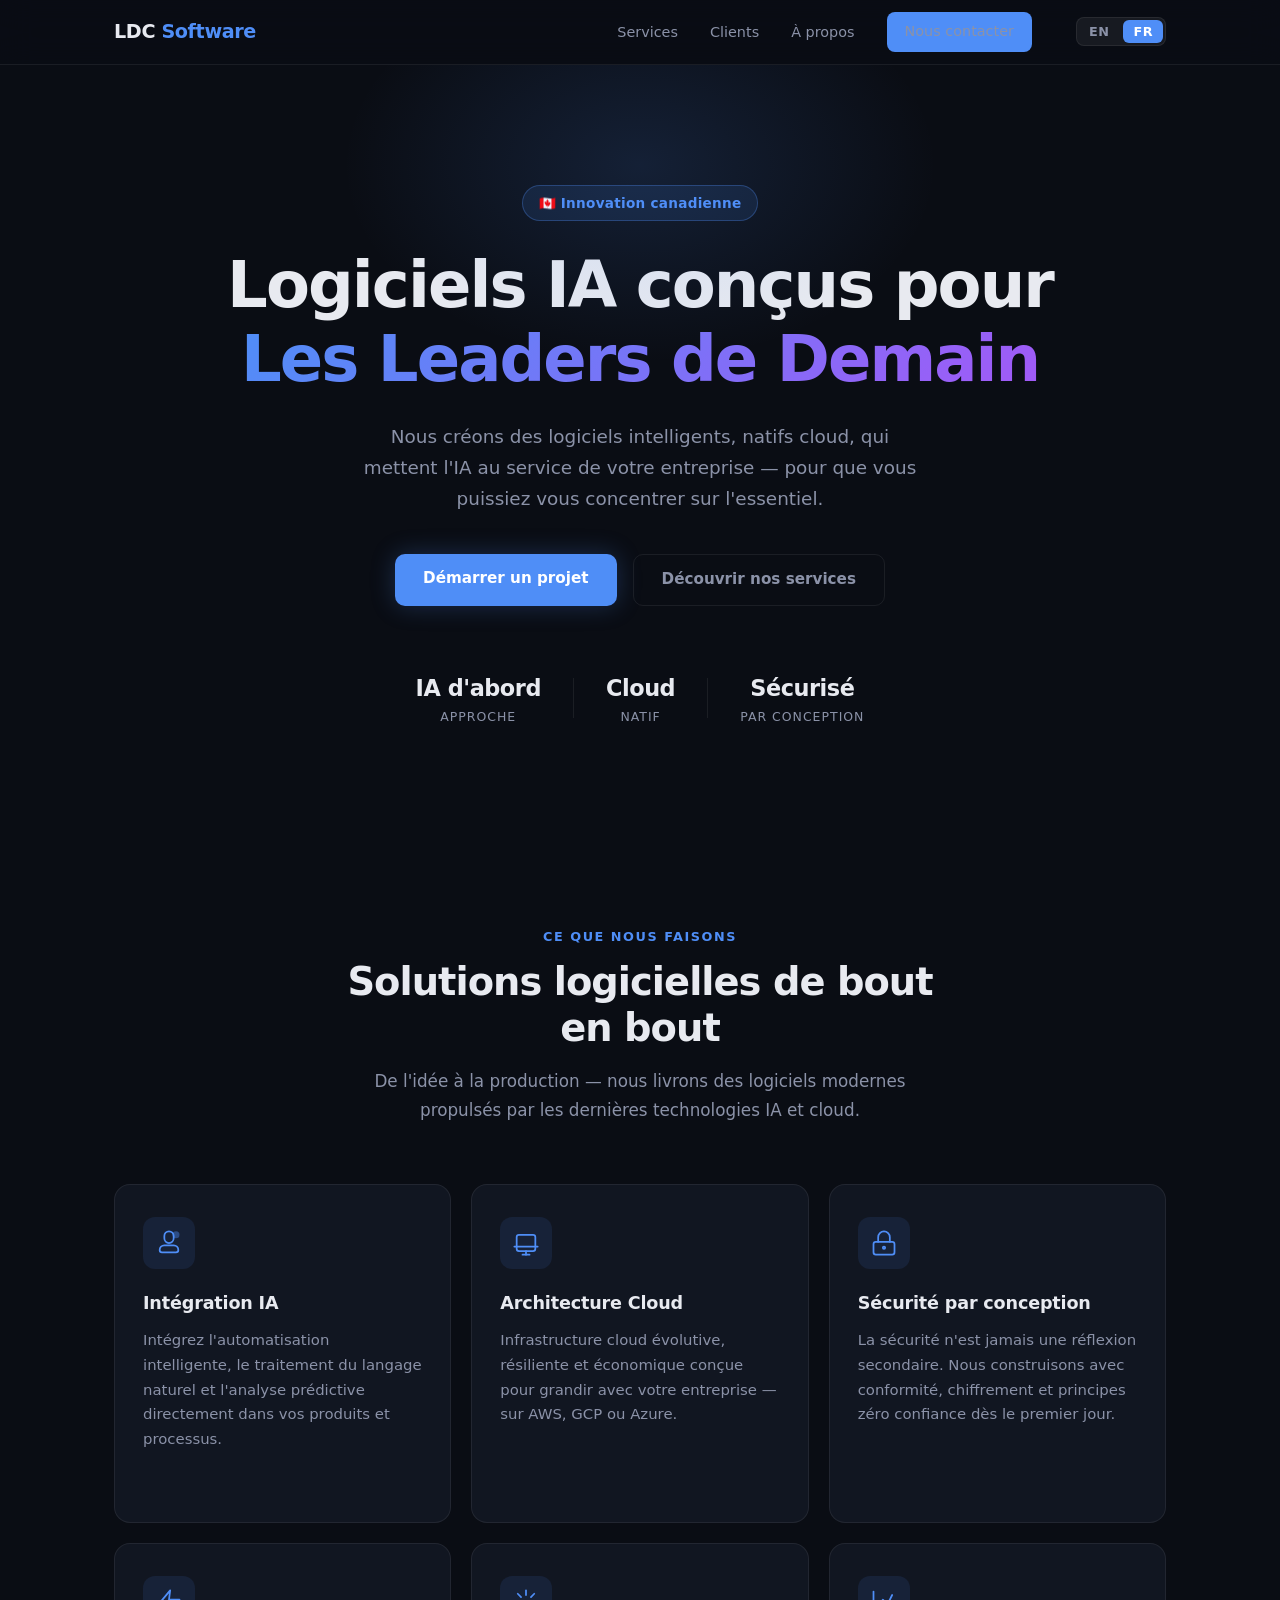
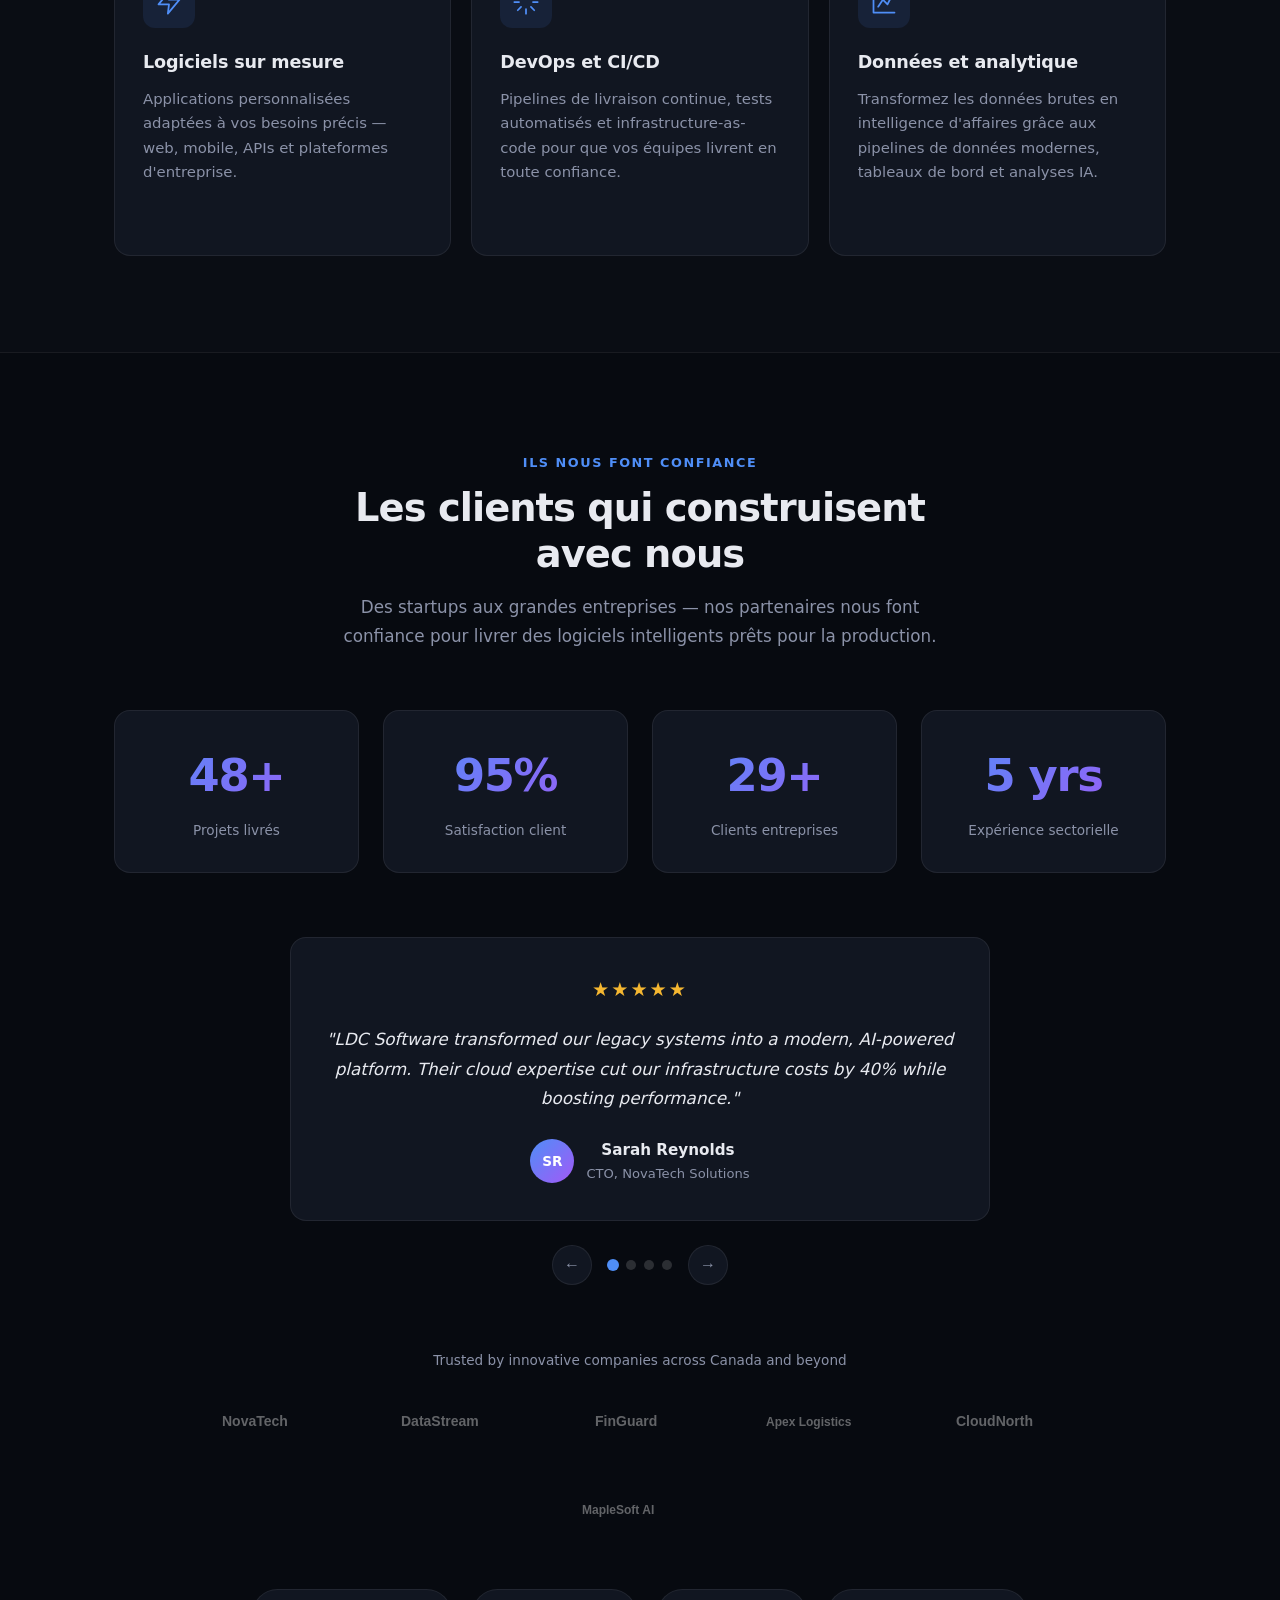
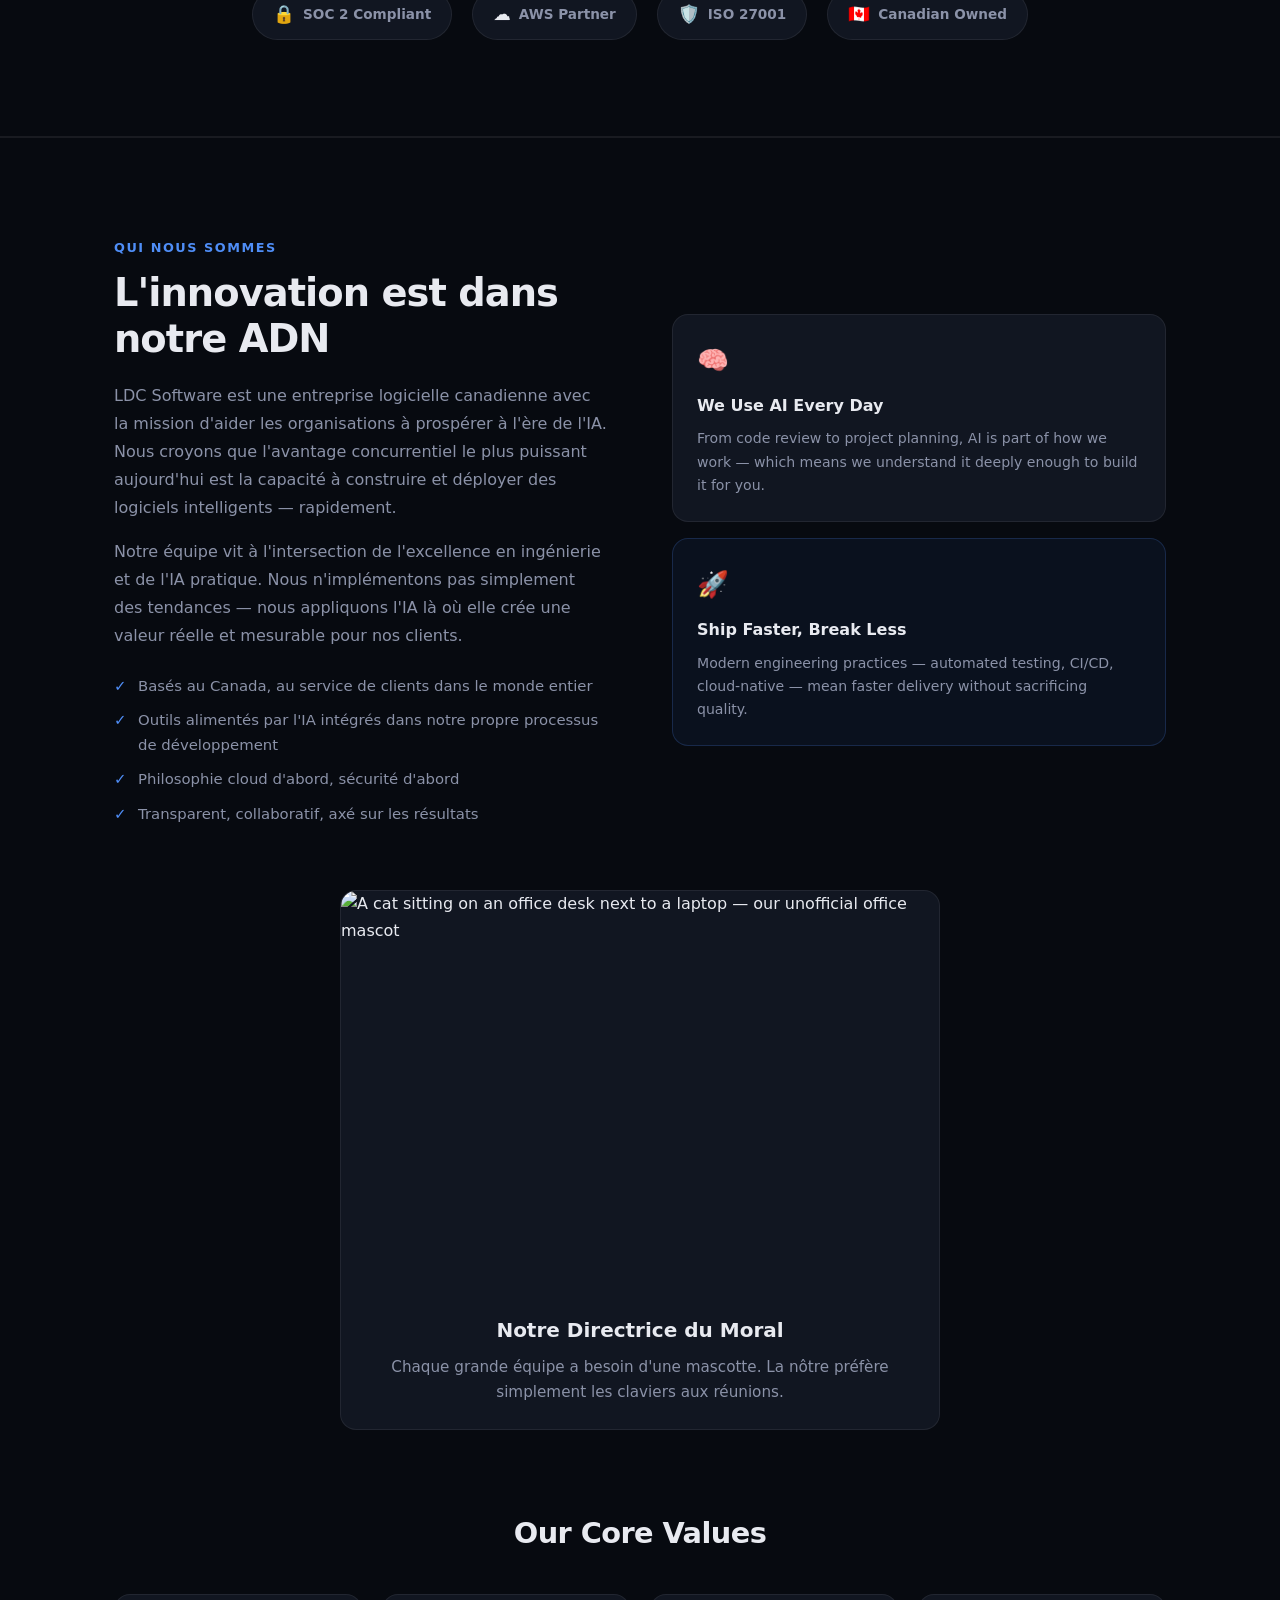
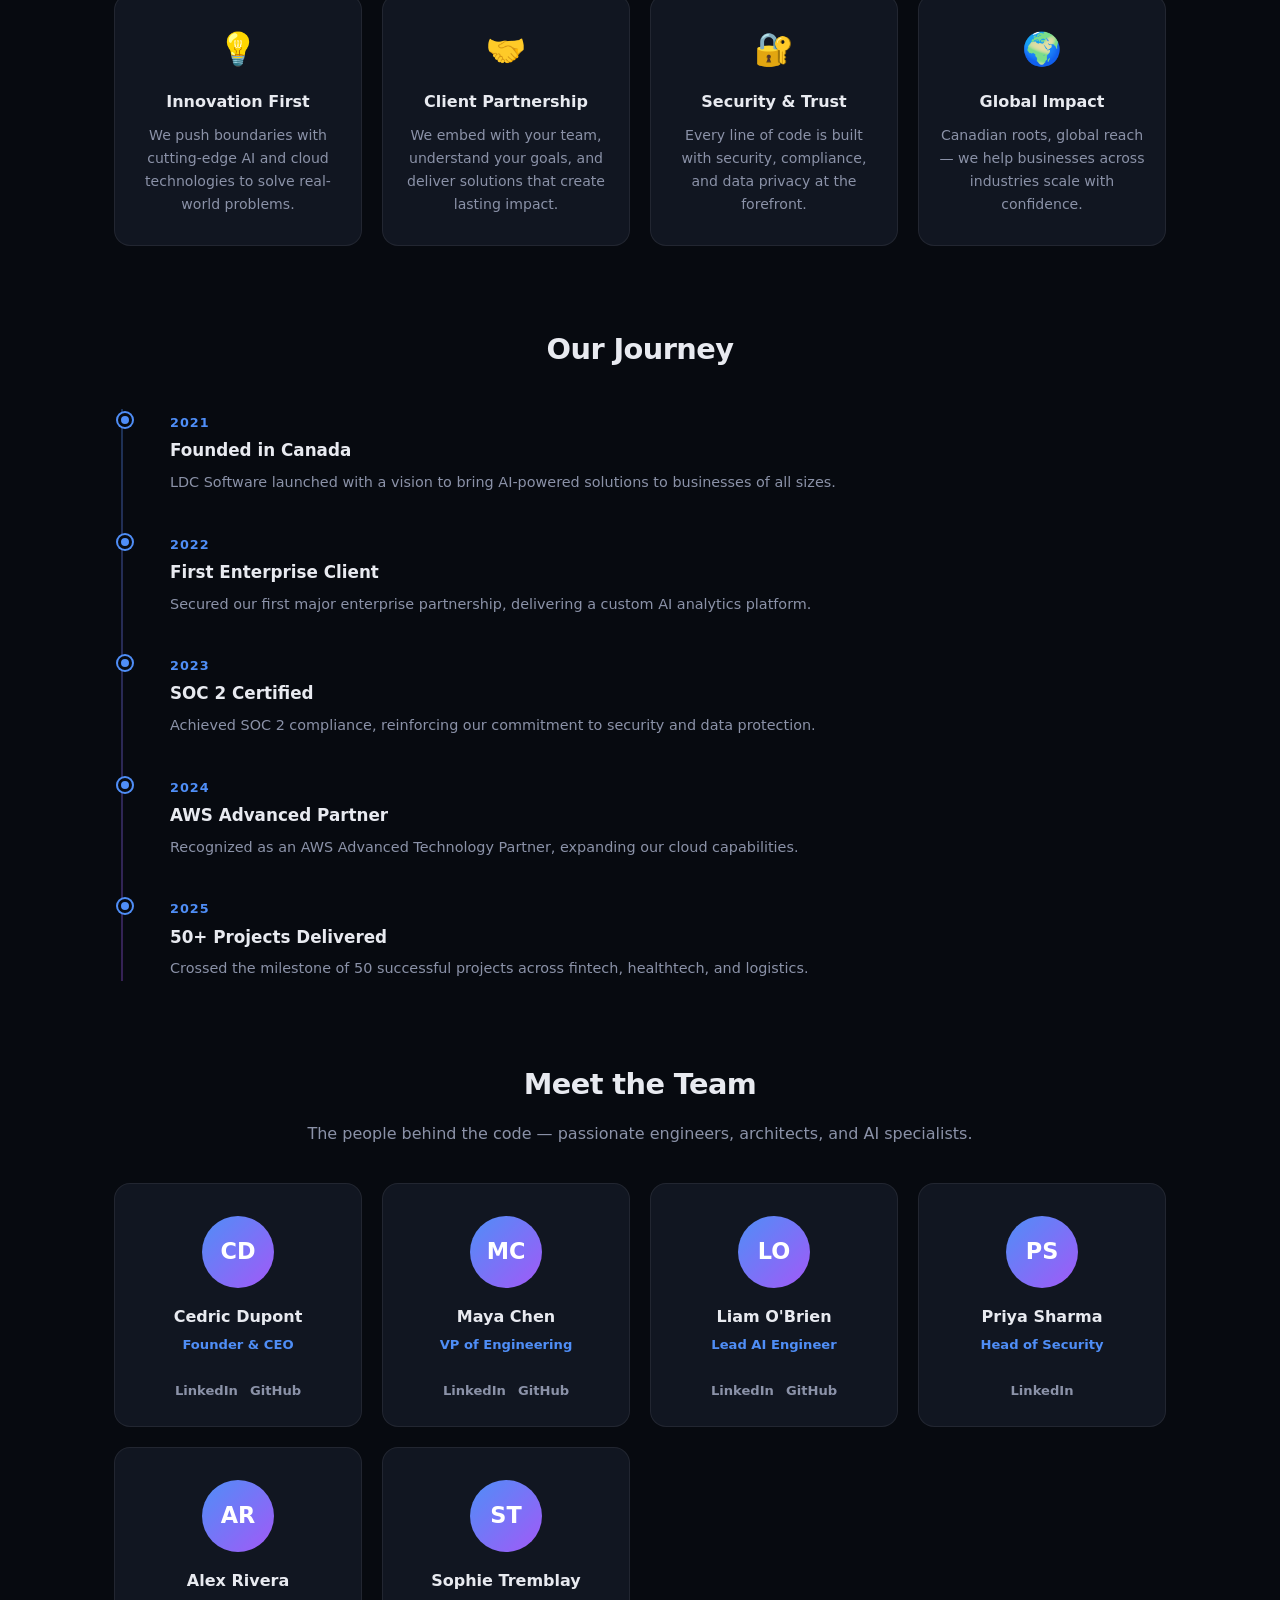
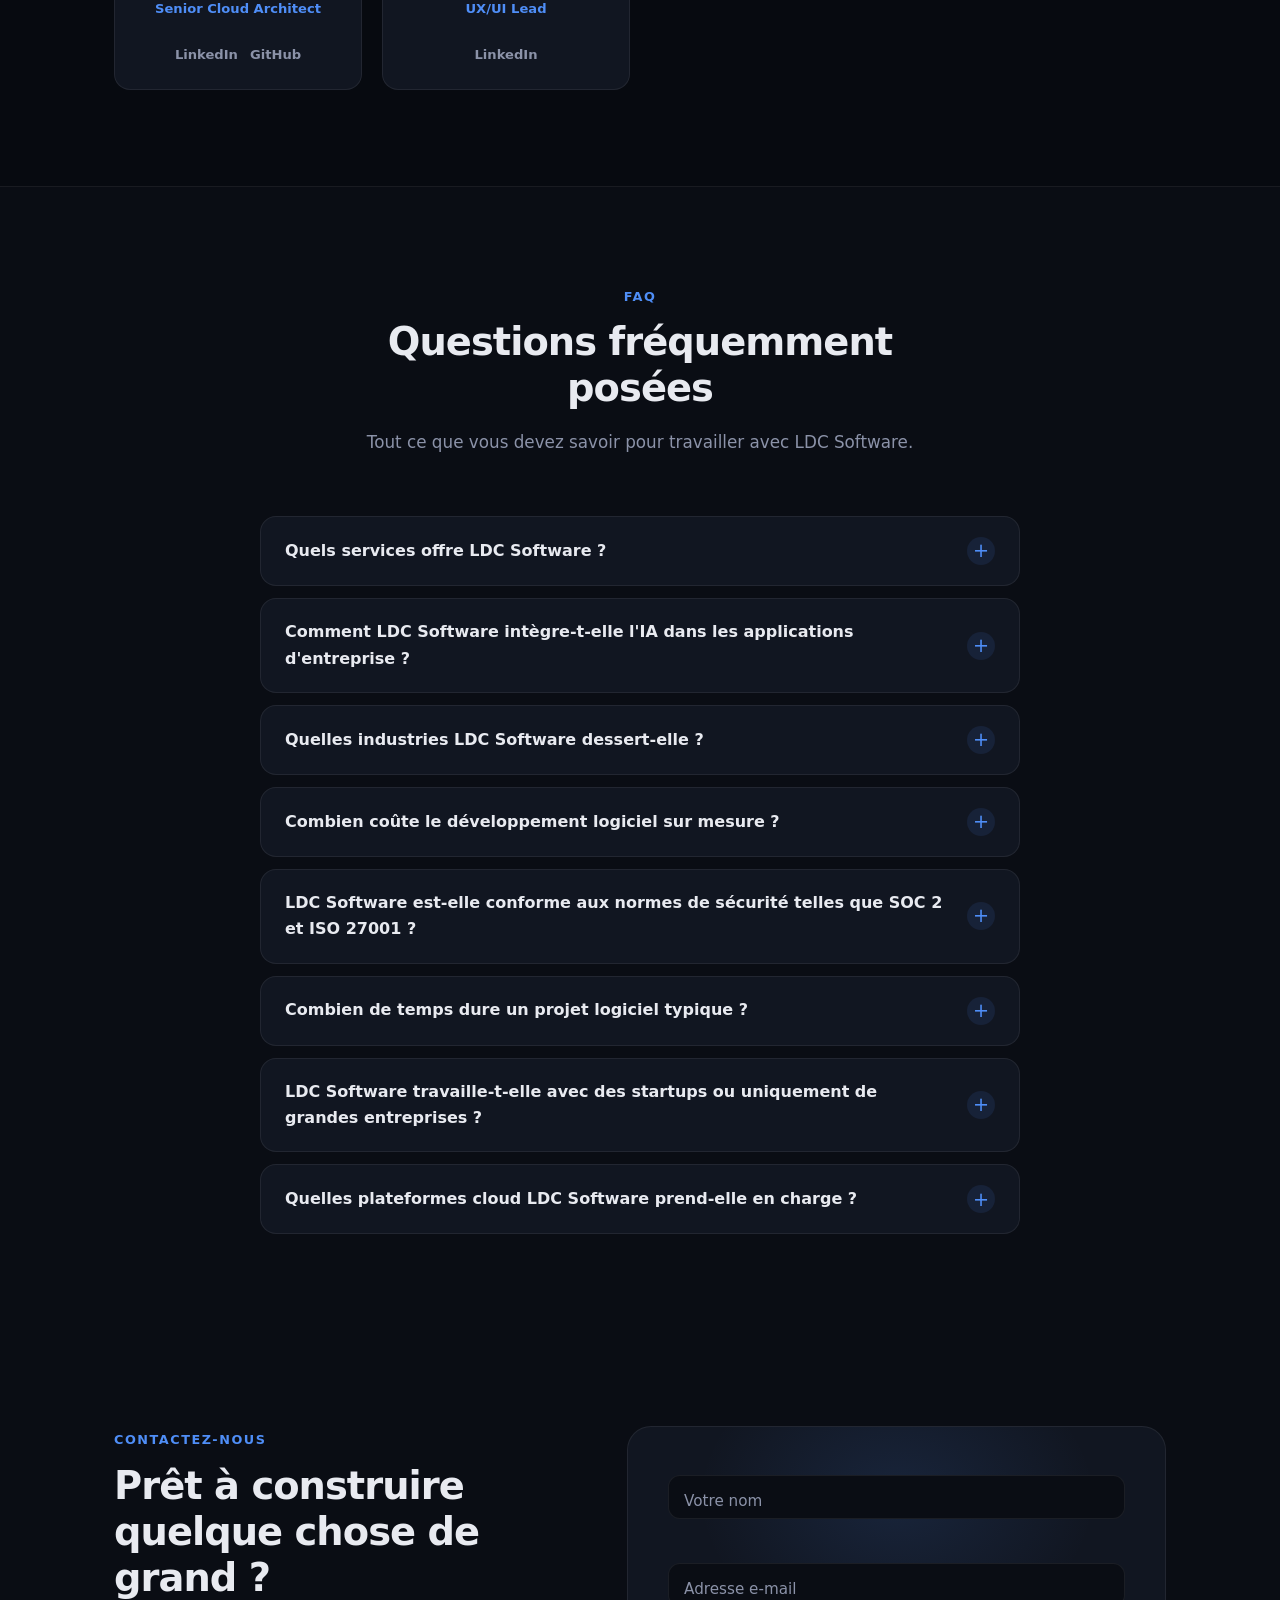
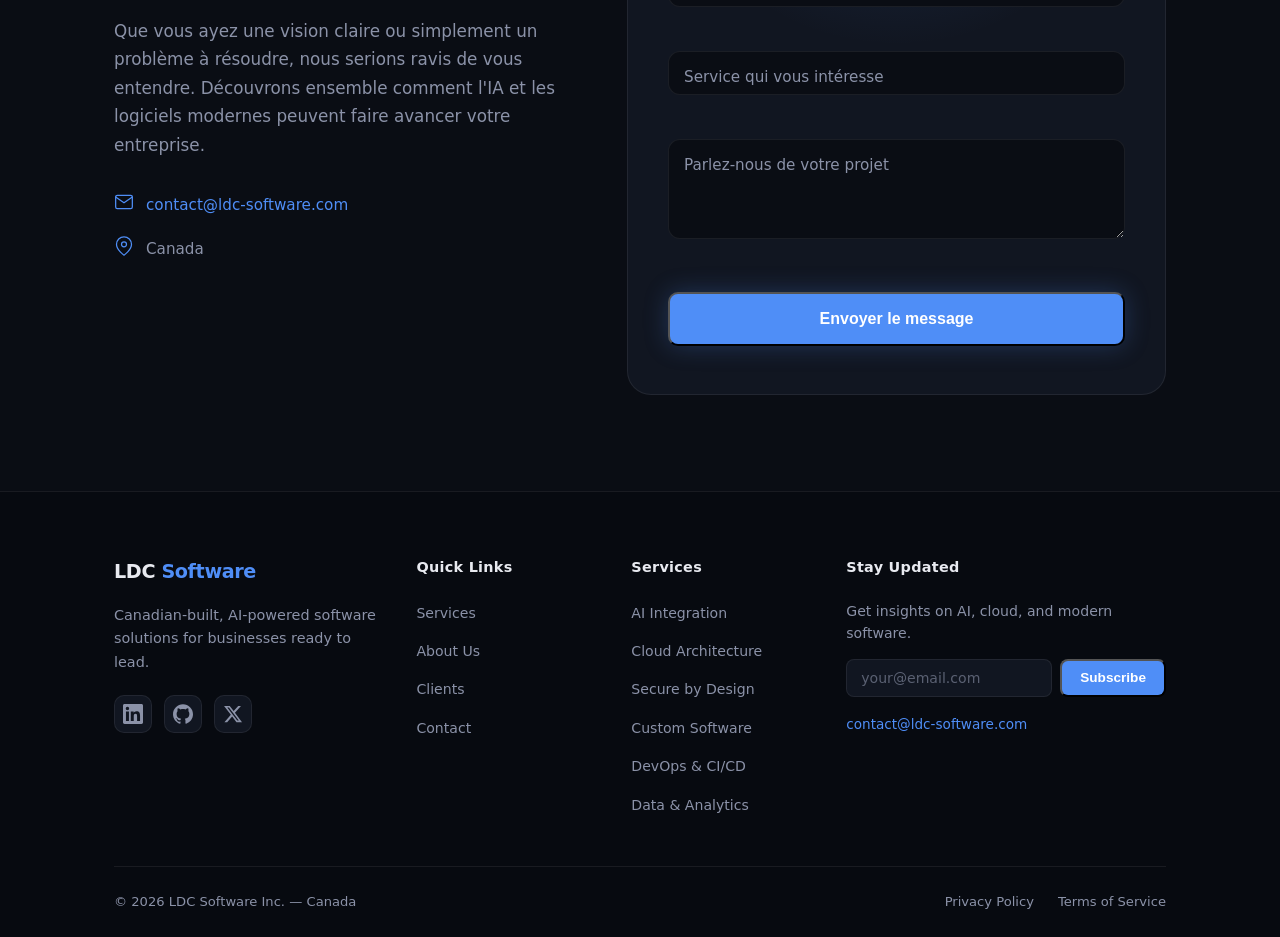
==== commit ed010fc7: "feat: add i18n build script and fix CI for bilingual FR page (LDC-31) - Add build-i18n.js that gener" ====
--- a/fr/index.html
+++ b/fr/index.html
@@ -40,14 +40,11 @@
   <meta name="twitter:description" content="Nous concevons des logiciels IA et cloud natifs pour les entreprises canadiennes — développement sur mesure, intégration IA et architecture cloud sécurisée." />
   <meta name="twitter:image" content="https://www.ldc-software.com/og-image.png" />
   <meta name="twitter:image:alt" content="LDC Software — AI &amp; cloud-native software development in Canada" />
-  <!-- Preconnect & Font Loading -->
-  <link rel="preconnect" href="https://fonts.googleapis.com" />
-  <link rel="preconnect" href="https://fonts.gstatic.com" crossorigin />
-  <link rel="preload" href="https://fonts.googleapis.com/css2?family=Inter:wght@300;400;500;600;700;800&display=swap" as="style" />
-  <link href="https://fonts.googleapis.com/css2?family=Inter:wght@300;400;500;600;700;800&display=swap" rel="stylesheet" />
+  <!-- Self-hosted Inter font (preload critical latin subset) -->
+  <link rel="preload" href="/fonts/inter-latin.woff2" as="font" type="font/woff2" crossorigin />
 
   <!-- Preload critical JS -->
-  <link rel="preload" href="main.js?v=3" as="script" />
+  <link rel="preload" href="/main.js?v=3" as="script" />
 
   <!-- JSON-LD Structured Data -->
   <script type="application/ld+json">
@@ -126,7 +123,7 @@
           "description": "Embed intelligent automation, natural language processing, and predictive analytics directly into your products and workflows.",
           "serviceType": "AI Integration",
           "provider": { "@id": "https://www.ldc-software.com/#organization" },
-          "url": "https://www.ldc-software.com/#services"
+          "url": "https://www.ldc-software.com/services/ai-integration/"
         },
         {
           "@type": "Service",
@@ -134,7 +131,7 @@
           "description": "Scalable, resilient, cost-efficient cloud infrastructure designed to grow with your business — on AWS, GCP, or Azure.",
           "serviceType": "Cloud Architecture",
           "provider": { "@id": "https://www.ldc-software.com/#organization" },
-          "url": "https://www.ldc-software.com/#services"
+          "url": "https://www.ldc-software.com/services/cloud-architecture/"
         },
         {
           "@type": "Service",
@@ -142,7 +139,7 @@
           "description": "Security is never an afterthought. We build with compliance, encryption, and zero-trust principles from day one.",
           "serviceType": "Cybersecurity Consulting",
           "provider": { "@id": "https://www.ldc-software.com/#organization" },
-          "url": "https://www.ldc-software.com/#services"
+          "url": "https://www.ldc-software.com/services/secure-by-design/"
         },
         {
           "@type": "Service",
@@ -150,7 +147,7 @@
           "description": "Bespoke applications tailored to your exact needs — web, mobile, APIs, and enterprise platforms.",
           "serviceType": "Custom Software Development",
           "provider": { "@id": "https://www.ldc-software.com/#organization" },
-          "url": "https://www.ldc-software.com/#services"
+          "url": "https://www.ldc-software.com/services/custom-software/"
         },
         {
           "@type": "Service",
@@ -158,7 +155,7 @@
           "description": "Continuous delivery pipelines, automated testing, and infrastructure-as-code so your teams ship with confidence.",
           "serviceType": "DevOps",
           "provider": { "@id": "https://www.ldc-software.com/#organization" },
-          "url": "https://www.ldc-software.com/#services"
+          "url": "https://www.ldc-software.com/services/devops-cicd/"
         },
         {
           "@type": "Service",
@@ -166,7 +163,7 @@
           "description": "Transform raw data into business intelligence with modern data pipelines, dashboards, and AI-driven insights.",
           "serviceType": "Data Analytics",
           "provider": { "@id": "https://www.ldc-software.com/#organization" },
-          "url": "https://www.ldc-software.com/#services"
+          "url": "https://www.ldc-software.com/services/data-analytics/"
         }
       ]
     }
@@ -388,7 +385,7 @@
       </div>
 
       <div class="services-grid">
-        <a href="#contact" class="service-card reveal-on-scroll" aria-label="AI Integration — learn more">
+        <a href="/services/ai-integration/" class="service-card reveal-on-scroll" aria-label="AI Integration — learn more">
           <div class="service-icon" aria-hidden="true">
             <svg width="28" height="28" viewBox="0 0 24 24" fill="none" stroke="currentColor" stroke-width="1.5" stroke-linecap="round" stroke-linejoin="round">
               <path d="M12 2a4 4 0 0 1 4 4v2a4 4 0 0 1-8 0V6a4 4 0 0 1 4-4z"/>
@@ -400,7 +397,7 @@
           <p class="service-desc" data-i18n="svc1_desc">Intégrez l'automatisation intelligente, le traitement du langage naturel et l'analyse prédictive directement dans vos produits et processus.</p>
           <span class="service-link" data-i18n="svc_learn_html">En savoir plus <span aria-hidden="true">→</span></span>
         </a>
-        <a href="#contact" class="service-card reveal-on-scroll" aria-label="Cloud Architecture — learn more">
+        <a href="/services/cloud-architecture/" class="service-card reveal-on-scroll" aria-label="Cloud Architecture — learn more">
           <div class="service-icon" aria-hidden="true">
             <svg width="28" height="28" viewBox="0 0 24 24" fill="none" stroke="currentColor" stroke-width="1.5" stroke-linecap="round" stroke-linejoin="round">
               <path d="M6 19a2 2 0 0 1-2-2V7a2 2 0 0 1 2-2h12a2 2 0 0 1 2 2v10a2 2 0 0 1-2 2H6z"/>
@@ -413,7 +410,7 @@
           <p class="service-desc" data-i18n="svc2_desc">Infrastructure cloud évolutive, résiliente et économique conçue pour grandir avec votre entreprise — sur AWS, GCP ou Azure.</p>
           <span class="service-link" data-i18n="svc_learn_html">En savoir plus <span aria-hidden="true">→</span></span>
         </a>
-        <a href="#contact" class="service-card reveal-on-scroll" aria-label="Secure by Design — learn more">
+        <a href="/services/secure-by-design/" class="service-card reveal-on-scroll" aria-label="Secure by Design — learn more">
           <div class="service-icon" aria-hidden="true">
             <svg width="28" height="28" viewBox="0 0 24 24" fill="none" stroke="currentColor" stroke-width="1.5" stroke-linecap="round" stroke-linejoin="round">
               <rect x="3" y="11" width="18" height="11" rx="2"/>
@@ -425,7 +422,7 @@
           <p class="service-desc" data-i18n="svc3_desc">La sécurité n'est jamais une réflexion secondaire. Nous construisons avec conformité, chiffrement et principes zéro confiance dès le premier jour.</p>
           <span class="service-link" data-i18n="svc_learn_html">En savoir plus <span aria-hidden="true">→</span></span>
         </a>
-        <a href="#contact" class="service-card reveal-on-scroll" aria-label="Custom Software — learn more">
+        <a href="/services/custom-software/" class="service-card reveal-on-scroll" aria-label="Custom Software — learn more">
           <div class="service-icon" aria-hidden="true">
             <svg width="28" height="28" viewBox="0 0 24 24" fill="none" stroke="currentColor" stroke-width="1.5" stroke-linecap="round" stroke-linejoin="round">
               <path d="M13 2L3 14h9l-1 8 10-12h-9l1-8z"/>
@@ -435,7 +432,7 @@
           <p class="service-desc" data-i18n="svc4_desc">Applications personnalisées adaptées à vos besoins précis — web, mobile, APIs et plateformes d'entreprise.</p>
           <span class="service-link" data-i18n="svc_learn_html">En savoir plus <span aria-hidden="true">→</span></span>
         </a>
-        <a href="#contact" class="service-card reveal-on-scroll" aria-label="DevOps and CI/CD — learn more">
+        <a href="/services/devops-cicd/" class="service-card reveal-on-scroll" aria-label="DevOps and CI/CD — learn more">
           <div class="service-icon" aria-hidden="true">
             <svg width="28" height="28" viewBox="0 0 24 24" fill="none" stroke="currentColor" stroke-width="1.5" stroke-linecap="round" stroke-linejoin="round">
               <path d="M12 2v4M12 18v4M4.93 4.93l2.83 2.83M16.24 16.24l2.83 2.83M2 12h4M18 12h4M4.93 19.07l2.83-2.83M16.24 7.76l2.83-2.83"/>
@@ -445,7 +442,7 @@
           <p class="service-desc" data-i18n="svc5_desc">Pipelines de livraison continue, tests automatisés et infrastructure-as-code pour que vos équipes livrent en toute confiance.</p>
           <span class="service-link" data-i18n="svc_learn_html">En savoir plus <span aria-hidden="true">→</span></span>
         </a>
-        <a href="#contact" class="service-card reveal-on-scroll" aria-label="Data and Analytics — learn more">
+        <a href="/services/data-analytics/" class="service-card reveal-on-scroll" aria-label="Data and Analytics — learn more">
           <div class="service-icon" aria-hidden="true">
             <svg width="28" height="28" viewBox="0 0 24 24" fill="none" stroke="currentColor" stroke-width="1.5" stroke-linecap="round" stroke-linejoin="round">
               <path d="M3 3v18h18"/>
@@ -962,10 +959,12 @@
         <div class="footer-col">
           <h4 class="footer-col-title">Services</h4>
           <ul class="footer-links">
-            <li><a href="#contact">AI Integration</a></li>
-            <li><a href="#contact">Cloud Architecture</a></li>
-            <li><a href="#contact">Custom Software</a></li>
-            <li><a href="#contact">DevOps & CI/CD</a></li>
+            <li><a href="/services/ai-integration/">AI Integration</a></li>
+            <li><a href="/services/cloud-architecture/">Cloud Architecture</a></li>
+            <li><a href="/services/secure-by-design/">Secure by Design</a></li>
+            <li><a href="/services/custom-software/">Custom Software</a></li>
+            <li><a href="/services/devops-cicd/">DevOps & CI/CD</a></li>
+            <li><a href="/services/data-analytics/">Data & Analytics</a></li>
           </ul>
         </div>
 
@@ -995,6 +994,6 @@
     </div>
   </footer>
 
-  <script src="main.js?v=3" defer></script>
+  <script src="/main.js?v=3" defer></script>
 </body>
 </html>
--- a/styles.css
+++ b/styles.css
@@ -1,3 +1,21 @@
+/* === Self-hosted Inter (variable font, weights 400–800) === */
+@font-face {
+  font-family: 'Inter';
+  font-style: normal;
+  font-weight: 400 800;
+  font-display: swap;
+  src: url('/fonts/inter-latin-ext.woff2') format('woff2');
+  unicode-range: U+0100-02BA, U+02BD-02C5, U+02C7-02CC, U+02CE-02D7, U+02DD-02FF, U+0304, U+0308, U+0329, U+1D00-1DBF, U+1E00-1E9F, U+1EF2-1EFF, U+2020, U+20A0-20AB, U+20AD-20C0, U+2113, U+2C60-2C7F, U+A720-A7FF;
+}
+@font-face {
+  font-family: 'Inter';
+  font-style: normal;
+  font-weight: 400 800;
+  font-display: swap;
+  src: url('/fonts/inter-latin.woff2') format('woff2');
+  unicode-range: U+0000-00FF, U+0131, U+0152-0153, U+02BB-02BC, U+02C6, U+02DA, U+02DC, U+0304, U+0308, U+0329, U+2000-206F, U+20AC, U+2122, U+2191, U+2193, U+2212, U+2215, U+FEFF, U+FFFD;
+}
+
 /* === Reset & Base === */
 *, *::before, *::after {
   box-sizing: border-box;
--- a/styles.css
+++ b/styles.css
@@ -1,3 +1,21 @@
+/* === Self-hosted Inter (variable font, weights 400–800) === */
+@font-face {
+  font-family: 'Inter';
+  font-style: normal;
+  font-weight: 400 800;
+  font-display: swap;
+  src: url('/fonts/inter-latin-ext.woff2') format('woff2');
+  unicode-range: U+0100-02BA, U+02BD-02C5, U+02C7-02CC, U+02CE-02D7, U+02DD-02FF, U+0304, U+0308, U+0329, U+1D00-1DBF, U+1E00-1E9F, U+1EF2-1EFF, U+2020, U+20A0-20AB, U+20AD-20C0, U+2113, U+2C60-2C7F, U+A720-A7FF;
+}
+@font-face {
+  font-family: 'Inter';
+  font-style: normal;
+  font-weight: 400 800;
+  font-display: swap;
+  src: url('/fonts/inter-latin.woff2') format('woff2');
+  unicode-range: U+0000-00FF, U+0131, U+0152-0153, U+02BB-02BC, U+02C6, U+02DA, U+02DC, U+0304, U+0308, U+0329, U+2000-206F, U+20AC, U+2122, U+2191, U+2193, U+2212, U+2215, U+FEFF, U+FFFD;
+}
+
 /* === Reset & Base === */
 *, *::before, *::after {
   box-sizing: border-box;
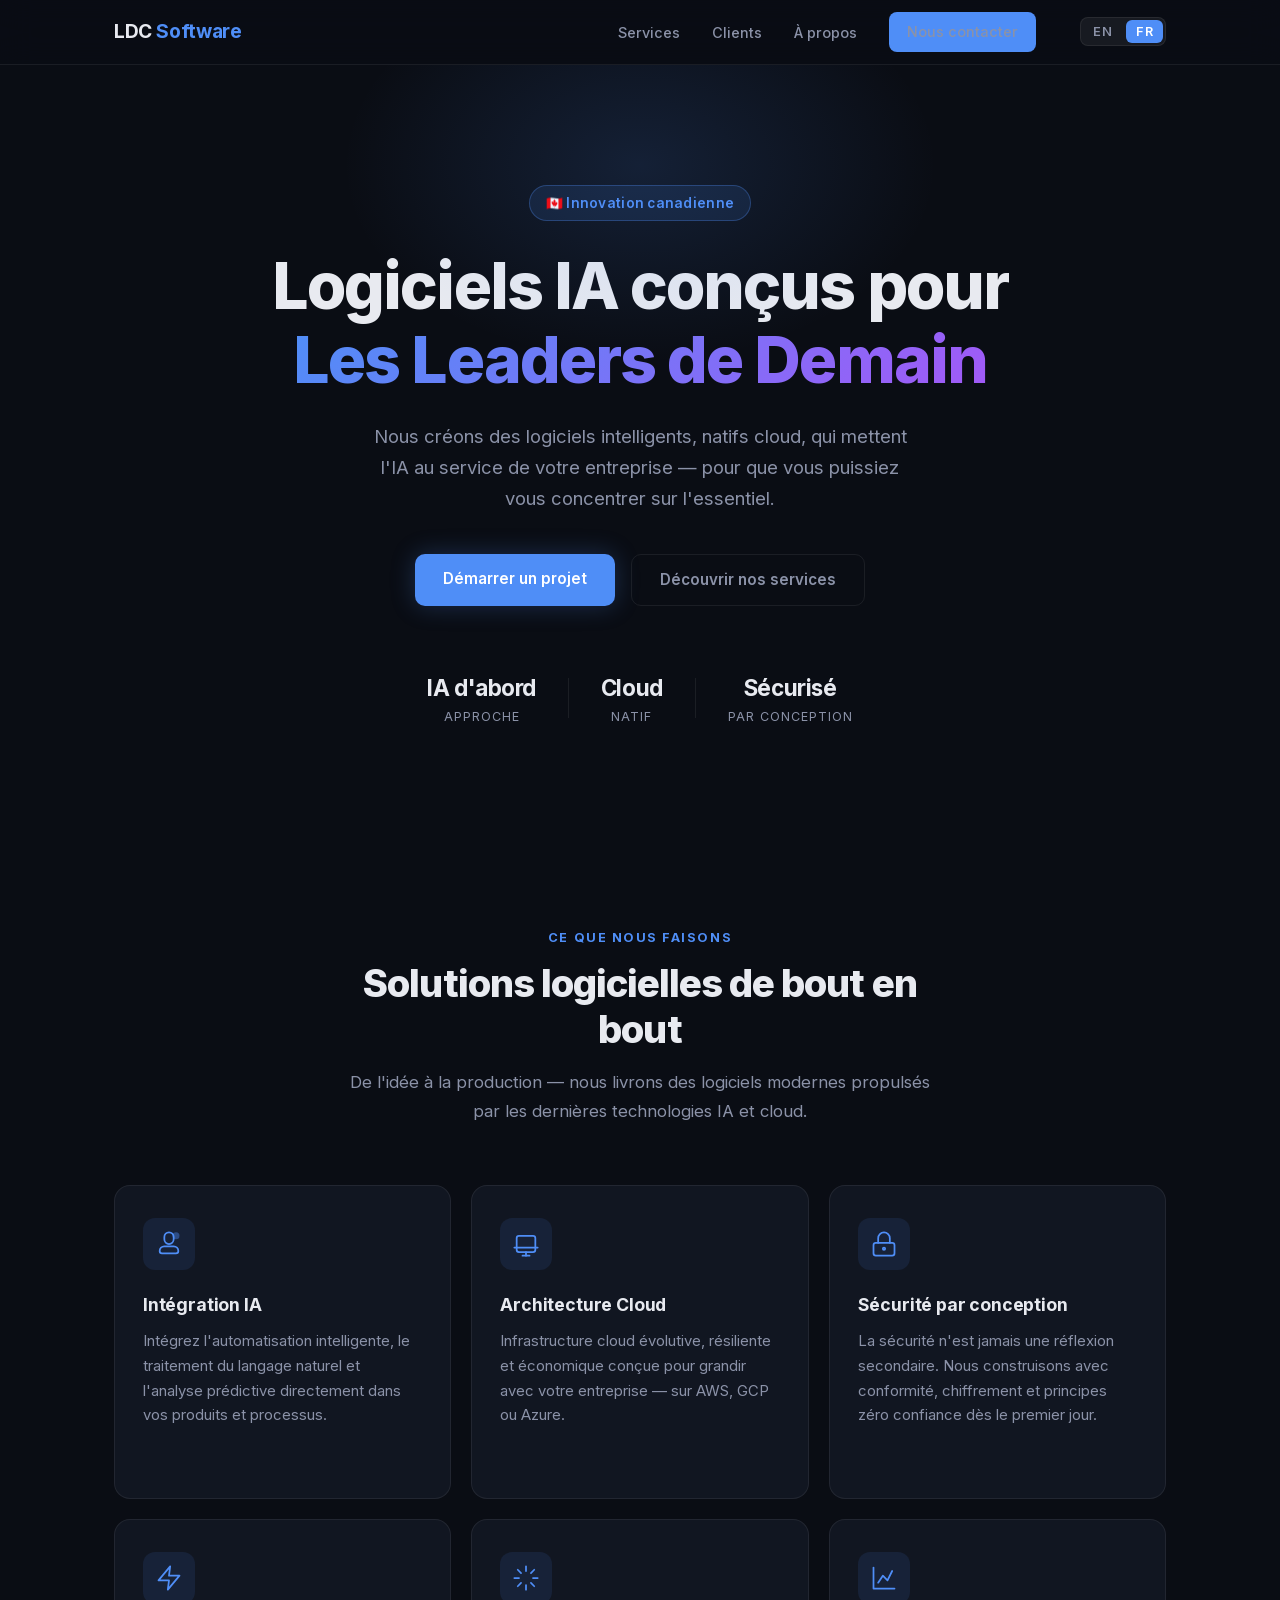
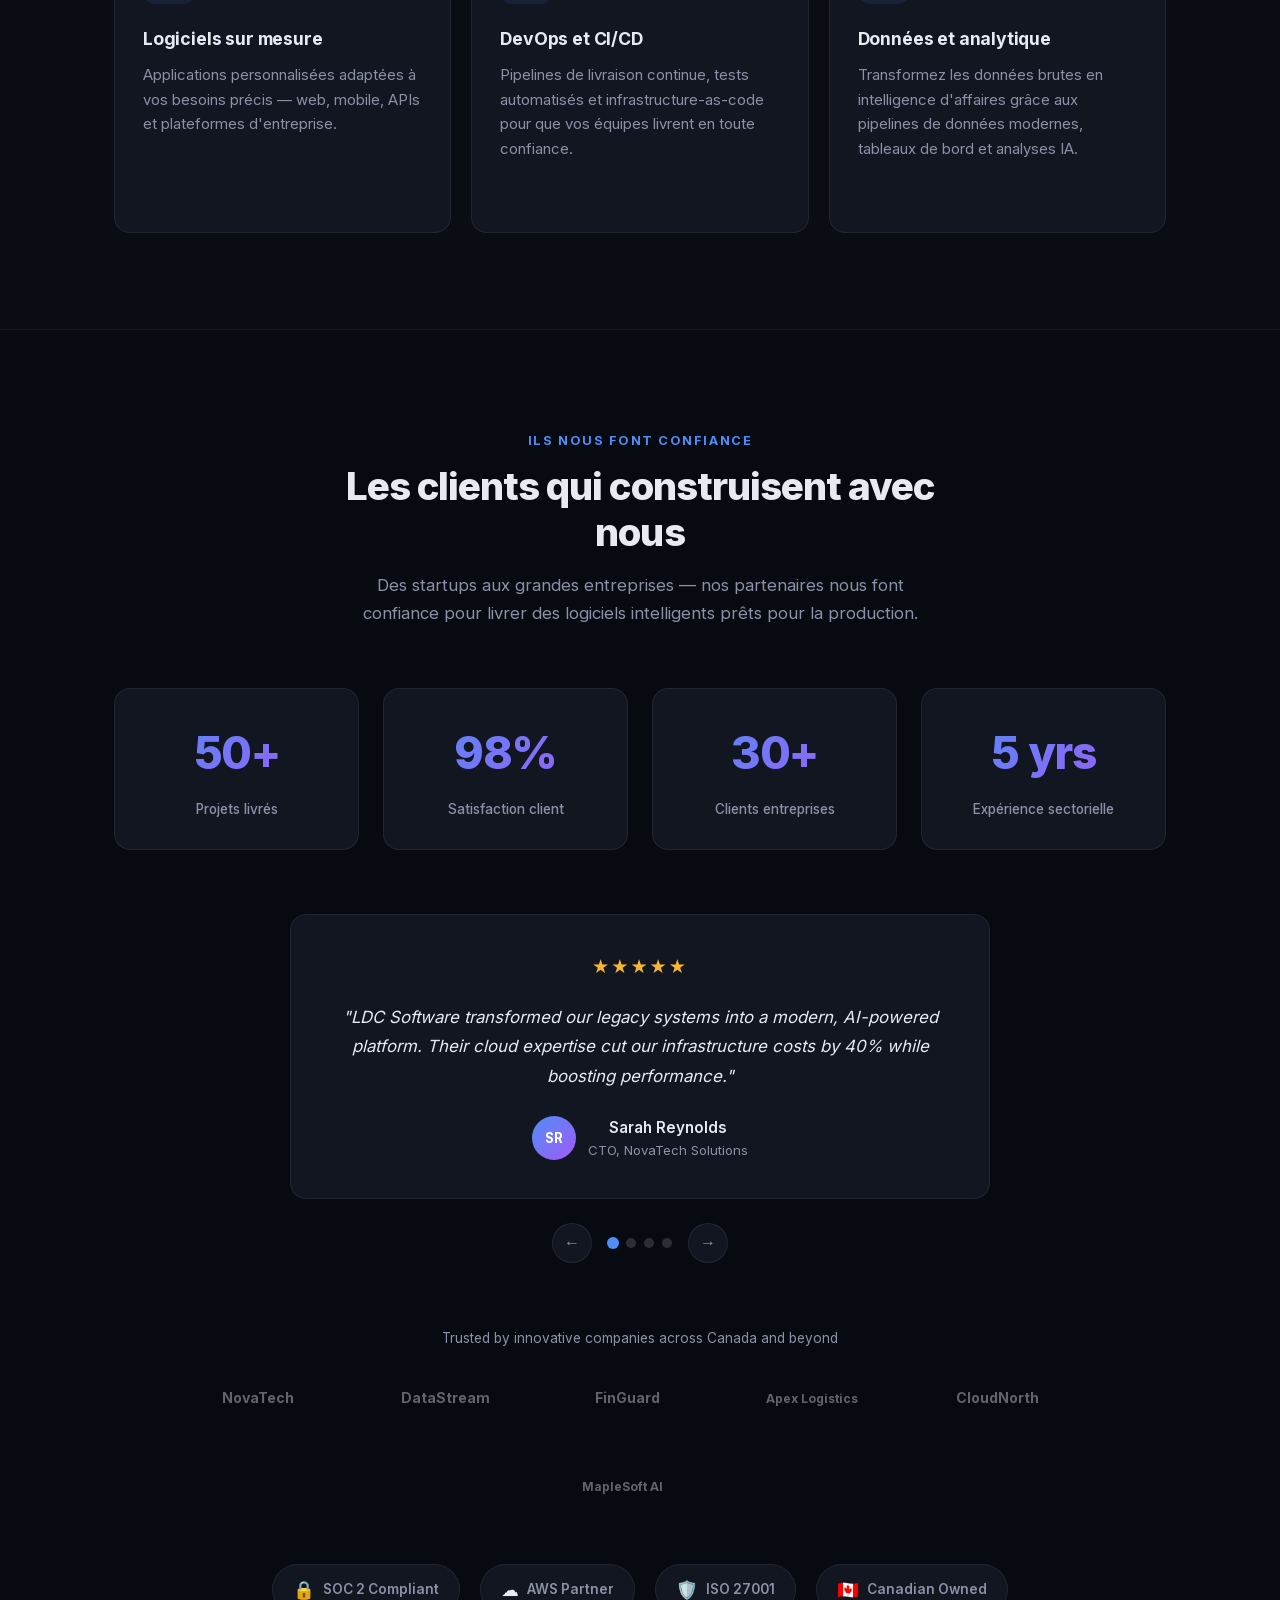
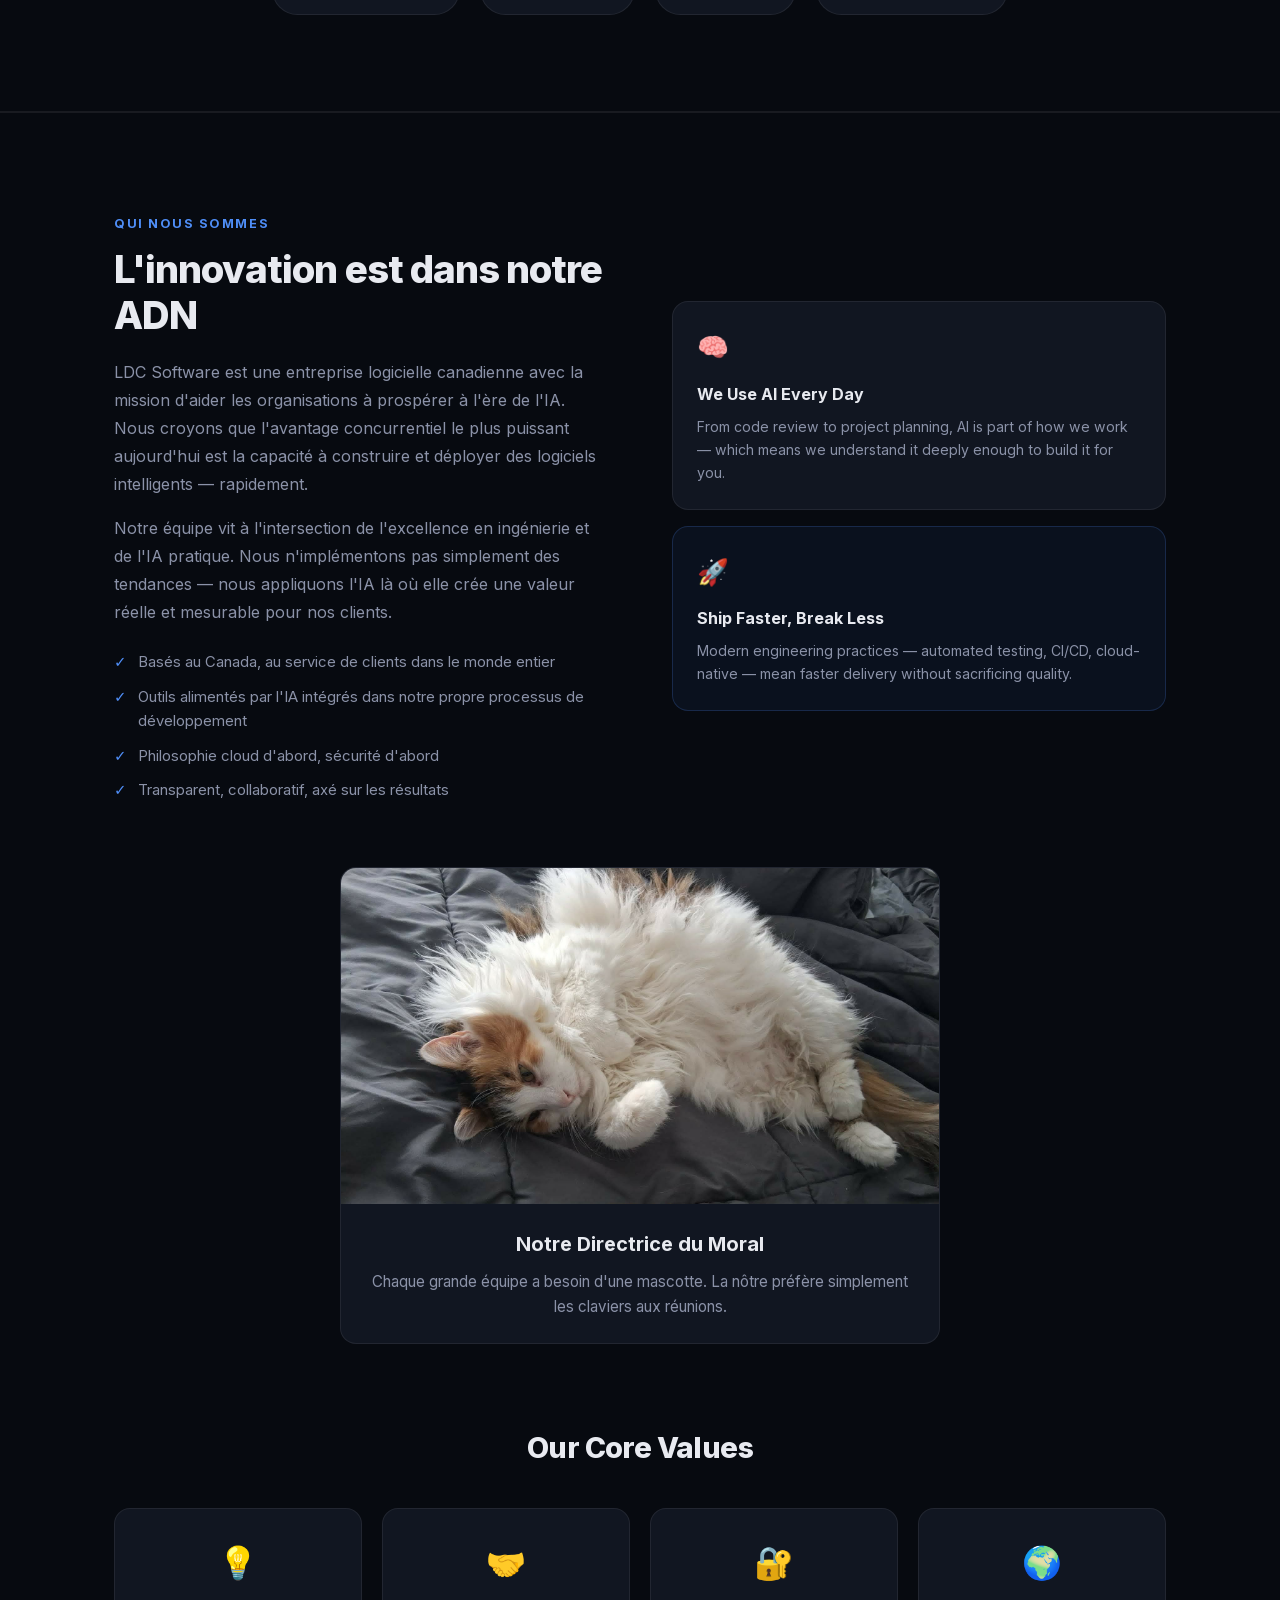
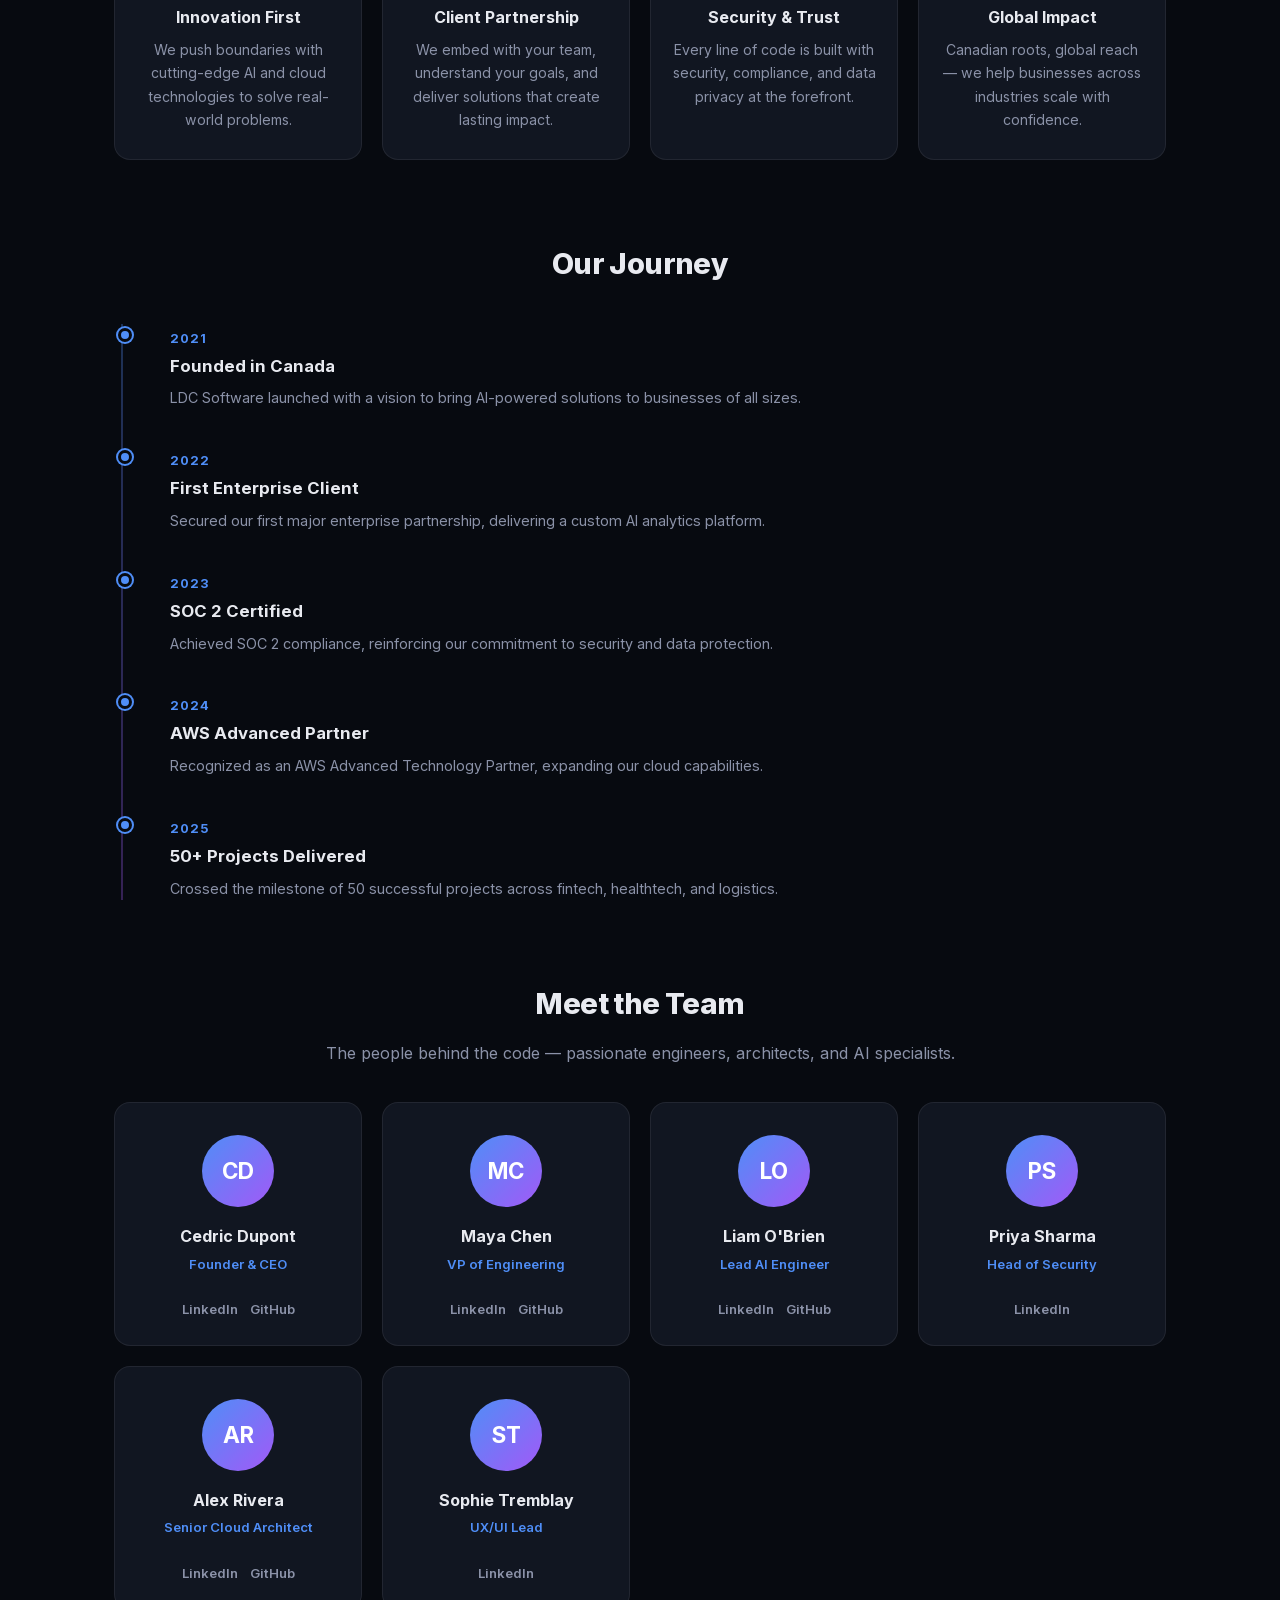
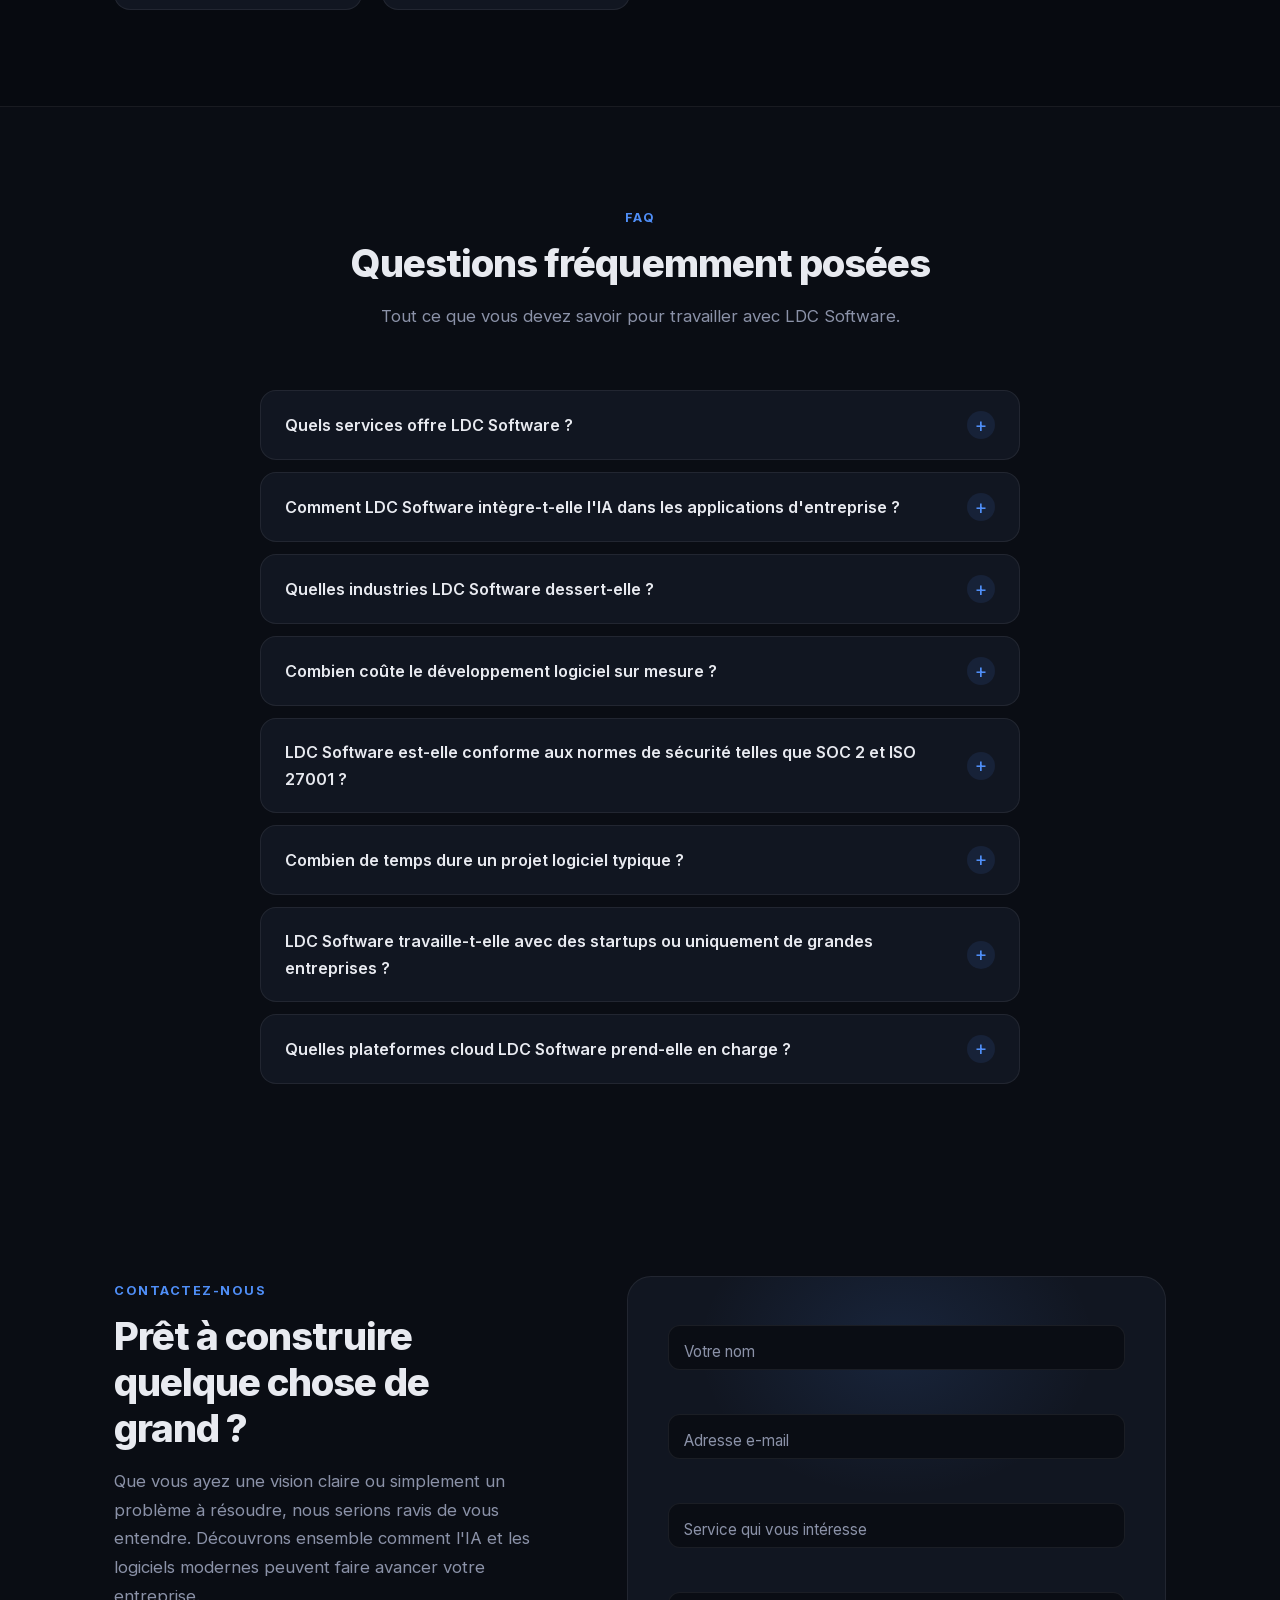
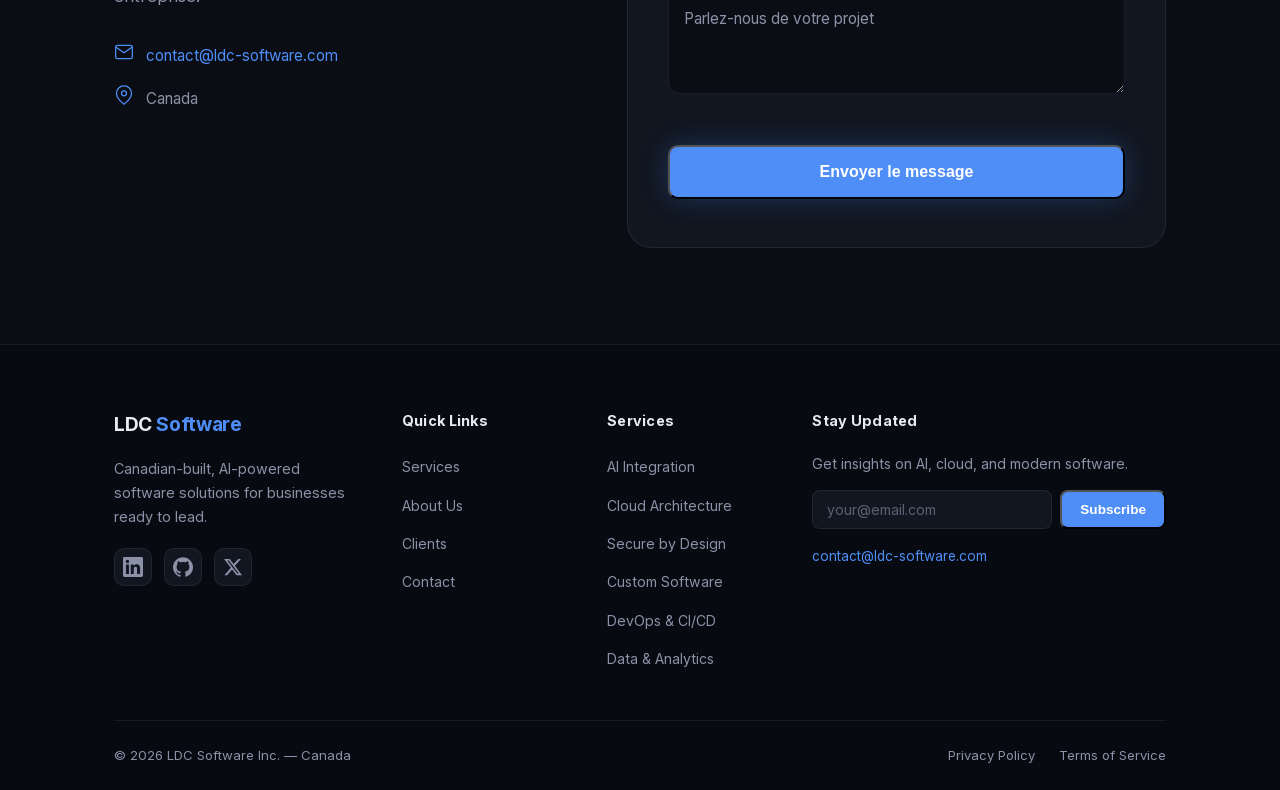
==== commit 068b4c76: "feat: replace office cat image with new Taiga-provided photo (LDC-42) Replace external Pixabay cat i" ====
--- a/fr/index.html
+++ b/fr/index.html
@@ -656,12 +656,12 @@
       <div class="office-cat-section reveal-on-scroll">
         <div class="office-cat-card">
           <img
-            src="https://cdn.pixabay.com/photo/2024/02/28/07/42/european-shorthair-8601492_960_720.jpg"
+            src="../assets/office-cat.jpg"
             alt="A cat sitting on an office desk next to a laptop — our unofficial office mascot"
             class="office-cat-img"
             loading="lazy"
-            width="800"
-            height="533"
+            width="1920"
+            height="1080"
           />
           <div class="office-cat-caption">
             <p class="office-cat-title" data-i18n="cat_title">Notre Directrice du Moral</p>
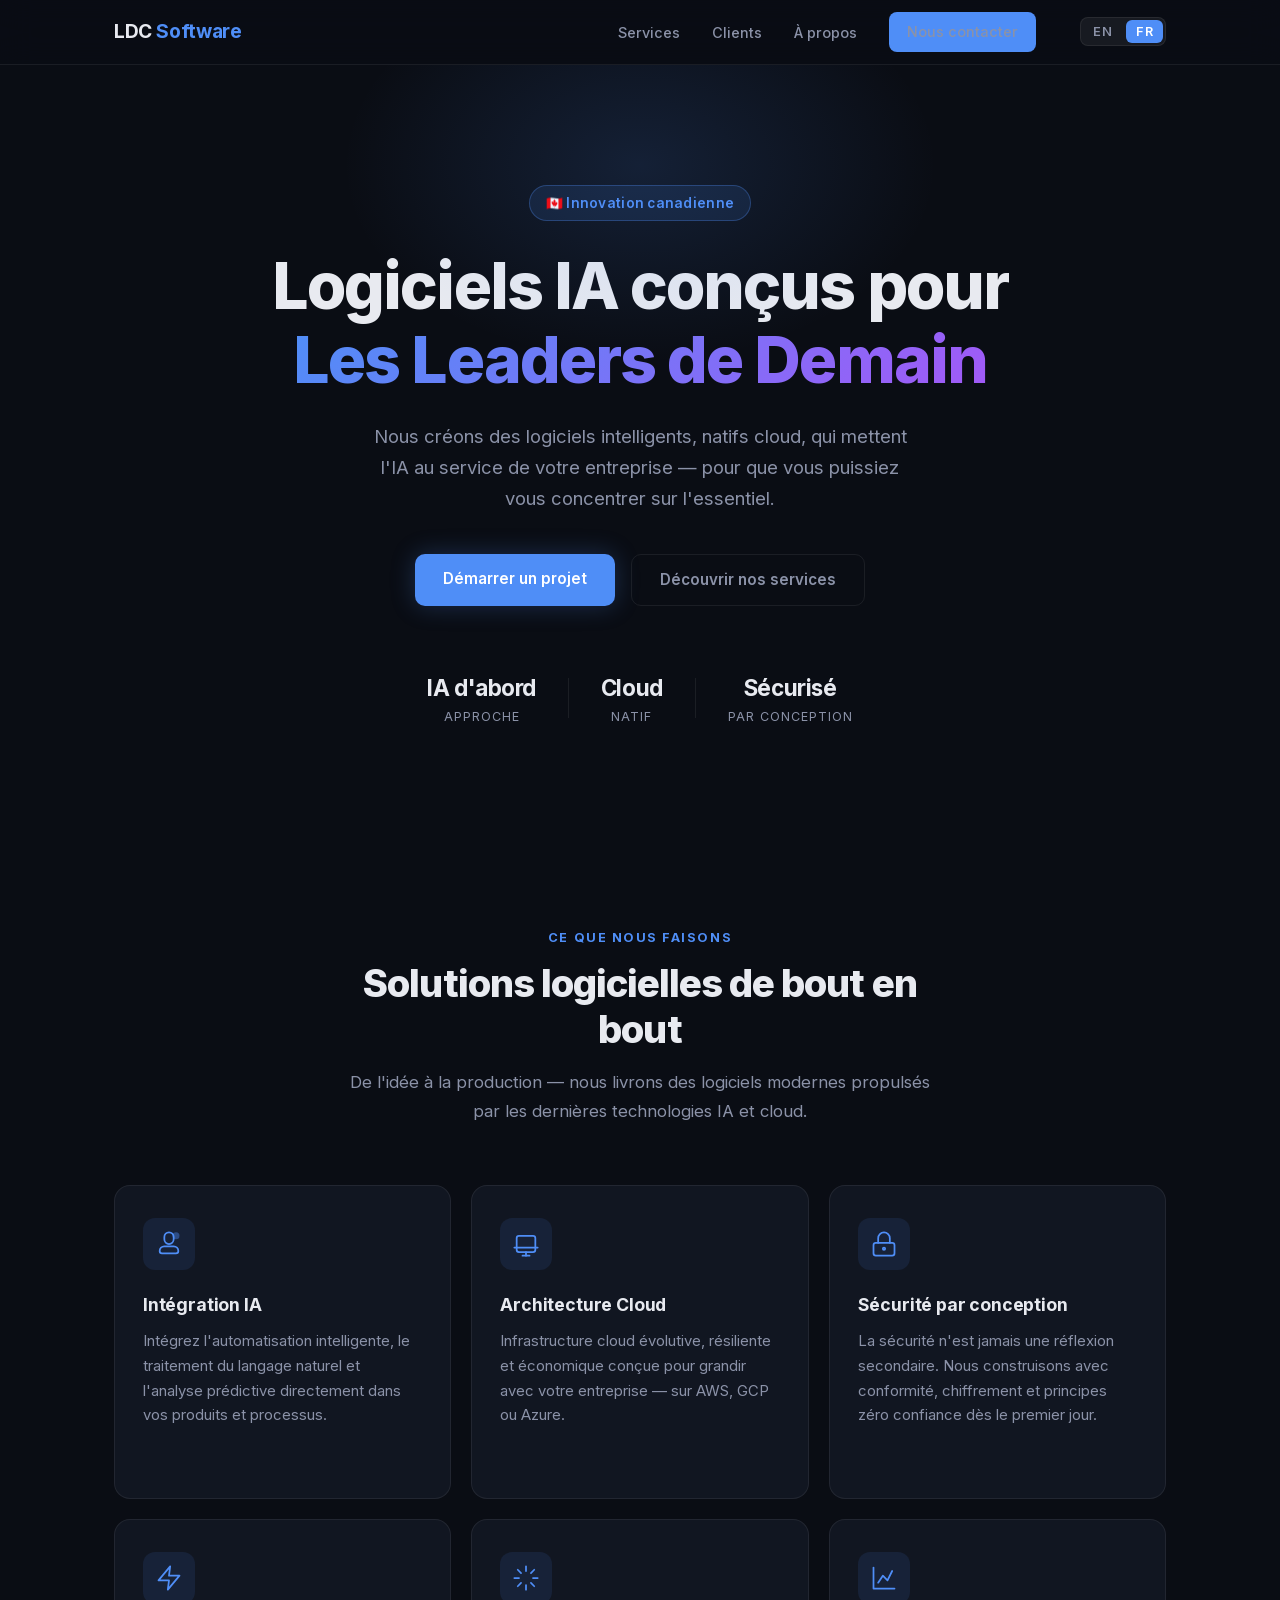
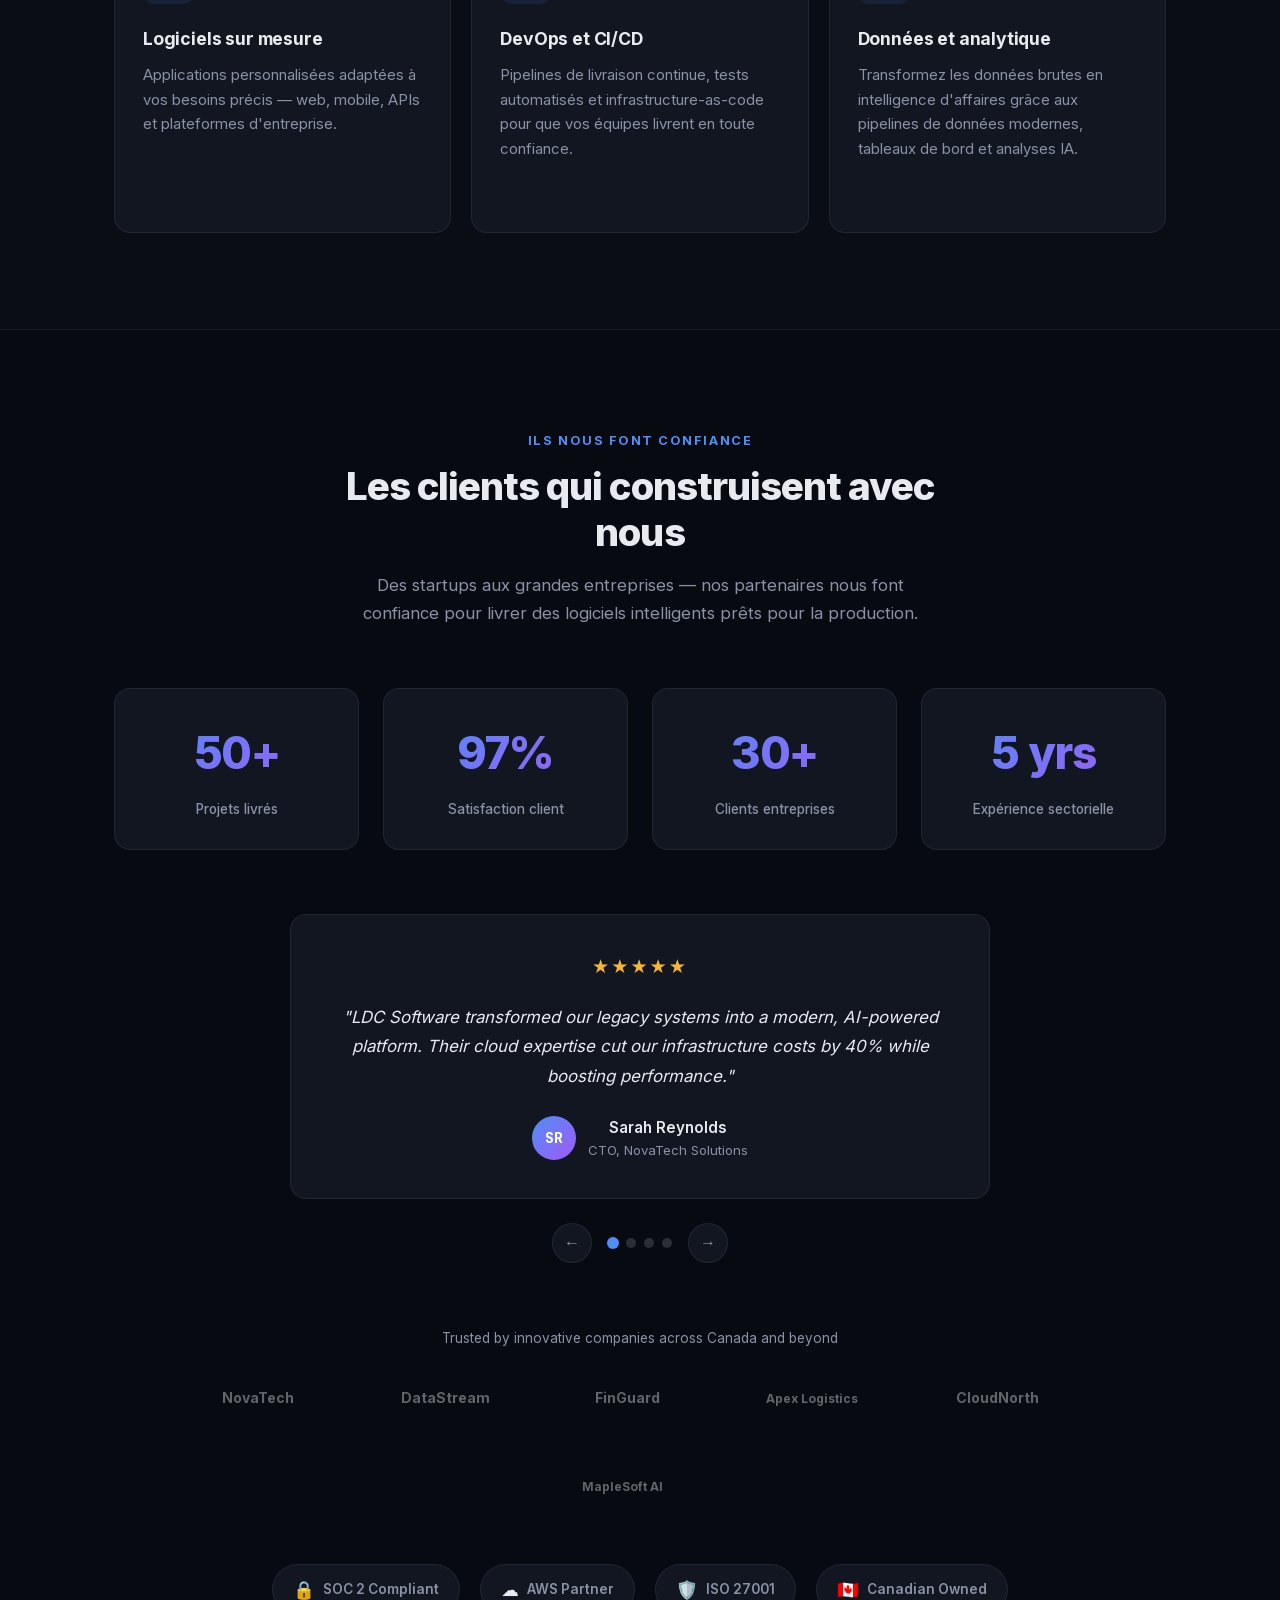
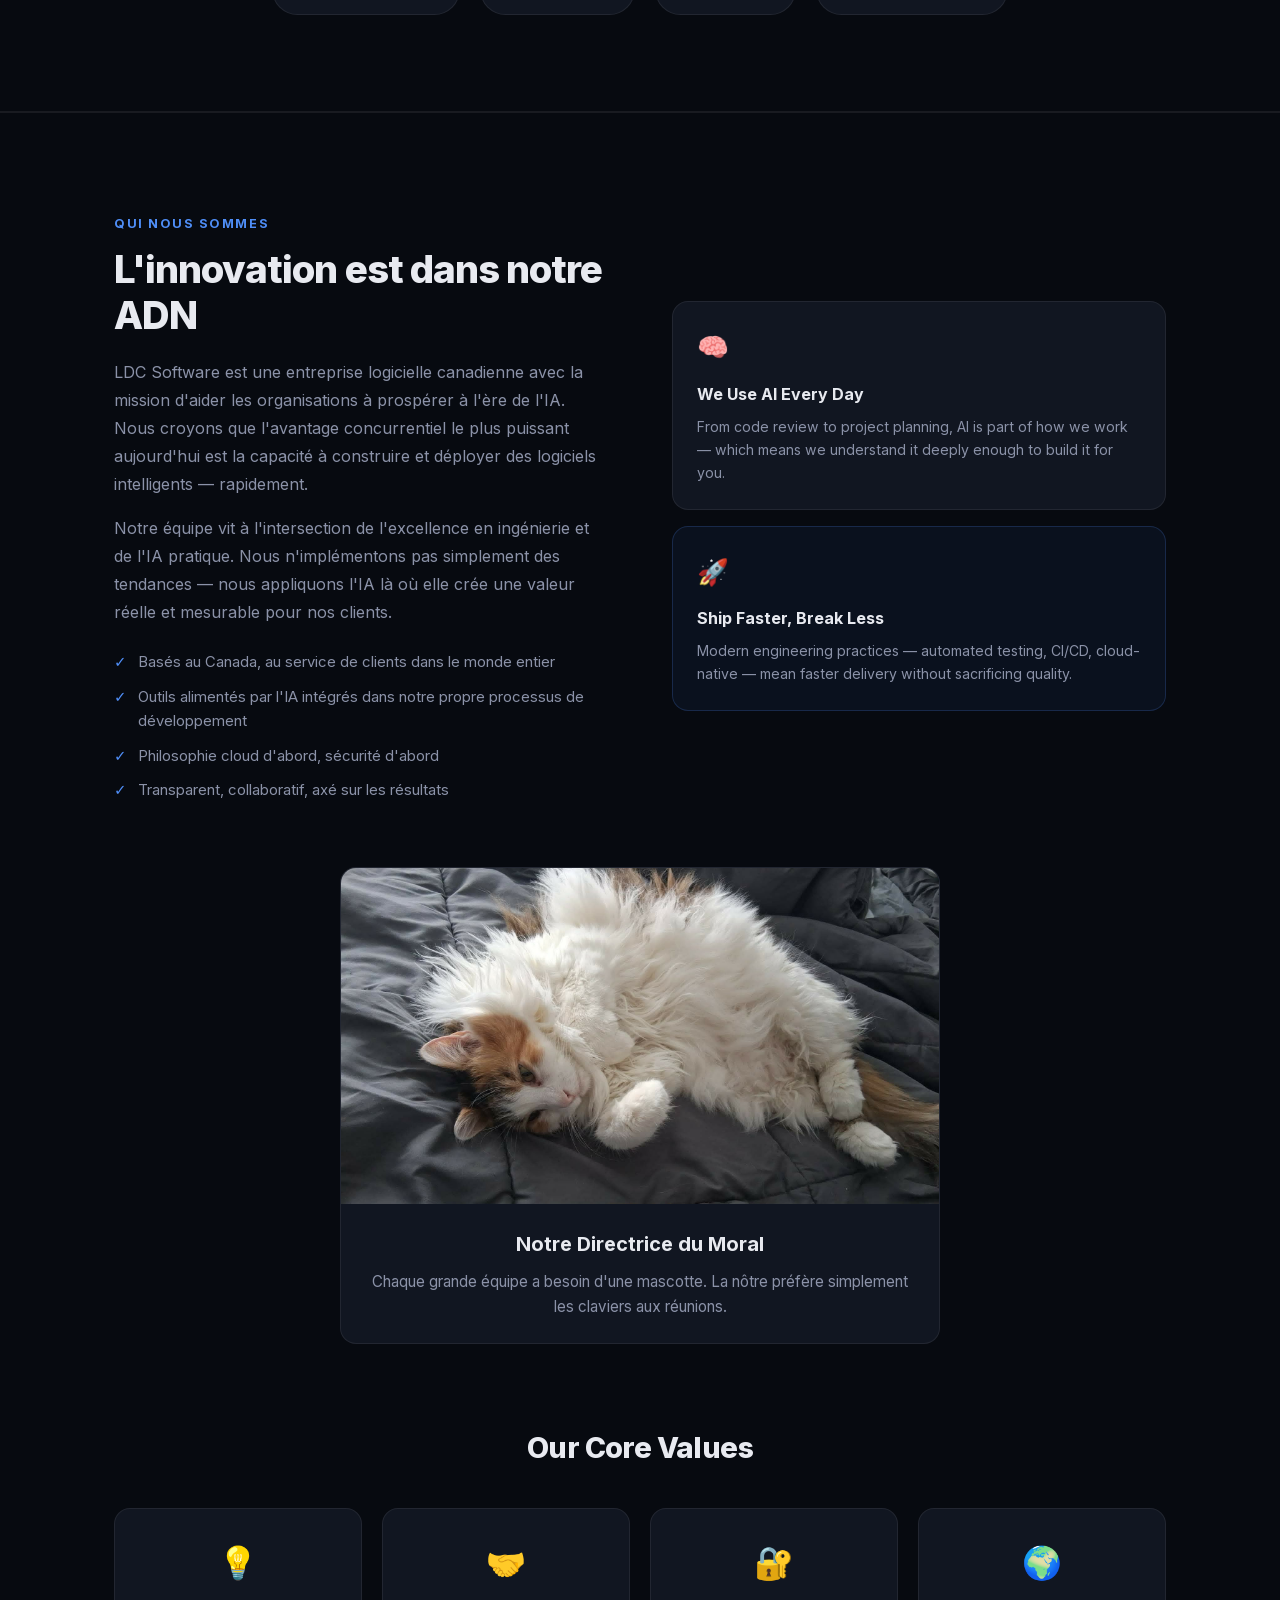
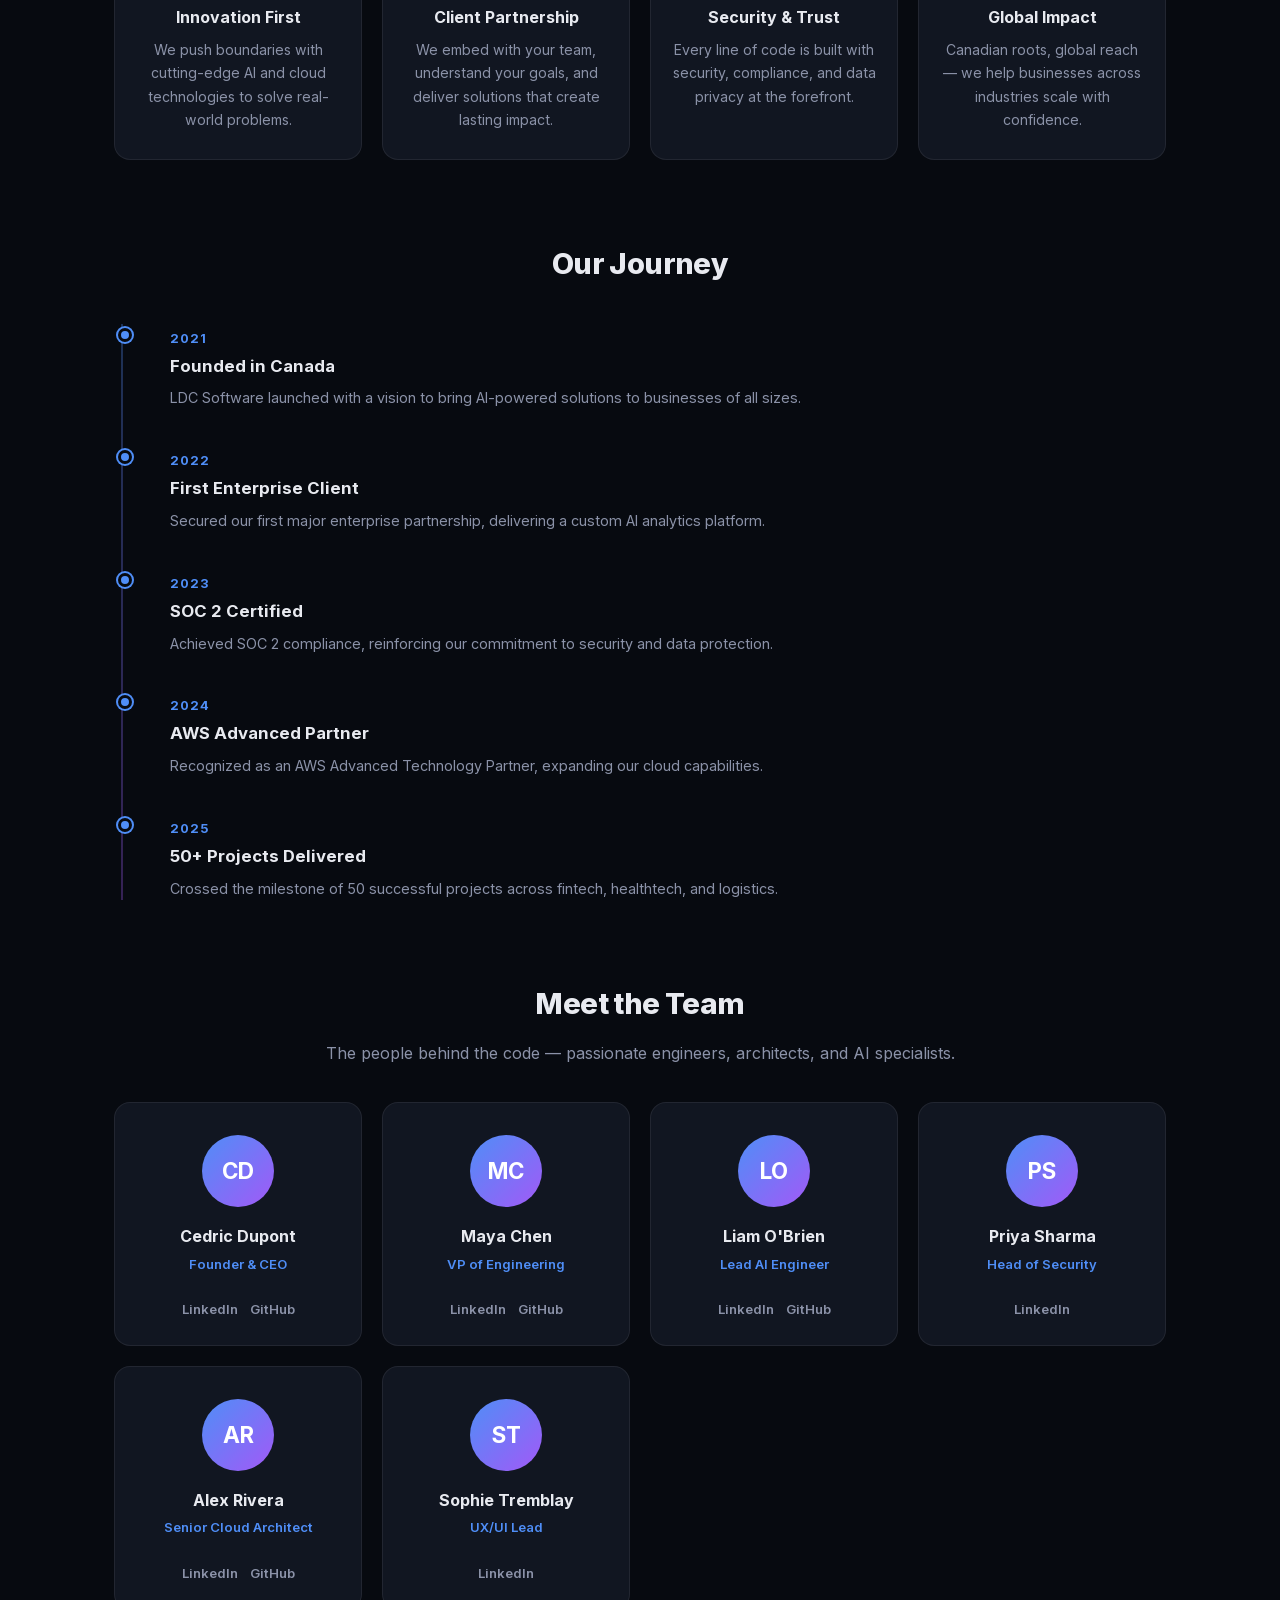
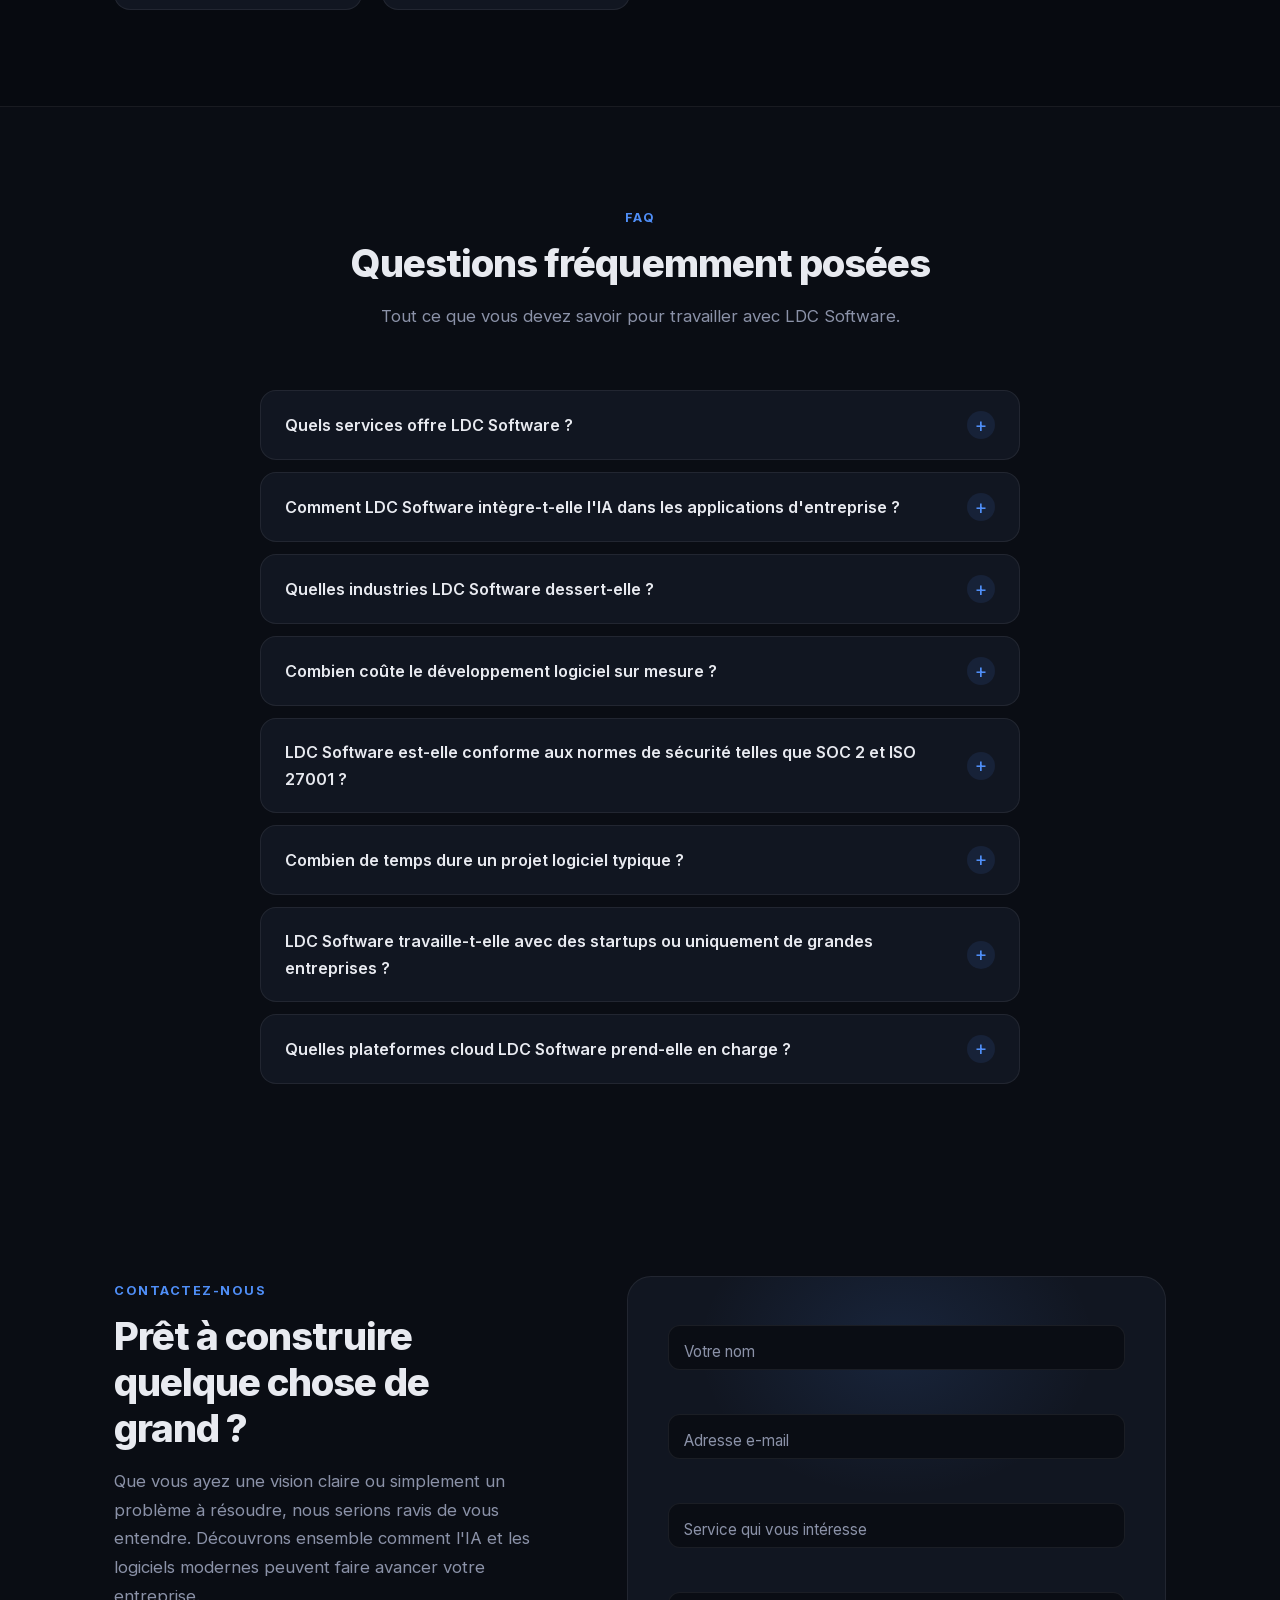
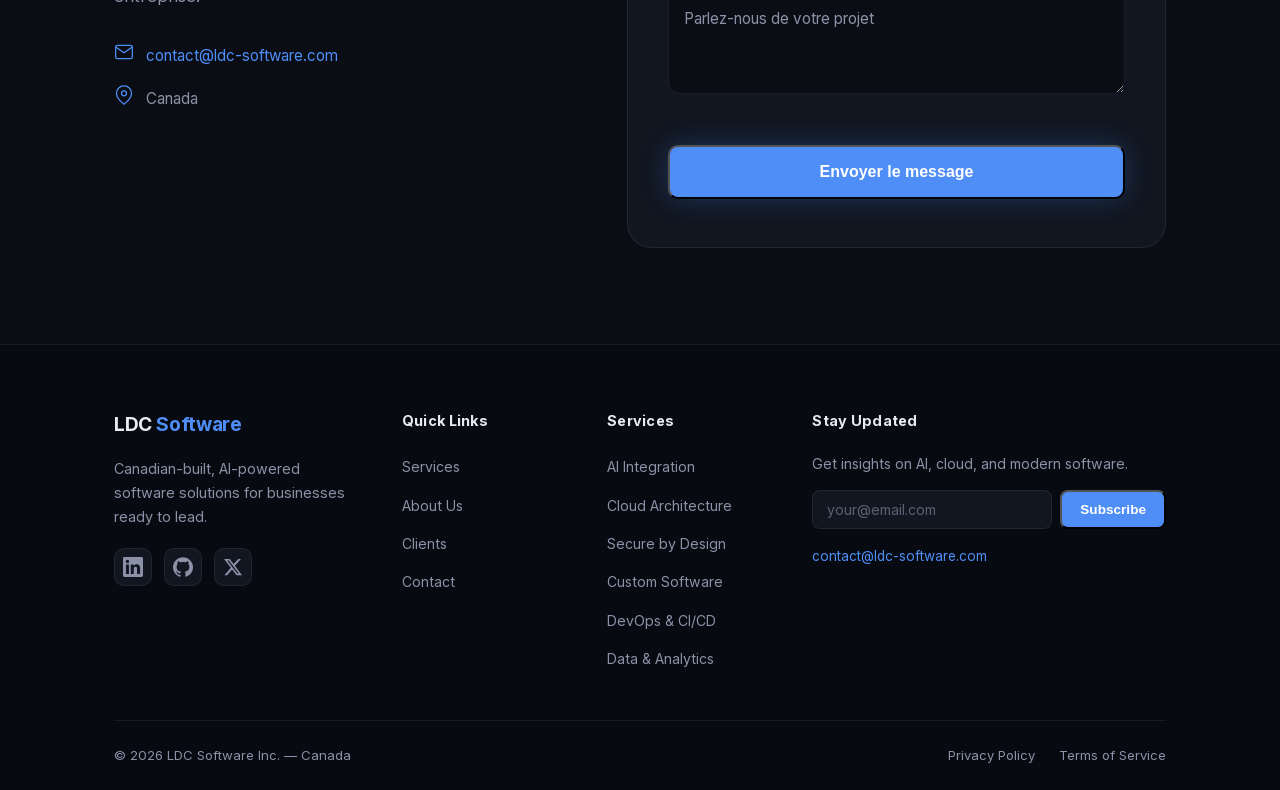
==== commit 23d98f0c: "fix: add --root-dir to lychee and fix fr/ asset paths (LDC-53) Two issues were causing the lychee li" ====
--- a/fr/index.html
+++ b/fr/index.html
@@ -656,7 +656,7 @@
       <div class="office-cat-section reveal-on-scroll">
         <div class="office-cat-card">
           <img
-            src="../assets/office-cat.jpg"
+            src="/assets/office-cat.jpg"
             alt="A cat sitting on an office desk next to a laptop — our unofficial office mascot"
             class="office-cat-img"
             loading="lazy"
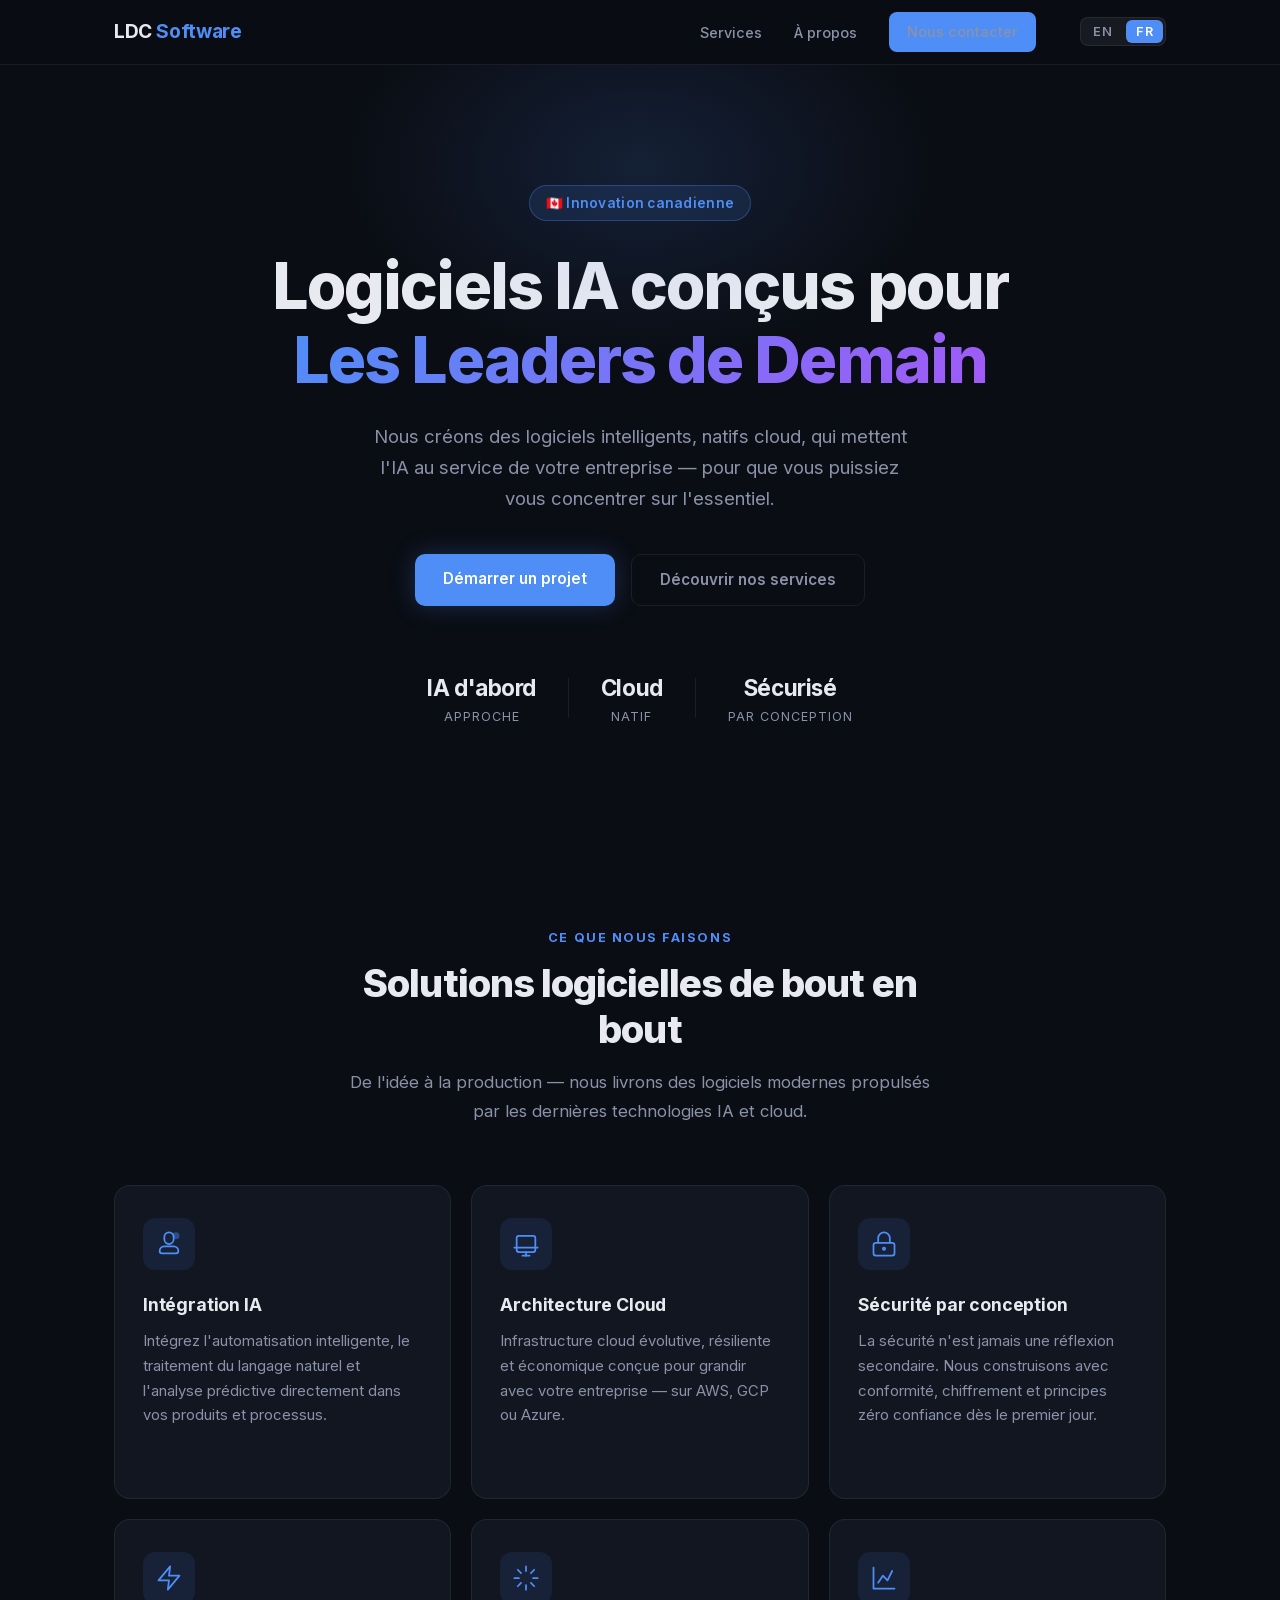
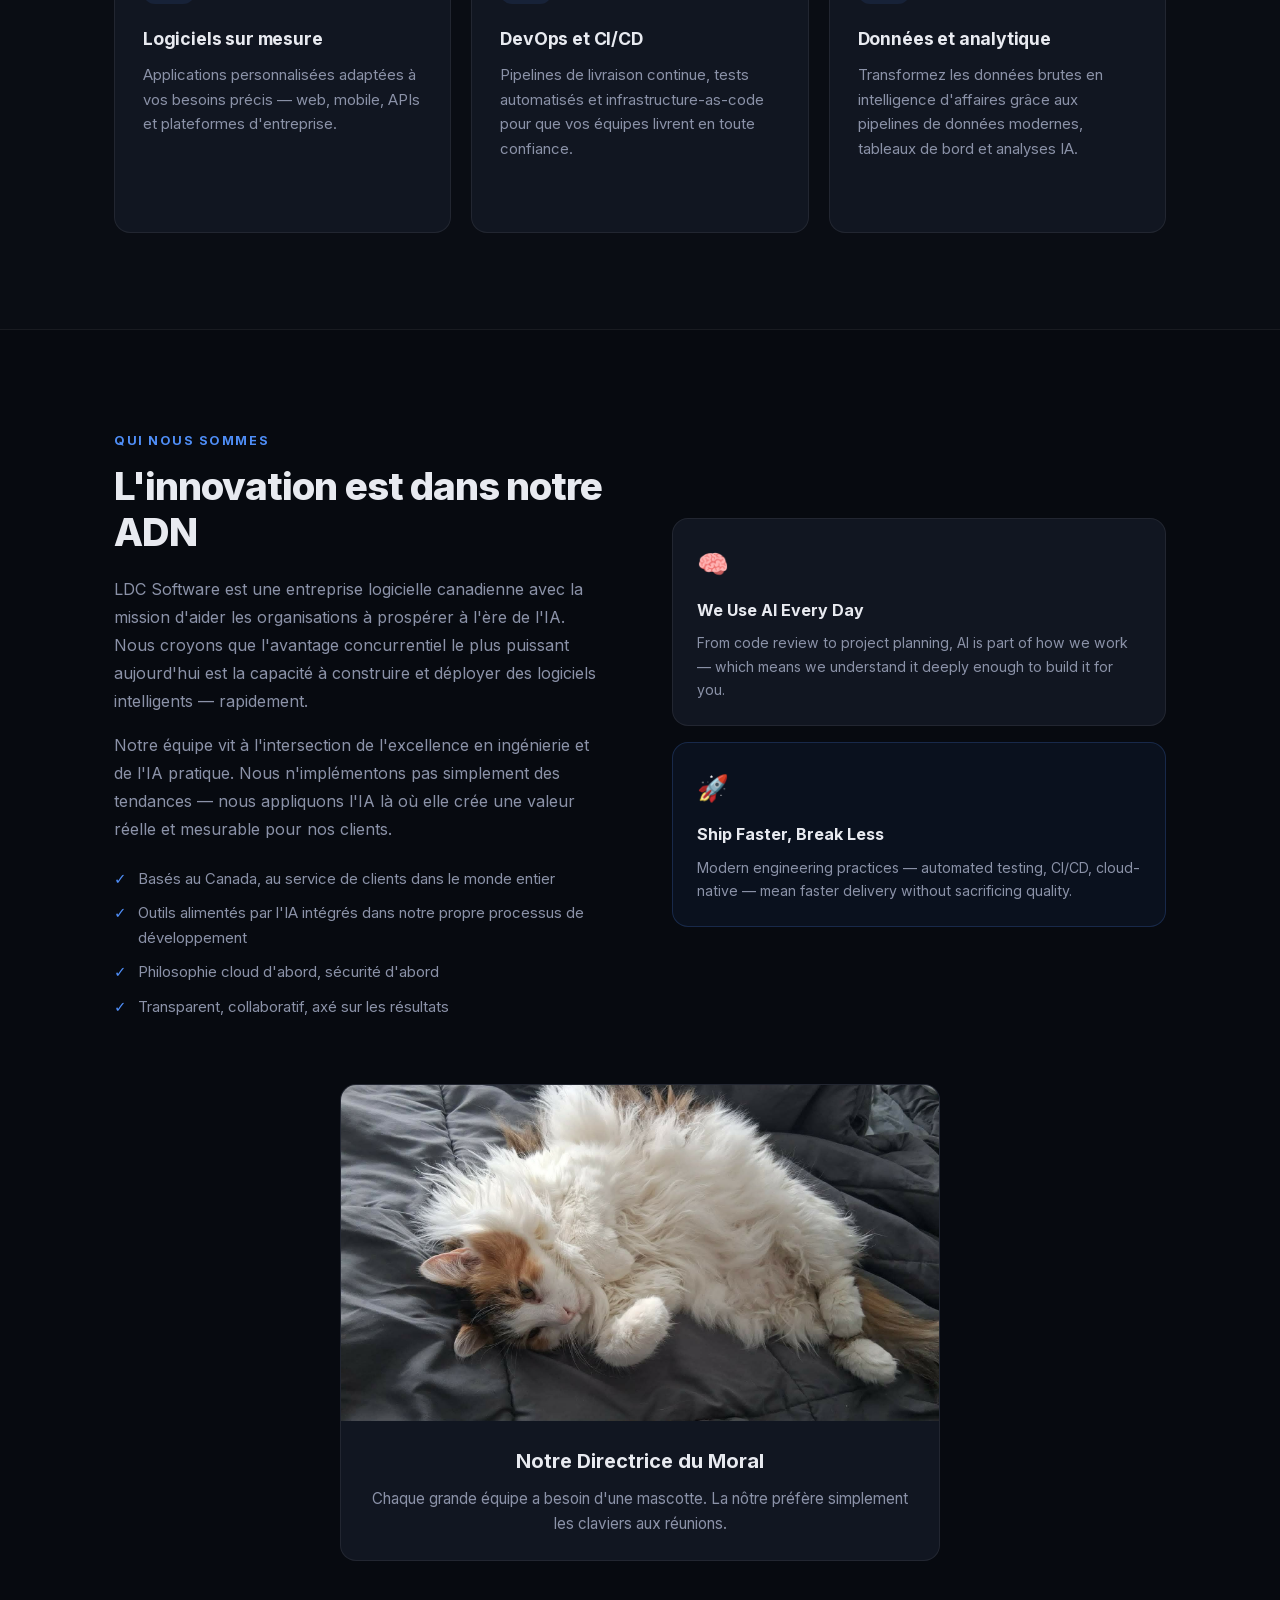
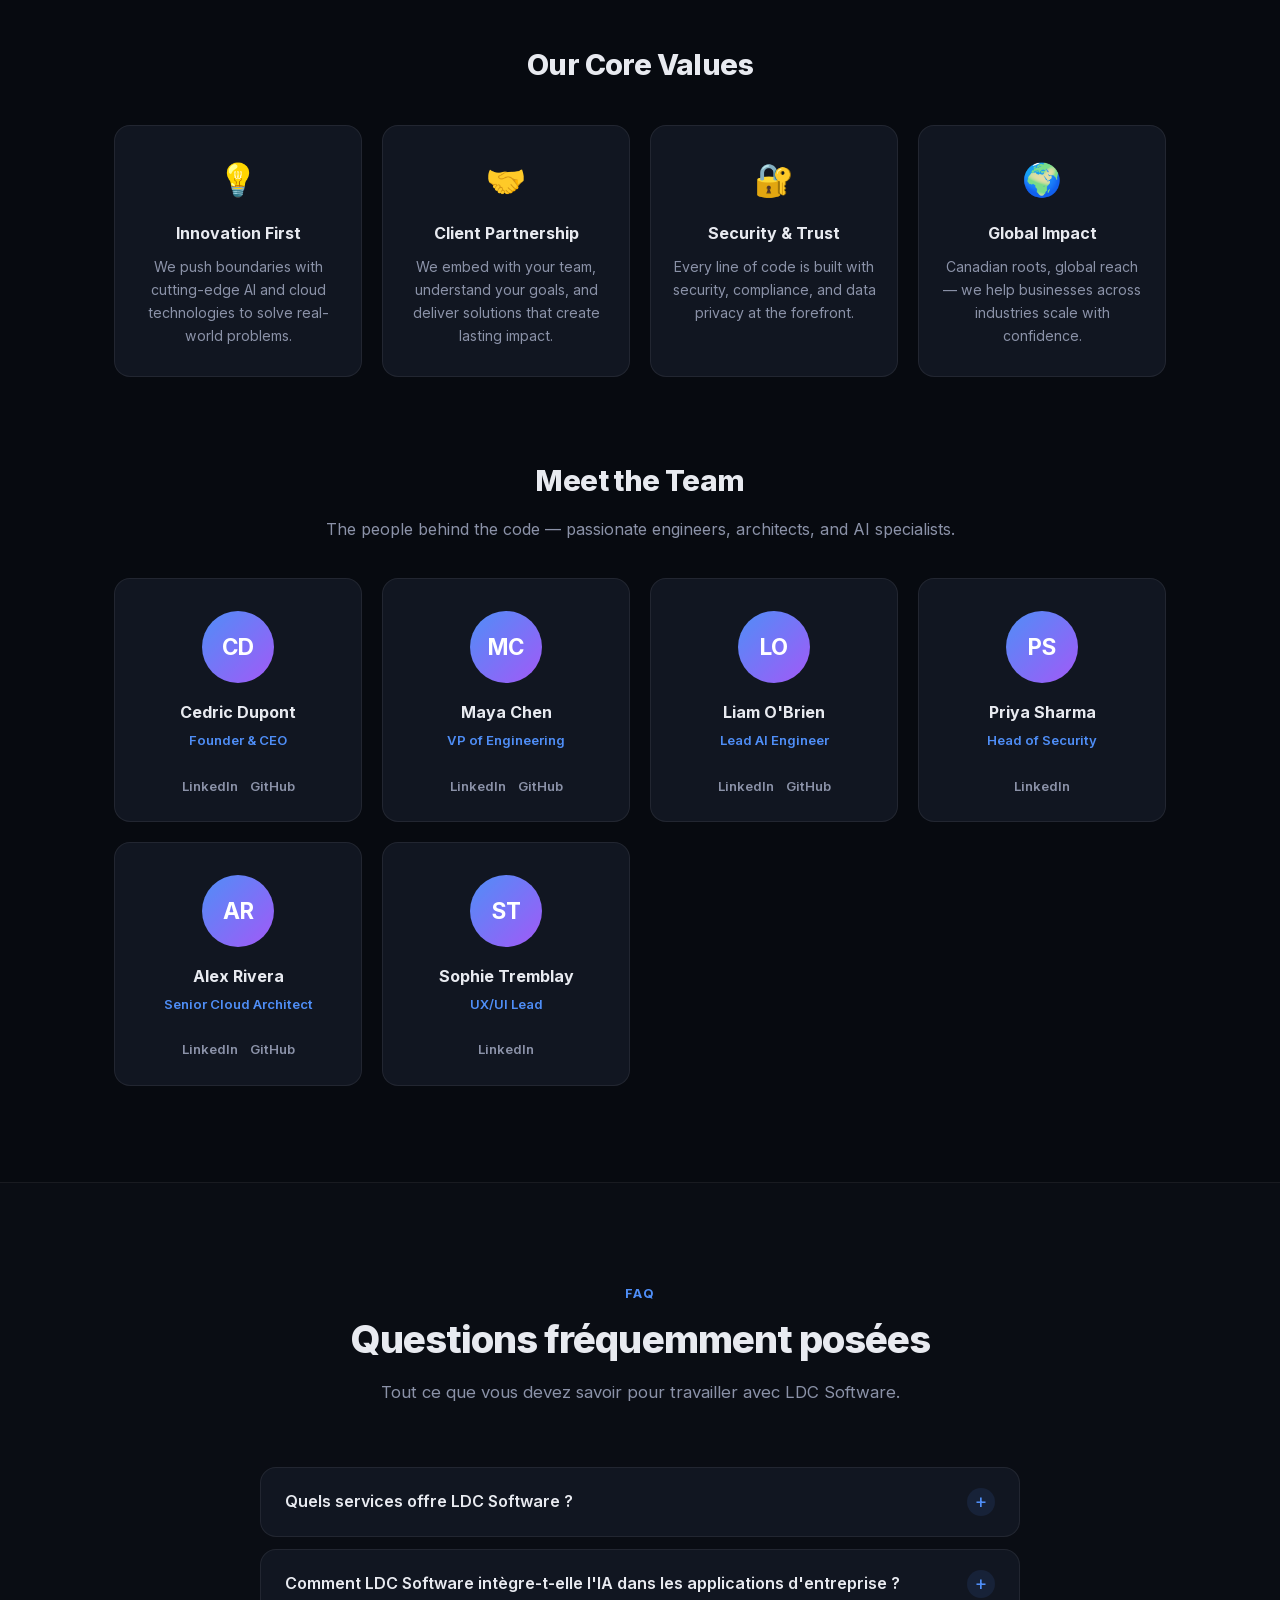
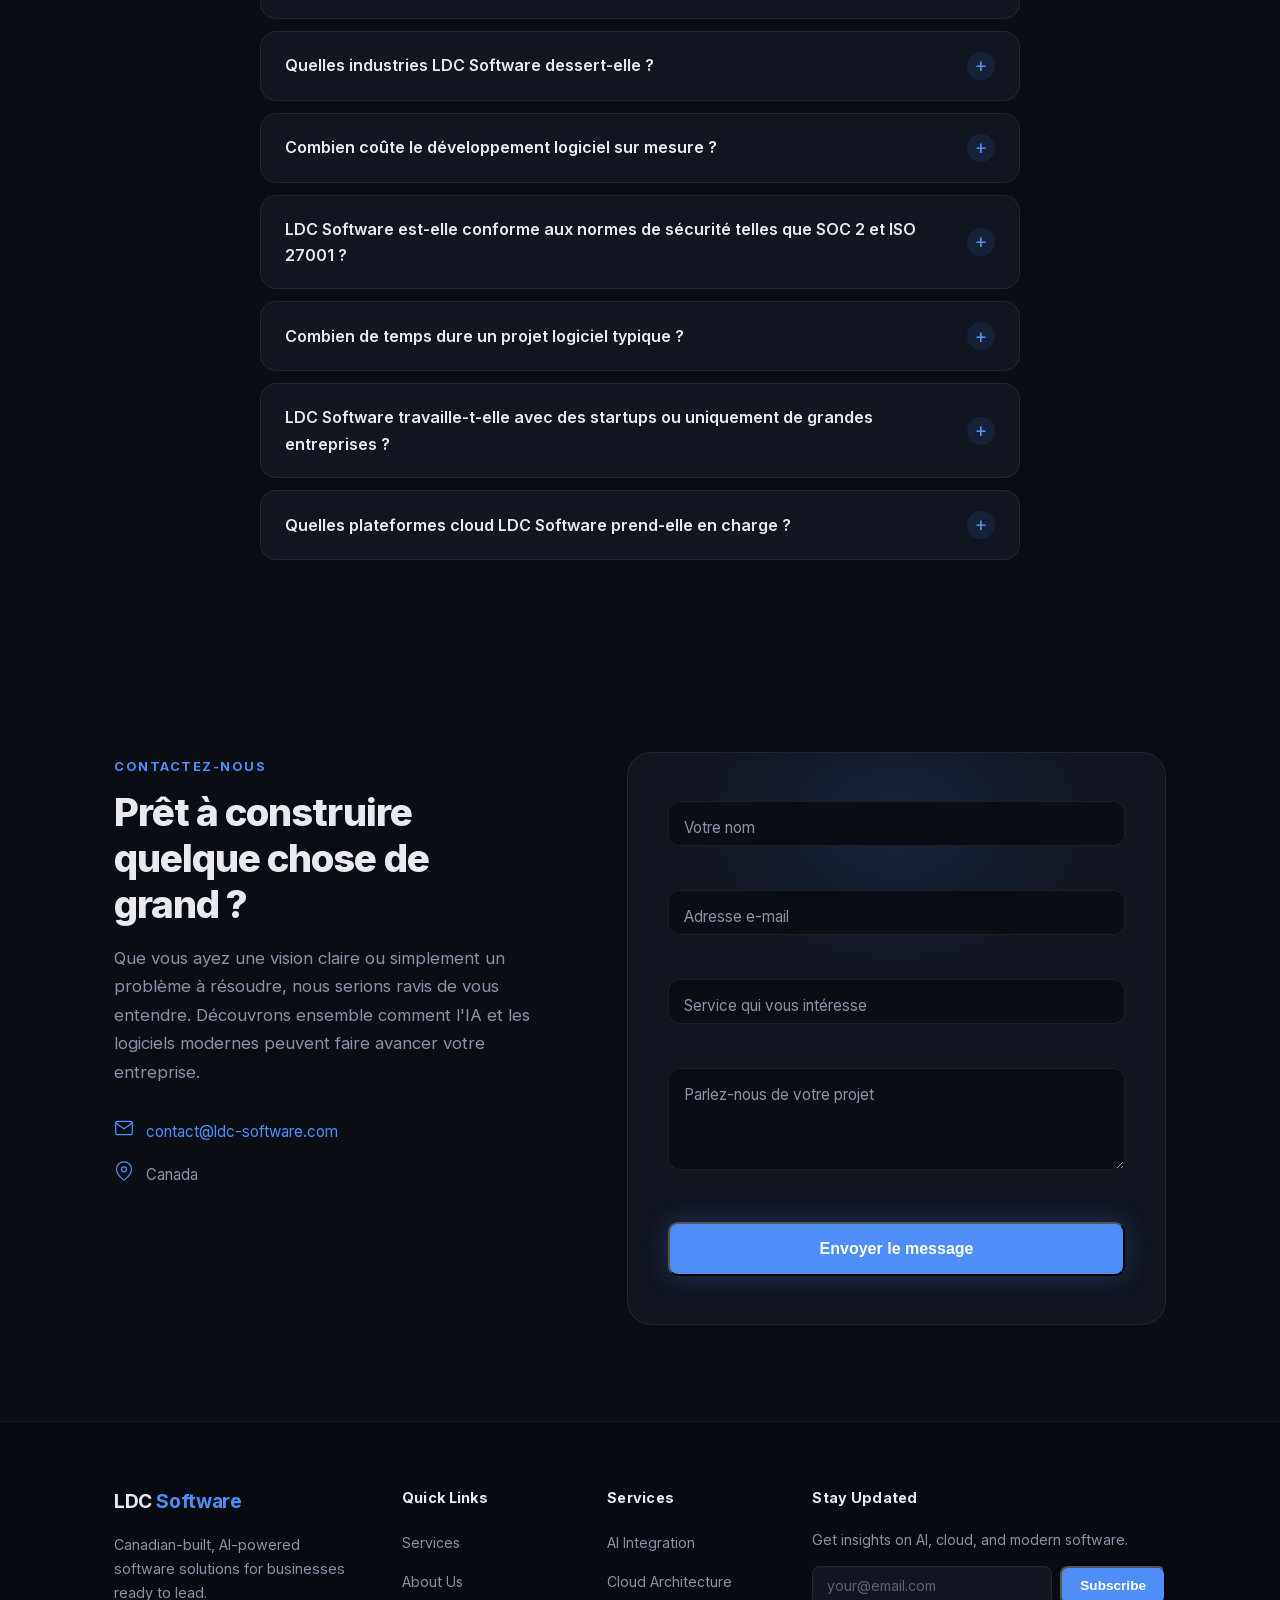
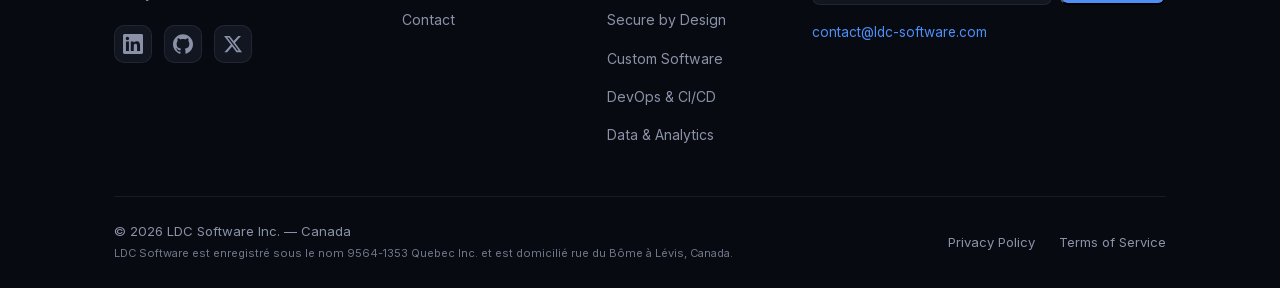
==== commit ef61c875: "chore: remove Clients and Journey sections, add legal footer" ====
--- a/fr/index.html
+++ b/fr/index.html
@@ -331,7 +331,6 @@
       </button>
       <ul class="nav-links" id="nav-menu" role="list">
         <li><a href="#services" class="nav-link" data-section="services" data-i18n="nav_services">Services</a></li>
-        <li><a href="#social-proof" class="nav-link" data-section="social-proof" data-i18n="nav_clients">Clients</a></li>
         <li><a href="#about" class="nav-link" data-section="about" data-i18n="nav_about">À propos</a></li>
         <li><a href="#contact" class="btn btn-sm" data-i18n="nav_contact">Nous contacter</a></li>
         <li>
@@ -453,170 +452,6 @@
           <p class="service-desc" data-i18n="svc6_desc">Transformez les données brutes en intelligence d'affaires grâce aux pipelines de données modernes, tableaux de bord et analyses IA.</p>
           <span class="service-link" data-i18n="svc_learn_html">En savoir plus <span aria-hidden="true">→</span></span>
         </a>
-      </div>
-    </div>
-  </section>
-
-  <!-- Social Proof -->
-  <section class="section section-dark" id="social-proof">
-    <div class="container">
-      <div class="section-header">
-        <span class="section-tag" data-i18n="proof_tag">Ils nous font confiance</span>
-        <h2 class="section-title" data-i18n="proof_title">Les clients qui construisent avec nous</h2>
-        <p class="section-desc" data-i18n="proof_desc">Des startups aux grandes entreprises — nos partenaires nous font confiance pour livrer des logiciels intelligents prêts pour la production.</p>
-      </div>
-
-      <!-- Stats Counter -->
-      <div class="proof-stats" aria-label="Key metrics">
-        <div class="proof-stat">
-          <span class="proof-stat-number" data-target="50" data-suffix="+">0</span>
-          <span class="proof-stat-label" data-i18n="proof_stat1">Projets livrés</span>
-        </div>
-        <div class="proof-stat">
-          <span class="proof-stat-number" data-target="98" data-suffix="%">0</span>
-          <span class="proof-stat-label" data-i18n="proof_stat2">Satisfaction client</span>
-        </div>
-        <div class="proof-stat">
-          <span class="proof-stat-number" data-target="30" data-suffix="+">0</span>
-          <span class="proof-stat-label" data-i18n="proof_stat3">Clients entreprises</span>
-        </div>
-        <div class="proof-stat">
-          <span class="proof-stat-number" data-target="5" data-suffix=" yrs">0</span>
-          <span class="proof-stat-label" data-i18n="proof_stat4">Expérience sectorielle</span>
-        </div>
-      </div>
-
-      <!-- Testimonial Carousel -->
-      <div class="testimonial-carousel" role="region" aria-label="Client testimonials" aria-roledescription="carousel">
-        <div class="testimonial-track" aria-live="polite">
-          <div class="testimonial-slide active" role="group" aria-roledescription="slide" aria-label="Testimonial 1 of 4">
-            <div class="testimonial-card">
-              <div class="testimonial-stars" aria-label="5 out of 5 stars">★★★★★</div>
-              <blockquote class="testimonial-quote">
-                "LDC Software transformed our legacy systems into a modern, AI-powered platform. Their cloud expertise cut our infrastructure costs by 40% while boosting performance."
-              </blockquote>
-              <div class="testimonial-author">
-                <div class="testimonial-avatar" aria-hidden="true">SR</div>
-                <div>
-                  <p class="testimonial-name">Sarah Reynolds</p>
-                  <p class="testimonial-role">CTO, NovaTech Solutions</p>
-                </div>
-              </div>
-            </div>
-          </div>
-          <div class="testimonial-slide" role="group" aria-roledescription="slide" aria-label="Testimonial 2 of 4">
-            <div class="testimonial-card">
-              <div class="testimonial-stars" aria-label="5 out of 5 stars">★★★★★</div>
-              <blockquote class="testimonial-quote">
-                "The team delivered our custom analytics dashboard in record time. Their AI integration expertise is genuinely world-class — it's now our biggest competitive edge."
-              </blockquote>
-              <div class="testimonial-author">
-                <div class="testimonial-avatar" aria-hidden="true">MP</div>
-                <div>
-                  <p class="testimonial-name">Marcus Pelletier</p>
-                  <p class="testimonial-role">VP Engineering, DataStream Inc.</p>
-                </div>
-              </div>
-            </div>
-          </div>
-          <div class="testimonial-slide" role="group" aria-roledescription="slide" aria-label="Testimonial 3 of 4">
-            <div class="testimonial-card">
-              <div class="testimonial-stars" aria-label="5 out of 5 stars">★★★★★</div>
-              <blockquote class="testimonial-quote">
-                "Security-first is not just a buzzword with LDC. They architected our fintech platform with zero-trust principles, and we passed SOC 2 compliance on the first audit."
-              </blockquote>
-              <div class="testimonial-author">
-                <div class="testimonial-avatar" aria-hidden="true">AL</div>
-                <div>
-                  <p class="testimonial-name">Anika Larsen</p>
-                  <p class="testimonial-role">CEO, FinGuard Technologies</p>
-                </div>
-              </div>
-            </div>
-          </div>
-          <div class="testimonial-slide" role="group" aria-roledescription="slide" aria-label="Testimonial 4 of 4">
-            <div class="testimonial-card">
-              <div class="testimonial-stars" aria-label="5 out of 5 stars">★★★★★</div>
-              <blockquote class="testimonial-quote">
-                "From initial concept to production deployment, LDC was an extension of our team. Their DevOps pipeline cut our release cycle from weeks to hours."
-              </blockquote>
-              <div class="testimonial-author">
-                <div class="testimonial-avatar" aria-hidden="true">JW</div>
-                <div>
-                  <p class="testimonial-name">James Whitfield</p>
-                  <p class="testimonial-role">Director of Product, Apex Logistics</p>
-                </div>
-              </div>
-            </div>
-          </div>
-        </div>
-        <div class="testimonial-controls">
-          <button class="testimonial-btn testimonial-prev" aria-label="Previous testimonial">&larr;</button>
-          <div class="testimonial-dots" role="tablist" aria-label="Testimonial navigation">
-            <button class="testimonial-dot active" role="tab" aria-selected="true" aria-label="Show testimonial 1"></button>
-            <button class="testimonial-dot" role="tab" aria-selected="false" aria-label="Show testimonial 2"></button>
-            <button class="testimonial-dot" role="tab" aria-selected="false" aria-label="Show testimonial 3"></button>
-            <button class="testimonial-dot" role="tab" aria-selected="false" aria-label="Show testimonial 4"></button>
-          </div>
-          <button class="testimonial-btn testimonial-next" aria-label="Next testimonial">&rarr;</button>
-        </div>
-      </div>
-
-      <!-- Client Logos -->
-      <div class="client-logos" aria-label="Our clients">
-        <p class="client-logos-label">Trusted by innovative companies across Canada and beyond</p>
-        <div class="logo-bar">
-          <div class="client-logo">
-            <svg width="120" height="32" viewBox="0 0 120 32" fill="currentColor" aria-label="NovaTech">
-              <text x="10" y="22" font-family="Inter, sans-serif" font-size="14" font-weight="700">NovaTech</text>
-            </svg>
-          </div>
-          <div class="client-logo">
-            <svg width="120" height="32" viewBox="0 0 120 32" fill="currentColor" aria-label="DataStream">
-              <text x="5" y="22" font-family="Inter, sans-serif" font-size="14" font-weight="700">DataStream</text>
-            </svg>
-          </div>
-          <div class="client-logo">
-            <svg width="120" height="32" viewBox="0 0 120 32" fill="currentColor" aria-label="FinGuard">
-              <text x="15" y="22" font-family="Inter, sans-serif" font-size="14" font-weight="700">FinGuard</text>
-            </svg>
-          </div>
-          <div class="client-logo">
-            <svg width="120" height="32" viewBox="0 0 120 32" fill="currentColor" aria-label="Apex Logistics">
-              <text x="2" y="22" font-family="Inter, sans-serif" font-size="12" font-weight="700">Apex Logistics</text>
-            </svg>
-          </div>
-          <div class="client-logo">
-            <svg width="120" height="32" viewBox="0 0 120 32" fill="currentColor" aria-label="CloudNorth">
-              <text x="8" y="22" font-family="Inter, sans-serif" font-size="14" font-weight="700">CloudNorth</text>
-            </svg>
-          </div>
-          <div class="client-logo">
-            <svg width="120" height="32" viewBox="0 0 120 32" fill="currentColor" aria-label="MapleSoft AI">
-              <text x="2" y="22" font-family="Inter, sans-serif" font-size="12" font-weight="700">MapleSoft AI</text>
-            </svg>
-          </div>
-        </div>
-      </div>
-
-      <!-- Trust Badges -->
-      <div class="trust-badges" aria-label="Trust certifications">
-        <div class="trust-badge">
-          <span class="trust-badge-icon">🔒</span>
-          <span class="trust-badge-text">SOC 2 Compliant</span>
-        </div>
-        <div class="trust-badge">
-          <span class="trust-badge-icon">☁️</span>
-          <span class="trust-badge-text">AWS Partner</span>
-        </div>
-        <div class="trust-badge">
-          <span class="trust-badge-icon">🛡️</span>
-          <span class="trust-badge-text">ISO 27001</span>
-        </div>
-        <div class="trust-badge">
-          <span class="trust-badge-icon">🇨🇦</span>
-          <span class="trust-badge-text">Canadian Owned</span>
-        </div>
       </div>
     </div>
   </section>
@@ -693,53 +528,6 @@
             <div class="value-icon">🌍</div>
             <h4 class="value-title">Global Impact</h4>
             <p class="value-desc">Canadian roots, global reach — we help businesses across industries scale with confidence.</p>
-          </div>
-        </div>
-      </div>
-
-      <!-- Timeline / Milestones -->
-      <div class="timeline-section" aria-label="Company milestones">
-        <h3 class="timeline-heading">Our Journey</h3>
-        <div class="timeline">
-          <div class="timeline-item reveal-on-scroll" data-year="2021">
-            <div class="timeline-marker"></div>
-            <div class="timeline-content">
-              <span class="timeline-year">2021</span>
-              <h4>Founded in Canada</h4>
-              <p>LDC Software launched with a vision to bring AI-powered solutions to businesses of all sizes.</p>
-            </div>
-          </div>
-          <div class="timeline-item reveal-on-scroll" data-year="2022">
-            <div class="timeline-marker"></div>
-            <div class="timeline-content">
-              <span class="timeline-year">2022</span>
-              <h4>First Enterprise Client</h4>
-              <p>Secured our first major enterprise partnership, delivering a custom AI analytics platform.</p>
-            </div>
-          </div>
-          <div class="timeline-item reveal-on-scroll" data-year="2023">
-            <div class="timeline-marker"></div>
-            <div class="timeline-content">
-              <span class="timeline-year">2023</span>
-              <h4>SOC 2 Certified</h4>
-              <p>Achieved SOC 2 compliance, reinforcing our commitment to security and data protection.</p>
-            </div>
-          </div>
-          <div class="timeline-item reveal-on-scroll" data-year="2024">
-            <div class="timeline-marker"></div>
-            <div class="timeline-content">
-              <span class="timeline-year">2024</span>
-              <h4>AWS Advanced Partner</h4>
-              <p>Recognized as an AWS Advanced Technology Partner, expanding our cloud capabilities.</p>
-            </div>
-          </div>
-          <div class="timeline-item reveal-on-scroll" data-year="2025">
-            <div class="timeline-marker"></div>
-            <div class="timeline-content">
-              <span class="timeline-year">2025</span>
-              <h4>50+ Projects Delivered</h4>
-              <p>Crossed the milestone of 50 successful projects across fintech, healthtech, and logistics.</p>
-            </div>
           </div>
         </div>
       </div>
@@ -950,7 +738,6 @@
           <ul class="footer-links">
             <li><a href="#services">Services</a></li>
             <li><a href="#about">About Us</a></li>
-            <li><a href="#social-proof">Clients</a></li>
             <li><a href="#contact">Contact</a></li>
           </ul>
         </div>
@@ -985,7 +772,7 @@
 
       <!-- Bottom Bar -->
       <div class="footer-bottom">
-        <p class="footer-copy">&copy; 2026 LDC Software Inc. &mdash; Canada</p>
+        <p class="footer-copy">&copy; 2026 LDC Software Inc. &mdash; Canada<br><span style="font-size: 0.85em; opacity: 0.8;">LDC Software est enregistré sous le nom 9564-1353 Quebec Inc. et est domicilié rue du Bôme à Lévis, Canada.</span></p>
         <div class="footer-legal">
           <a href="#">Privacy Policy</a>
           <a href="#">Terms of Service</a>
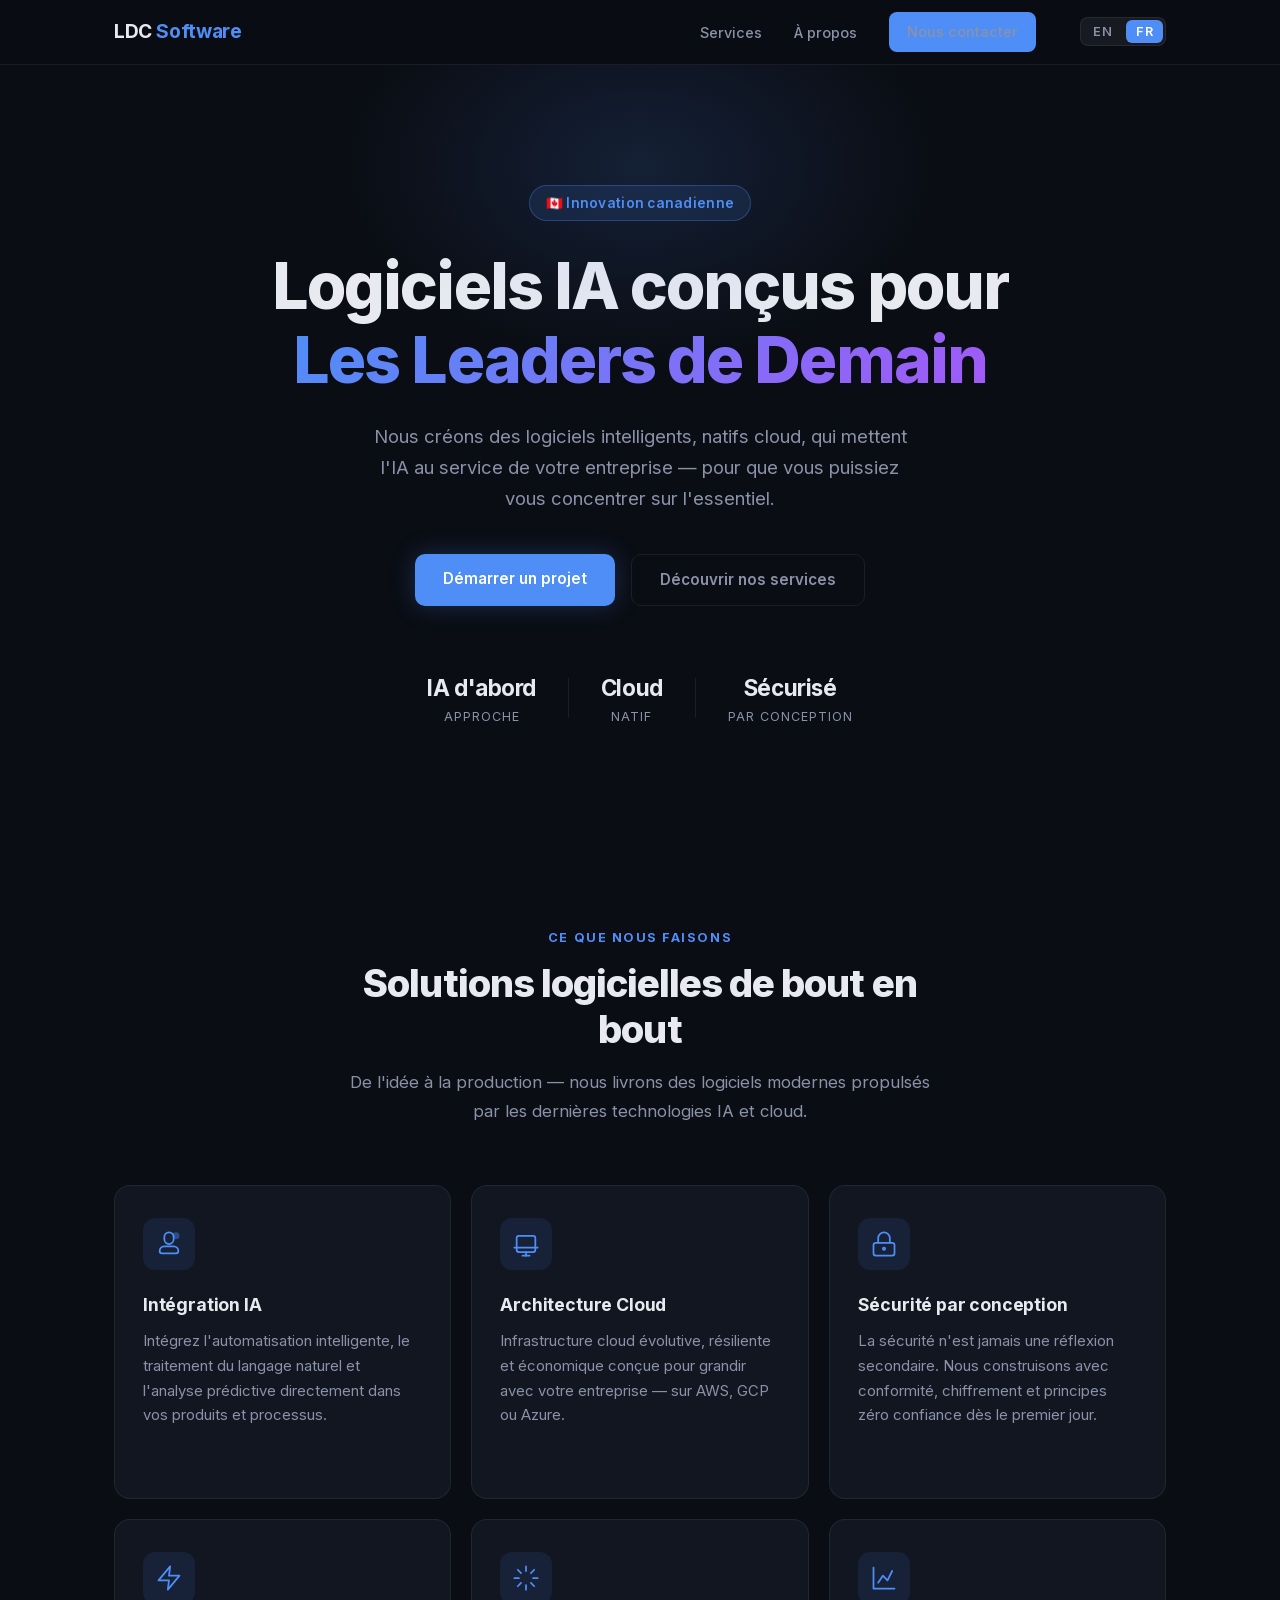
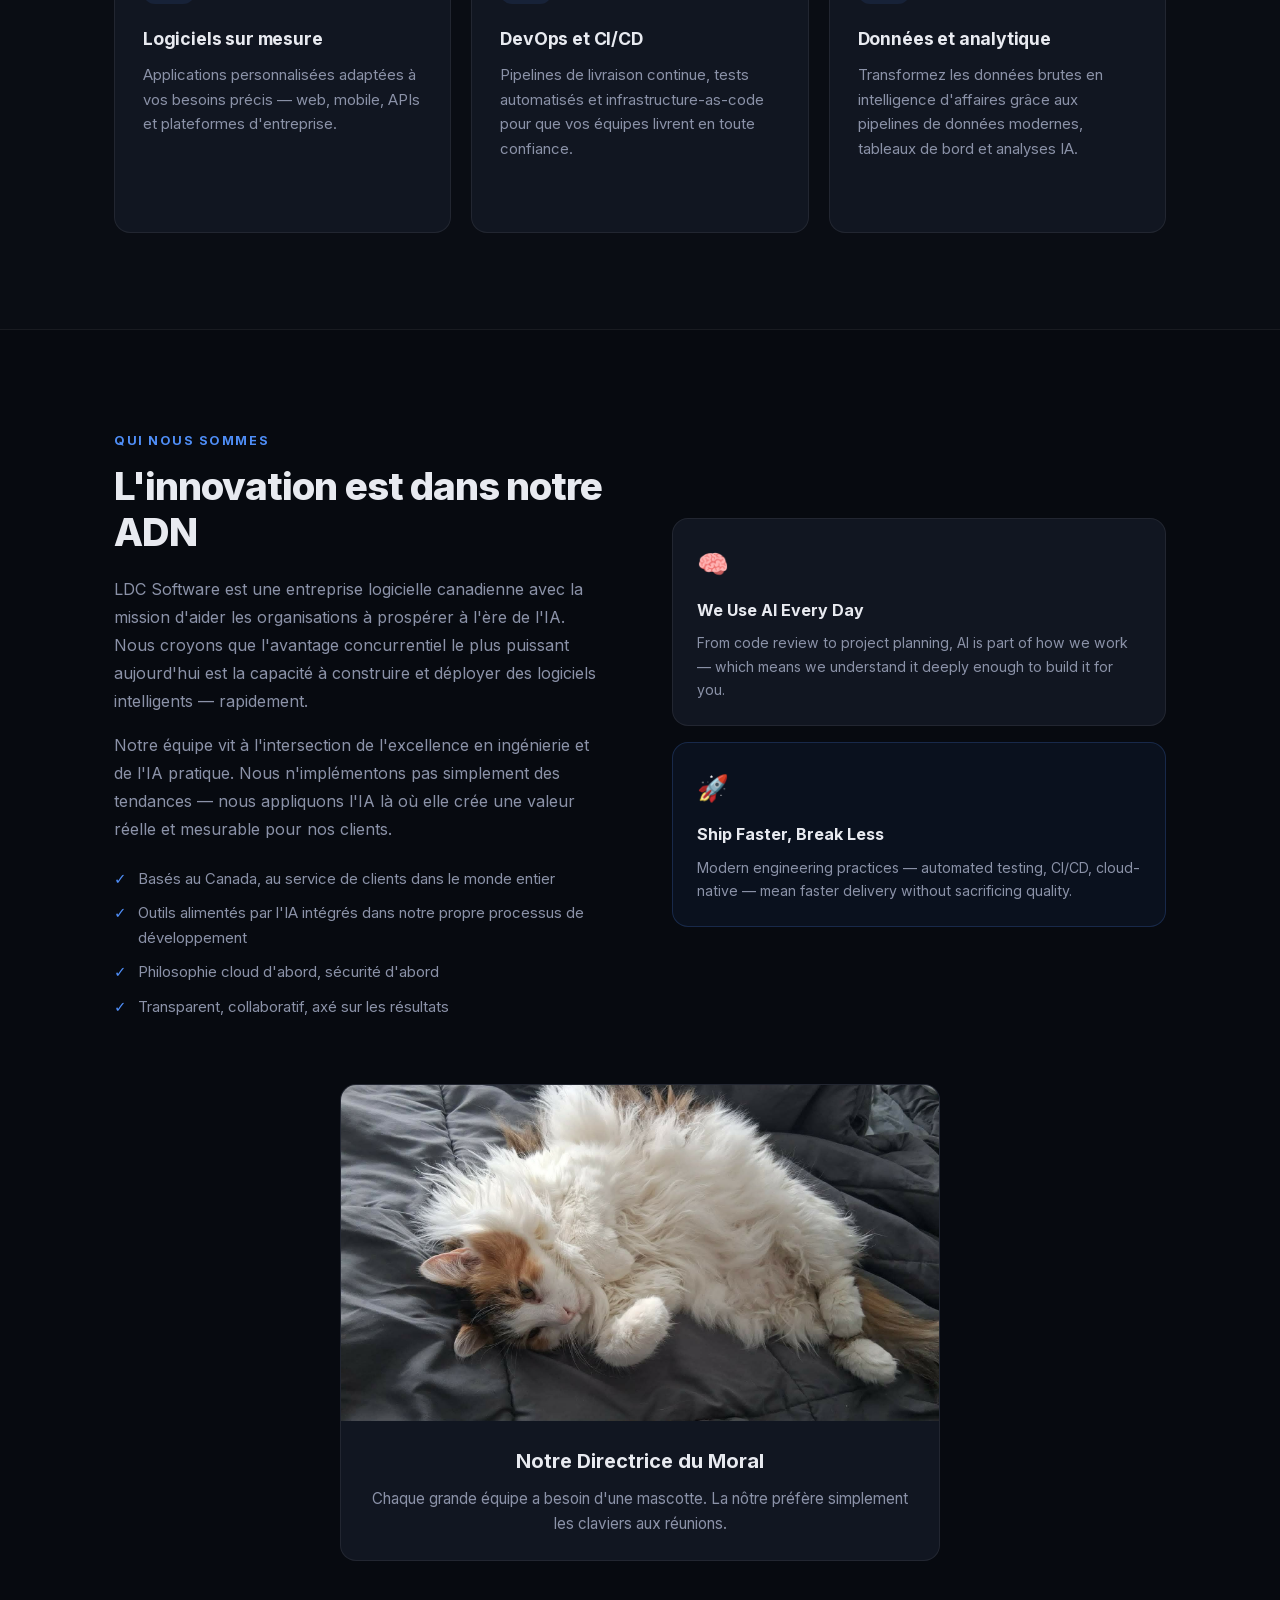
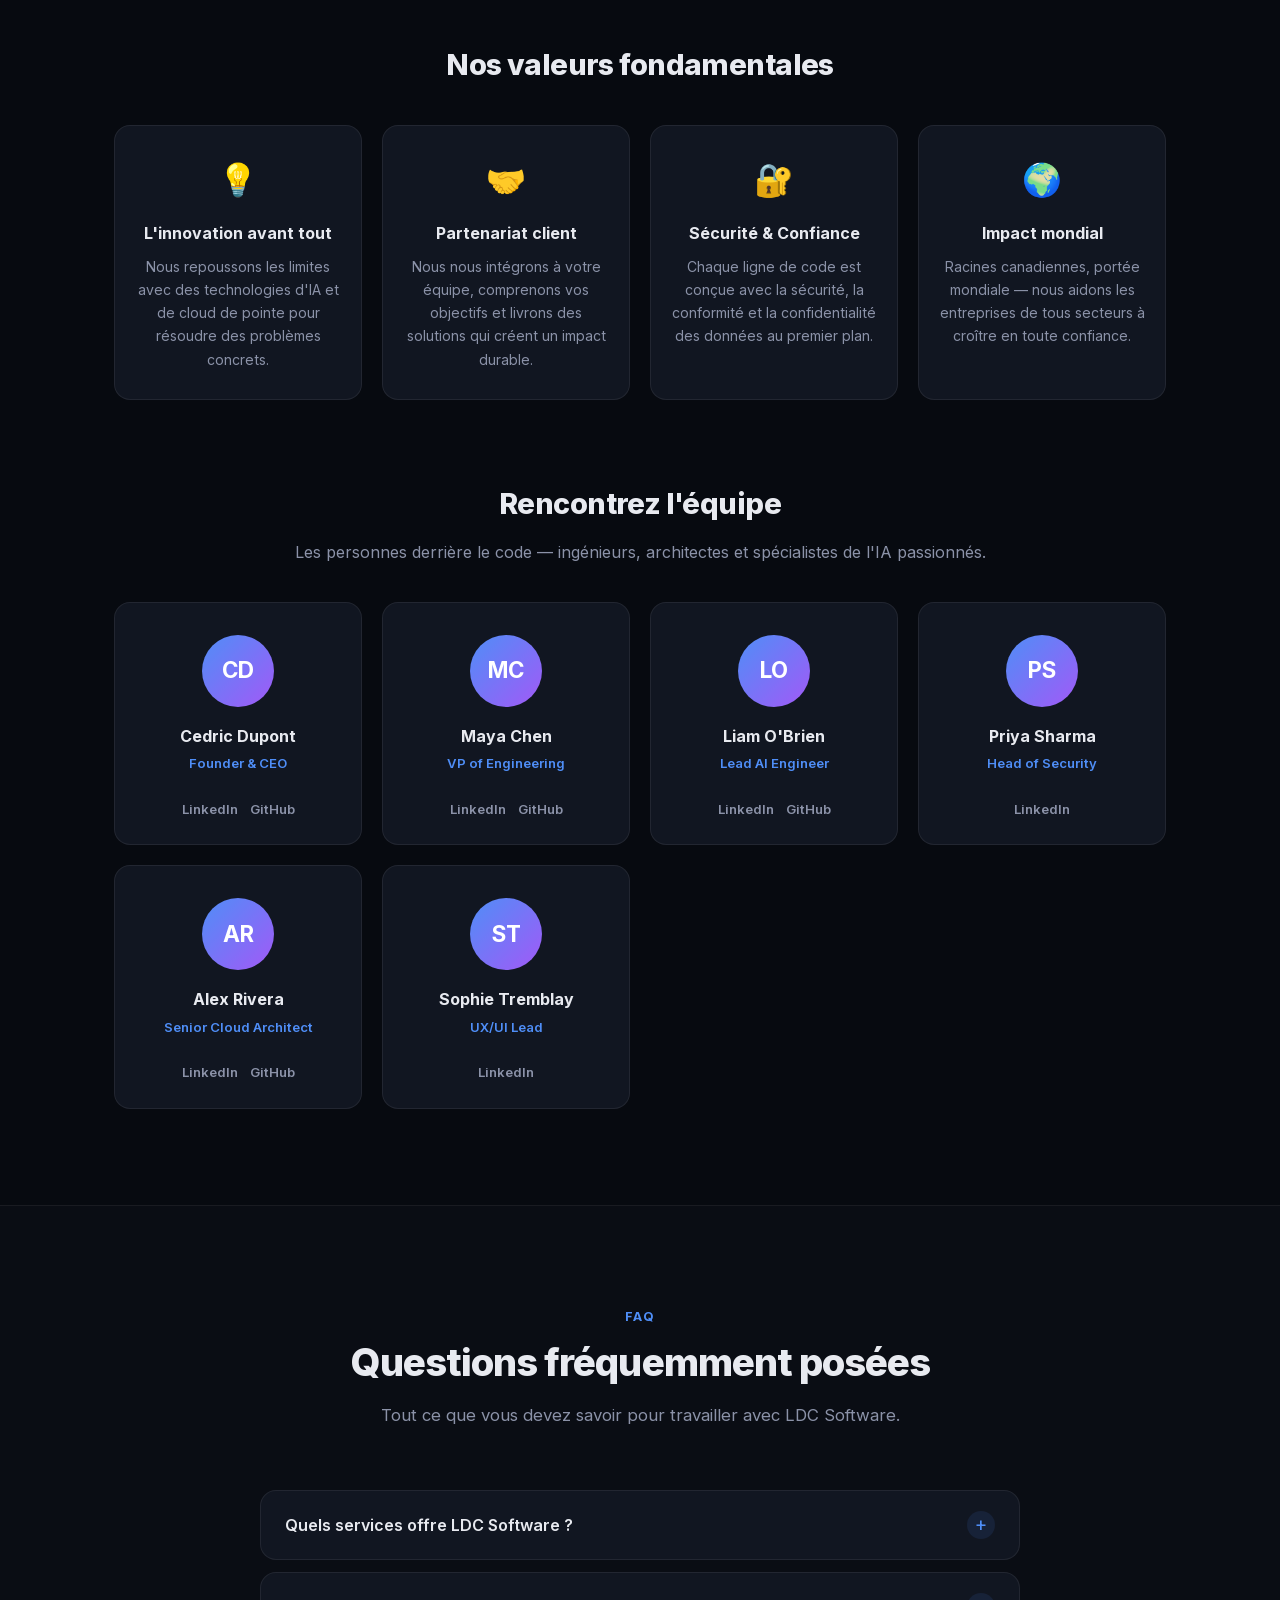
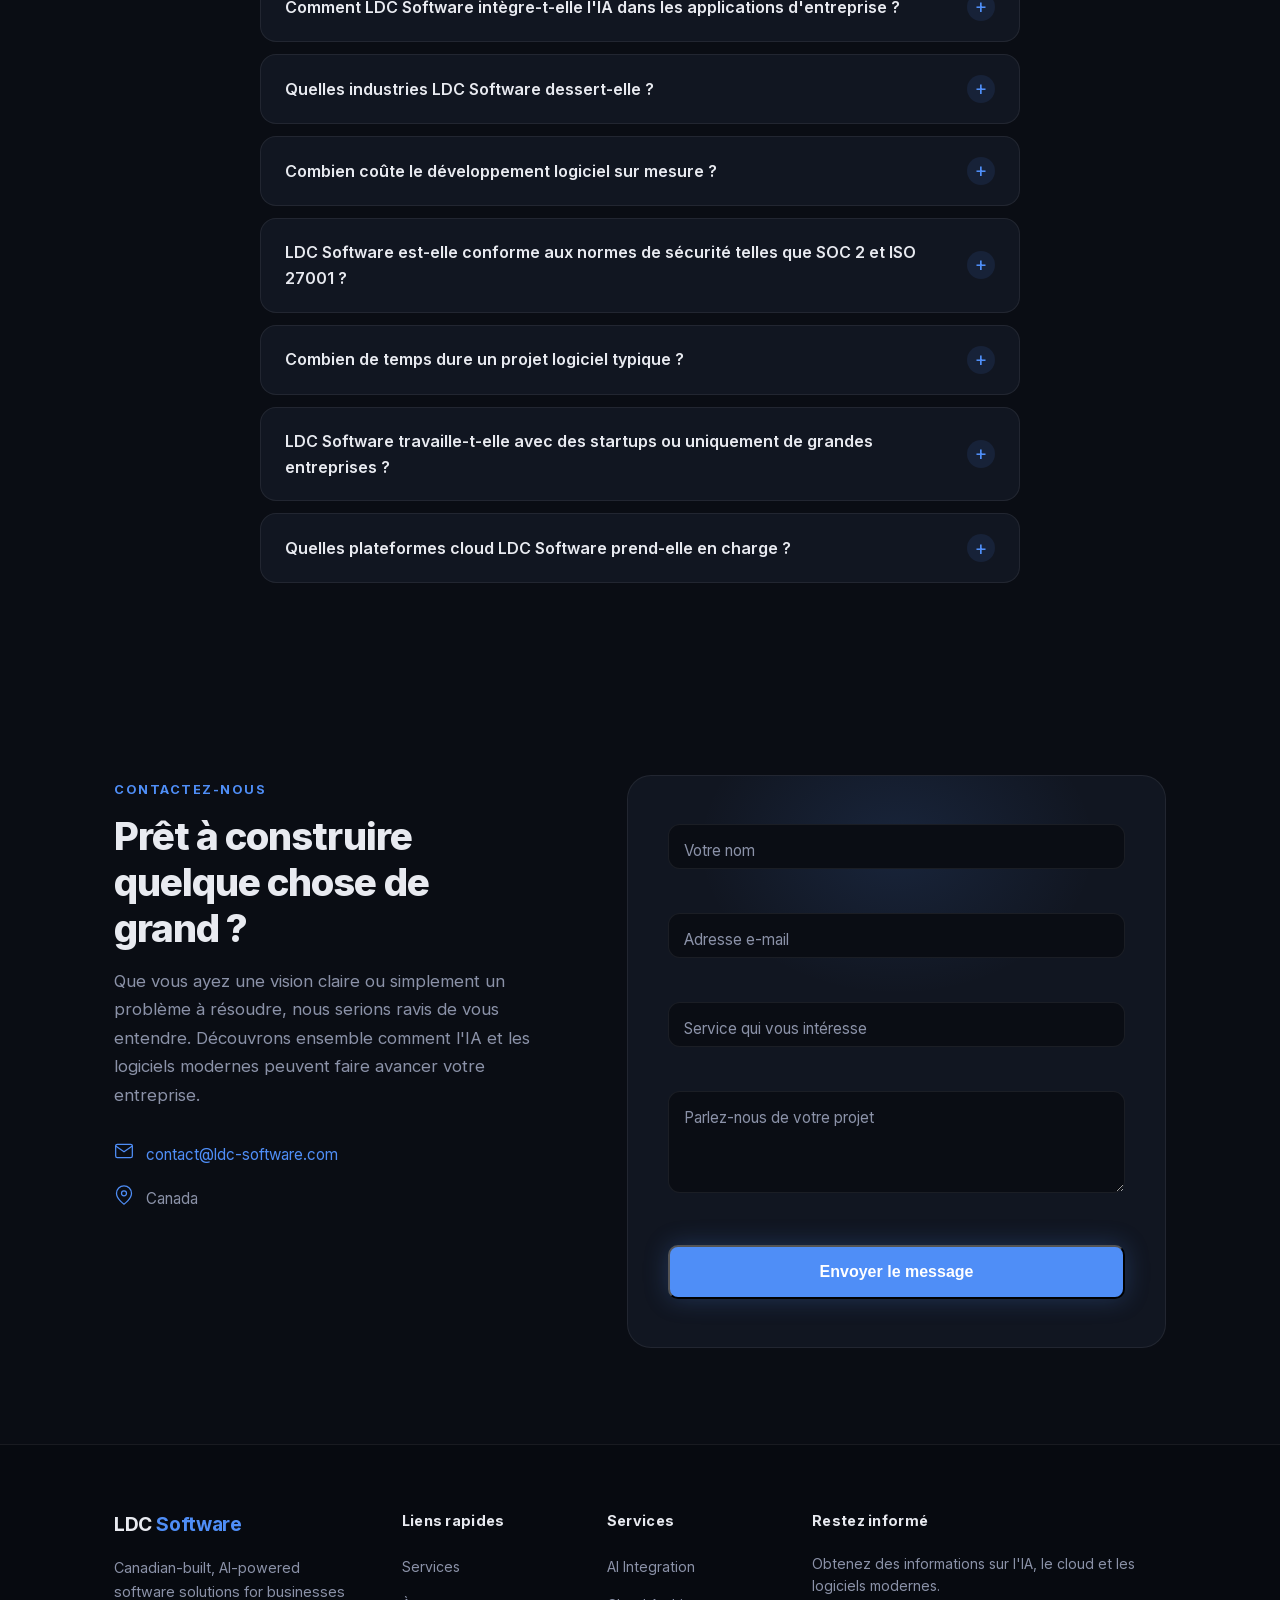
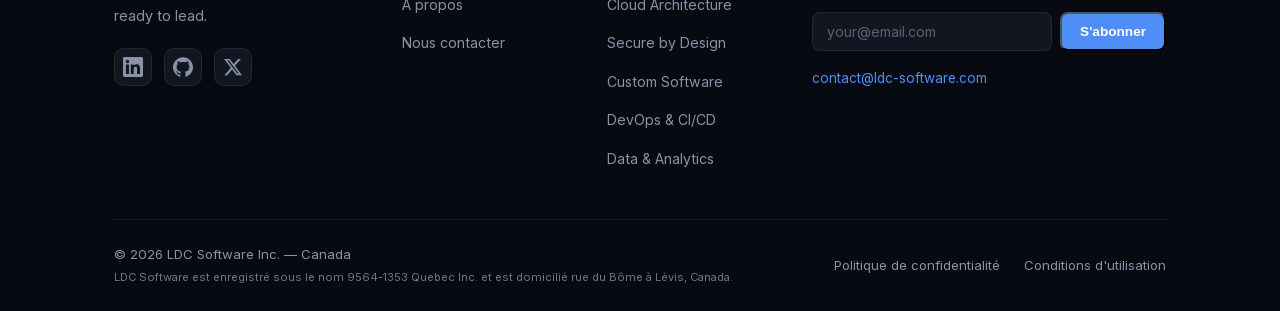
==== commit 3f0e9fda: "fix(i18n): translate missing sections to French (Values, Team, Footer)" ====
--- a/fr/index.html
+++ b/fr/index.html
@@ -507,35 +507,35 @@
 
       <!-- Company Values -->
       <div class="values-section" aria-label="Our values">
-        <h3 class="values-heading">Our Core Values</h3>
+        <h3 class="values-heading" data-i18n="values_heading">Nos valeurs fondamentales</h3>
         <div class="values-grid">
           <div class="value-card reveal-on-scroll">
             <div class="value-icon">💡</div>
-            <h4 class="value-title">Innovation First</h4>
-            <p class="value-desc">We push boundaries with cutting-edge AI and cloud technologies to solve real-world problems.</p>
+            <h4 class="value-title" data-i18n="value1_title">L'innovation avant tout</h4>
+            <p class="value-desc" data-i18n="value1_desc">Nous repoussons les limites avec des technologies d'IA et de cloud de pointe pour résoudre des problèmes concrets.</p>
           </div>
           <div class="value-card reveal-on-scroll">
             <div class="value-icon">🤝</div>
-            <h4 class="value-title">Client Partnership</h4>
-            <p class="value-desc">We embed with your team, understand your goals, and deliver solutions that create lasting impact.</p>
+            <h4 class="value-title" data-i18n="value2_title">Partenariat client</h4>
+            <p class="value-desc" data-i18n="value2_desc">Nous nous intégrons à votre équipe, comprenons vos objectifs et livrons des solutions qui créent un impact durable.</p>
           </div>
           <div class="value-card reveal-on-scroll">
             <div class="value-icon">🔐</div>
-            <h4 class="value-title">Security & Trust</h4>
-            <p class="value-desc">Every line of code is built with security, compliance, and data privacy at the forefront.</p>
+            <h4 class="value-title" data-i18n="value3_title">Sécurité & Confiance</h4>
+            <p class="value-desc" data-i18n="value3_desc">Chaque ligne de code est conçue avec la sécurité, la conformité et la confidentialité des données au premier plan.</p>
           </div>
           <div class="value-card reveal-on-scroll">
             <div class="value-icon">🌍</div>
-            <h4 class="value-title">Global Impact</h4>
-            <p class="value-desc">Canadian roots, global reach — we help businesses across industries scale with confidence.</p>
+            <h4 class="value-title" data-i18n="value4_title">Impact mondial</h4>
+            <p class="value-desc" data-i18n="value4_desc">Racines canadiennes, portée mondiale — nous aidons les entreprises de tous secteurs à croître en toute confiance.</p>
           </div>
         </div>
       </div>
 
       <!-- Team Grid -->
       <div class="team-section" aria-label="Our team">
-        <h3 class="team-heading">Meet the Team</h3>
-        <p class="team-subtitle">The people behind the code — passionate engineers, architects, and AI specialists.</p>
+        <h3 class="team-heading" data-i18n="team_heading">Rencontrez l'équipe</h3>
+        <p class="team-subtitle" data-i18n="team_subtitle">Les personnes derrière le code — ingénieurs, architectes et spécialistes de l'IA passionnés.</p>
         <div class="team-grid" id="team-grid">
           <!-- Rendered by JS from data -->
         </div>
@@ -734,17 +734,17 @@
 
         <!-- Quick Links -->
         <div class="footer-col">
-          <h4 class="footer-col-title">Quick Links</h4>
+          <h4 class="footer-col-title" data-i18n="footer_quick_links">Liens rapides</h4>
           <ul class="footer-links">
-            <li><a href="#services">Services</a></li>
-            <li><a href="#about">About Us</a></li>
-            <li><a href="#contact">Contact</a></li>
+            <li><a href="#services" data-i18n="nav_services">Services</a></li>
+            <li><a href="#about" data-i18n="nav_about">À propos</a></li>
+            <li><a href="#contact" data-i18n="nav_contact">Nous contacter</a></li>
           </ul>
         </div>
 
         <!-- Services -->
         <div class="footer-col">
-          <h4 class="footer-col-title">Services</h4>
+          <h4 class="footer-col-title" data-i18n="footer_services">Services</h4>
           <ul class="footer-links">
             <li><a href="/services/ai-integration/">AI Integration</a></li>
             <li><a href="/services/cloud-architecture/">Cloud Architecture</a></li>
@@ -757,12 +757,12 @@
 
         <!-- Contact & Newsletter -->
         <div class="footer-col">
-          <h4 class="footer-col-title">Stay Updated</h4>
-          <p class="footer-newsletter-desc">Get insights on AI, cloud, and modern software.</p>
+          <h4 class="footer-col-title" data-i18n="footer_stay_updated">Restez informé</h4>
+          <p class="footer-newsletter-desc" data-i18n="footer_newsletter_desc">Obtenez des informations sur l'IA, le cloud et les logiciels modernes.</p>
           <form class="footer-newsletter" aria-label="Newsletter signup">
             <label for="footer-email" class="sr-only">Email address</label>
             <input type="email" id="footer-email" class="footer-email-input" placeholder="your@email.com" required autocomplete="email" />
-            <button type="submit" class="btn btn-sm footer-subscribe-btn">Subscribe</button>
+            <button type="submit" class="btn btn-sm footer-subscribe-btn" data-i18n="footer_subscribe">S'abonner</button>
           </form>
           <p class="footer-contact-line">
             <a href="mailto:contact@ldc-software.com">contact@ldc-software.com</a>
@@ -774,8 +774,8 @@
       <div class="footer-bottom">
         <p class="footer-copy">&copy; 2026 LDC Software Inc. &mdash; Canada<br><span style="font-size: 0.85em; opacity: 0.8;">LDC Software est enregistré sous le nom 9564-1353 Quebec Inc. et est domicilié rue du Bôme à Lévis, Canada.</span></p>
         <div class="footer-legal">
-          <a href="#">Privacy Policy</a>
-          <a href="#">Terms of Service</a>
+          <a href="#" data-i18n="footer_privacy">Politique de confidentialité</a>
+          <a href="#" data-i18n="footer_terms">Conditions d'utilisation</a>
         </div>
       </div>
     </div>
